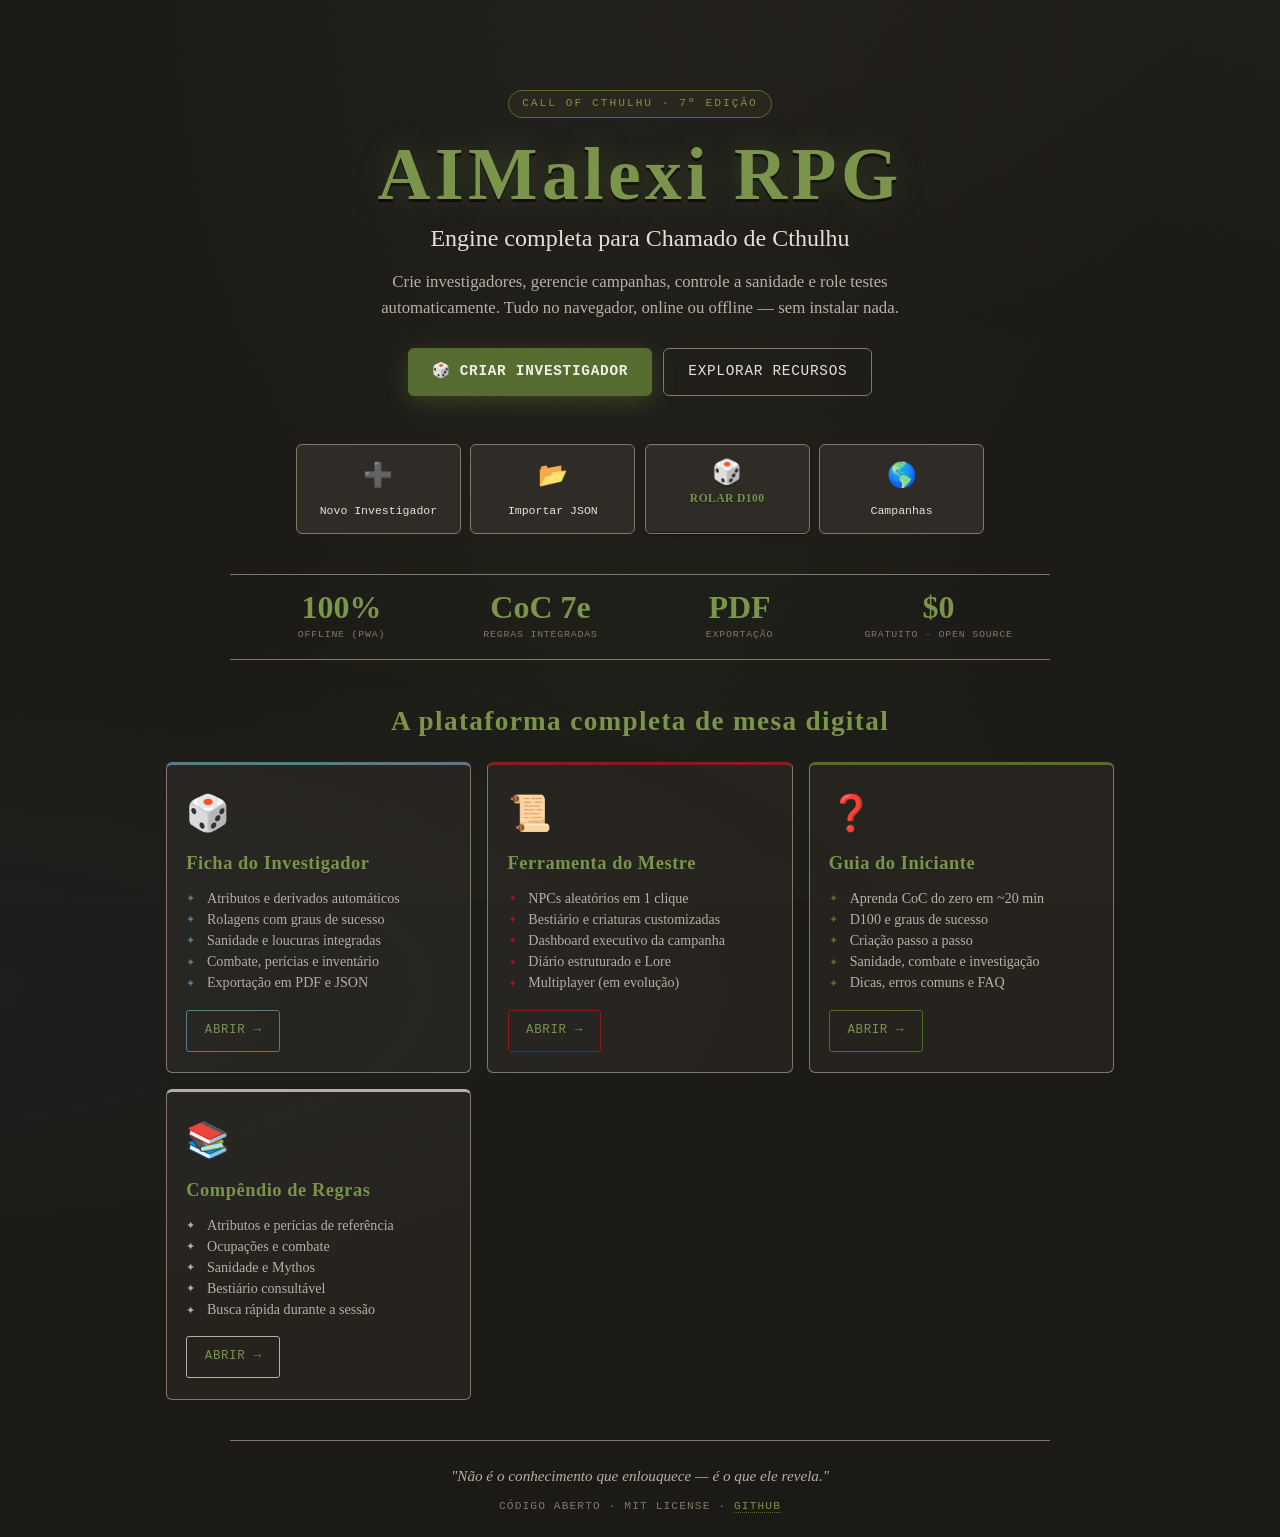
==== index.html @ 05c4b4bd "fix: CSP liberava só 'self' p/ estilos/fontes — Google Fonts nunca carregava style-src agora permite" ====
<!DOCTYPE html>
<html lang="pt-BR">
<head>
  <meta charset="UTF-8" />
  <meta name="viewport" content="width=device-width, initial-scale=1" />
  <meta http-equiv="Content-Security-Policy" content="default-src 'self'; script-src 'self' 'unsafe-inline' https://cdn.jsdelivr.net; style-src 'self' 'unsafe-inline' https://fonts.googleapis.com; font-src 'self' https://fonts.gstatic.com data:; connect-src 'self' https://*.supabase.co wss://*.supabase.co; img-src 'self' blob: data:; media-src 'self' blob:; object-src 'none'; frame-ancestors 'none';" />
  <title>AIMalexi RPG · Plataforma de Chamado de Cthulhu 7E</title>
  <meta name="description" content="Plataforma completa e gratuita para Chamado de Cthulhu 7ª Edição: crie investigadores, gerencie campanhas, controle sanidade e role testes automaticamente. PWA offline-first." />
  <link rel="stylesheet" href="css/theme.css" />
  <link rel="stylesheet" href="css/home.css" />
  <link rel="icon" href="data:image/svg+xml,%3Csvg xmlns='http://www.w3.org/2000/svg' viewBox='0 0 100 100'%3E%3Ctext y='.9em' font-size='90'%3E%F0%9F%90%99%3C/text%3E%3C/svg%3E" />
  <link rel="manifest" href="manifest.json" />
  <meta name="theme-color" content="#1a1510" />
  <meta name="color-scheme" content="dark" />
  <meta name="mobile-web-app-capable" content="yes" />
  <meta name="apple-mobile-web-app-capable" content="yes" />
  <meta name="apple-mobile-web-app-status-bar-style" content="black-translucent" />
</head>
<body>
<script>
  if ("serviceWorker" in navigator) {
    window.addEventListener("load", () => {
      navigator.serviceWorker.register("sw.js").catch((err) => {
        console.warn("[PWA] Service Worker não registrado:", err);
      });
    });
  }
</script>

<div class="home">
  <div class="home-bg" aria-hidden="true"></div>

  <!-- ═══ HERO ═══ -->
  <header class="hero">
    <span class="hero-badge">Call of Cthulhu · 7ª Edição</span>
    <h1 class="hero-title">AIMalexi RPG</h1>
    <p class="hero-sub">Engine completa para Chamado de Cthulhu</p>
    <p class="hero-lead">
      Crie investigadores, gerencie campanhas, controle a sanidade e role testes
      automaticamente. Tudo no navegador, online ou offline — sem instalar nada.
    </p>
    <div class="hero-cta">
      <a href="investigator.html" class="cta-primary">🎲 Criar Investigador</a>
      <a href="#recursos" class="cta-secondary">Explorar Recursos</a>
    </div>
  </header>

  <!-- ═══ QUICK ACTIONS ═══ -->
  <nav class="quick-actions" aria-label="Ações rápidas">
    <a href="investigator.html" class="qa"><span class="qa-icon" aria-hidden="true">➕</span>Novo Investigador</a>
    <a href="investigator.html" class="qa"><span class="qa-icon" aria-hidden="true">📂</span>Importar JSON</a>
    <button type="button" class="qa" id="qa-roll" title="Rolar 1d100"><span class="qa-icon" aria-hidden="true">🎲</span><span class="qa-roll-result" id="qa-roll-result">Rolar d100</span></button>
    <a href="keeper.html" class="qa"><span class="qa-icon" aria-hidden="true">🌎</span>Campanhas</a>
  </nav>

  <!-- ═══ STATS ═══ -->
  <section class="stats-strip" aria-label="Sobre a plataforma">
    <div class="stat"><div class="stat-num">100%</div><div class="stat-label">Offline (PWA)</div></div>
    <div class="stat"><div class="stat-num">CoC 7e</div><div class="stat-label">Regras Integradas</div></div>
    <div class="stat"><div class="stat-num">PDF</div><div class="stat-label">Exportação</div></div>
    <div class="stat"><div class="stat-num">$0</div><div class="stat-label">Gratuito · Open Source</div></div>
  </section>

  <!-- ═══ FEATURES ═══ -->
  <section class="features" id="recursos">
    <h2 class="features-title">A plataforma completa de mesa digital</h2>
    <div class="feature-grid">

      <article class="feature-card investigator">
        <div class="fc-icon" aria-hidden="true">🎲</div>
        <h3>Ficha do Investigador</h3>
        <ul>
          <li>Atributos e derivados automáticos</li>
          <li>Rolagens com graus de sucesso</li>
          <li>Sanidade e loucuras integradas</li>
          <li>Combate, perícias e inventário</li>
          <li>Exportação em PDF e JSON</li>
        </ul>
        <a href="investigator.html" class="fc-open">Abrir →</a>
      </article>

      <article class="feature-card keeper">
        <div class="fc-icon" aria-hidden="true">📜</div>
        <h3>Ferramenta do Mestre</h3>
        <ul>
          <li>NPCs aleatórios em 1 clique</li>
          <li>Bestiário e criaturas customizadas</li>
          <li>Dashboard executivo da campanha</li>
          <li>Diário estruturado e Lore</li>
          <li>Multiplayer (em evolução)</li>
        </ul>
        <a href="keeper.html" class="fc-open">Abrir →</a>
      </article>

      <article class="feature-card guide">
        <div class="fc-icon" aria-hidden="true">❓</div>
        <h3>Guia do Iniciante</h3>
        <ul>
          <li>Aprenda CoC do zero em ~20 min</li>
          <li>D100 e graus de sucesso</li>
          <li>Criação passo a passo</li>
          <li>Sanidade, combate e investigação</li>
          <li>Dicas, erros comuns e FAQ</li>
        </ul>
        <a href="guia-iniciante.html" class="fc-open">Abrir →</a>
      </article>

      <article class="feature-card compendium">
        <div class="fc-icon" aria-hidden="true">📚</div>
        <h3>Compêndio de Regras</h3>
        <ul>
          <li>Atributos e perícias de referência</li>
          <li>Ocupações e combate</li>
          <li>Sanidade e Mythos</li>
          <li>Bestiário consultável</li>
          <li>Busca rápida durante a sessão</li>
        </ul>
        <a href="compendium.html" class="fc-open">Abrir →</a>
      </article>

    </div>
  </section>

  <!-- ═══ FOOTER ═══ -->
  <footer class="home-footer">
    <p class="quote">"Não é o conhecimento que enlouquece — é o que ele revela."</p>
    <p class="meta">
      Código aberto · MIT License ·
      <a href="https://github.com/M4alexii/AIMalexi_RPG_Ficha" target="_blank" rel="noopener">GitHub</a>
    </p>
  </footer>

</div>

<script src="js/engine/dice.js"></script>
<script>
  // Quick action: rolar 1d100 inline (delight + sinal de "ferramenta real")
  (function () {
    var btn = document.getElementById('qa-roll');
    var out = document.getElementById('qa-roll-result');
    if (!btn || !out) return;
    btn.addEventListener('click', function () {
      var r = (window.CoC && window.CoC.dice) ? window.CoC.dice.rollD100(null).value
            : (Math.floor(Math.random() * 100) + 1);
      out.textContent = '🎲 ' + r;
      btn.style.transform = 'scale(1.05)';
      setTimeout(function () { btn.style.transform = ''; }, 150);
    });
  })();
</script>
</body>
</html>
---- css/theme.css ----
/* ═══════════════════════════════════════════════════════════════════════════
   AIMalexi RPG · Ficha de Chamado de Cthulhu 7E
   theme.css — variáveis, tipografia, reset e componentes compartilhados
   ═══════════════════════════════════════════════════════════════════════════ */

@import url('https://fonts.googleapis.com/css2?family=IM+Fell+English+SC:wght@400&family=Cormorant+Garamond:wght@400;500;600;700&family=Crimson+Pro:ital,wght@0,400;0,600;1,400&family=Courier+Prime:wght@400;700&family=Special+Elite:wght@400&family=Caveat:wght@400;600&family=JetBrains+Mono:wght@400;700&family=Inter:wght@400;600&family=Atkinson+Hyperlegible:wght@400;700&family=Libre+Baskerville:wght@400;700&family=Cinzel:wght@400;600&display=swap');

:root {
  color-scheme: dark;

  /* === Cores base (Estrutura AIMalexi — arquivo antigo de investigador) ===
     Neutros quentes dessaturados p/ leitura em sessões de 4-6h; o dourado
     clássico anterior vive no tema "classico". */
  --bg-deep:        #1B1A17;
  --bg-mid:         #211F1B;
  --bg-card:        #26231F;
  --bg-card-hi:     #2E2A25;
  --bg-overlay:     rgba(27, 26, 23, 0.92);

  --ink:            #E6E0D5;
  --ink-dim:        #B7B0A4;
  --ink-faded:      #807767;   /* texto terciário (≥3:1 sobre cards); bordas puras da spec em --line */
  --line:           #3D3831;   /* bordas da spec */

  /* === Parchment world (documento de jogo) ===
     Aliased ao tema: em temas escuros o "papel" é o card escuro (modelo
     clássico da ficha); o bege real só existe no tema claro "arquivo".
     Assim a sidebar/dossiês seguem o tema escolhido — inclusive o custom. */
  --parchment:      var(--bg-card-hi);
  --parchment-dim:  var(--ink-faded);
  --ink-doc:        var(--ink);
  --ink-doc-faded:  var(--ink-dim);

  /* === Acentos === */
  --brass:          #556B2F;   /* ação (verde-oliva) */
  --brass-bright:   #7A934B;
  --brass-glow:     rgba(85, 107, 47, 0.45);
  --on-accent:      #F2EFE7;   /* texto sobre a cor de ação (oliva pede claro) */
  --candle:         #C69C4D;   /* alerta (dourado dessaturado) */
  --candle-bright:  #D8B36A;
  --burgundy:       #4a1c1c;
  --burgundy-hi:    #6b2a2a;
  --blood:          #8b1a1a;
  --blood-deep:     #5E1310;
  --blood-glow:     rgba(139, 26, 26, 0.6);
  --eldritch:       #4E7A5C;
  --eldritch-glow:  #86AE8F;
  --mist:           #5a7a8a;
  --mist-glow:      rgba(90, 122, 138, 0.5);
  --spectral:       #6E8585;

  /* === Resultado de testes === */
  --crit:           #C69C4D;
  --extreme:        #c87a4f;
  --hard:           #B7B0A4;
  --regular:        #7a8590;
  --fail:           #8A3B3B;
  --fumble:         #3a0a0a;

  /* === Validação === */
  --ok:             #4F7A4F;
  --warn:           #C69C4D;
  --err:            #8A3B3B;

  /* === Sanidade (cor base da barra) === */
  --san-tone:       #6A8F6A;

  /* === Tipografia (spec 1920s archive) === */
  --font-display:   'IM Fell English SC', 'Times New Roman', serif;    /* títulos occult-only */
  --font-serif:     'Cormorant Garamond', Georgia, serif;              /* headings H2–H4 */
  --font-body:      'Crimson Pro', Georgia, serif;                     /* corpo principal */
  --font-mono:      'Courier Prime', monospace;                        /* stats, data, inputs */
  --font-typewriter: 'Special Elite', 'Courier New', monospace;        /* stamps, labels */
  --font-marginalia: 'Caveat', 'Comic Sans', cursive;                  /* anotações, notas */

  /* === Escala tipográfica === */
  --text-xs:   0.72rem;   /* ~11.5px — mínimo legível (frações, tags) */
  --text-sm:   0.78rem;   /* ~12.5px — labels secundários */
  --text-base: 1rem;      /* 16px    — corpo de texto */
  --text-md:   1.1rem;    /* ~17.6px — destaque */
  --text-lg:   1.25rem;   /* 20px    — subtítulos */
  --text-xl:   1.5rem;    /* 24px    — títulos de seção */

  /* === Layout === */
  --radius:         3px;
  --radius-lg:      6px;
  --gap:            1rem;
  --gap-lg:         1.5rem;

  /* === Cor de acento ativa (atualizada via JS) === */
  --accent:         var(--brass);
  --accent-glow:    var(--brass-glow);

  /* === Tinta de destaque (números/títulos sobre cards) — temas claros invertem === */
  --title-ink:      var(--candle-bright);   /* títulos de seção */
  --num-ink:        #f5ecd8;                /* números neutros (PV/PM/SAN) */
  --num-accent:     var(--candle-bright);   /* números dourados (atributos) */

  /* === Gradiente de fundo do body (override por tema) === */
  --body-grad-top:    rgba(61, 56, 49, 0.20);
  --body-grad-bottom: rgba(85, 107, 47, 0.06);
}

/* ═══════════════════════════════════════════════════════════════════════════
   PARCHMENT WORLD — Two-world strategy
   ───────────────────────────────────────────────────────────────────────────
   Dark archive room (--abyss/--charcoal): Keeper view, system UI, settings.
   Paper documents (--parchment): Investigator sheet, character data, dossiers.
   The separation IS the information hierarchy (who-sees-what in multiplayer).

   Usage:
   .investigator-section { background: var(--parchment); color: var(--ink-doc); }
   .keeper-panel { background: var(--charcoal); color: var(--ink); }
   ═══════════════════════════════════════════════════════════════════════════ */

:root {
  --charcoal:       #171310;  /* keeper behind-screen world */
}

/* ═══════════════════════════════════════════════════════════════════════════
   RESET + BASE
   ═══════════════════════════════════════════════════════════════════════════ */

* { margin: 0; padding: 0; box-sizing: border-box; }

html, body {
  background: var(--bg-deep);
  color: var(--ink);
  font-family: var(--font-body);
  font-size: 16px;
  line-height: 1.6;                 /* §21 — respiro maior p/ leitura prolongada */
  -webkit-font-smoothing: antialiased;
  -moz-osx-font-smoothing: grayscale;
  text-rendering: optimizeLegibility;
  min-height: 100vh;
}

body {
  background:
    radial-gradient(ellipse at top, var(--body-grad-top) 0%, transparent 60%),
    radial-gradient(ellipse at bottom, var(--body-grad-bottom) 0%, transparent 50%),
    var(--bg-deep);
  background-attachment: fixed;
  position: relative;
  overflow-x: hidden;
}

/* Overlay de papel envelhecido (noise) */
body::before {
  content: '';
  position: fixed;
  inset: 0;
  background-image: url("data:image/svg+xml;utf8,<svg xmlns='http://www.w3.org/2000/svg' width='200' height='200'><filter id='n'><feTurbulence type='fractalNoise' baseFrequency='0.85' numOctaves='3' stitchTiles='stitch'/><feColorMatrix values='0 0 0 0 0.72 0 0 0 0 0.58 0 0 0 0 0.42 0 0 0 0.08 0'/></filter><rect width='100%25' height='100%25' filter='url(%23n)'/></svg>");
  pointer-events: none;
  z-index: 1;
  mix-blend-mode: overlay;
  opacity: 0.4;
}

body::after {
  content: '';
  position: fixed;
  inset: -50%;
  background:
    radial-gradient(ellipse 60% 30% at 20% 80%, rgba(90, 122, 138, 0.06) 0%, transparent 70%),
    radial-gradient(ellipse 50% 40% at 80% 20%, rgba(184, 146, 79, 0.04) 0%, transparent 70%);
  pointer-events: none;
  z-index: 0;
  animation: mist-drift 30s ease-in-out infinite;
}

@keyframes mist-drift {
  0%, 100% { transform: translate(0, 0) rotate(0deg); }
  33%      { transform: translate(2%, -1%) rotate(0.3deg); }
  66%      { transform: translate(-1%, 2%) rotate(-0.2deg); }
}

/* ═══════════════════════════════════════════════════════════════════════════
   CONTAINER + HEADER GENÉRICOS
   ═══════════════════════════════════════════════════════════════════════════ */

.app {
  max-width: 1400px;
  margin: 0 auto;
  padding: 1.5rem 1.25rem 4rem;
  position: relative;
  z-index: 2;
}

.app-header {
  text-align: center;
  margin-bottom: 1.5rem;
  border-bottom: 1px solid var(--brass);
  padding-bottom: 1rem;
  position: relative;
}

.app-title {
  font-family: var(--font-serif);
  font-weight: 600;
  font-size: clamp(1.5rem, 3vw, 2.5rem);
  letter-spacing: 0.08em;
  color: var(--brass-bright);
  text-shadow: 0 0 18px var(--brass-glow), 0 2px 0 rgba(0,0,0,0.8);
}
/* §22 — título principal é link para a Home (herda o estilo do h1) */
.app-title-link {
  color: inherit;
  text-decoration: none;
  transition: color 0.15s, text-shadow 0.15s;
}
.app-title-link:hover,
.app-title-link:focus-visible {
  color: var(--brass-bright);
  text-shadow: 0 0 26px var(--brass-glow), 0 2px 0 rgba(0,0,0,0.8);
}

.app-subtitle {
  font-family: var(--font-body);
  font-style: italic;
  font-size: 0.95rem;
  color: var(--ink-dim);
  margin-top: 0.25rem;
}

/* ═══════════════════════════════════════════════════════════════════════════
   CENTRAL DE CONFIGURAÇÕES (#23)
   ═══════════════════════════════════════════════════════════════════════════ */

.settings-form { display: flex; flex-direction: column; gap: 0.75rem; min-width: min(90vw, 360px); }
.settings-row { display: flex; flex-direction: column; gap: 0.3rem; }
.settings-row.toggle { flex-direction: row; align-items: center; }
.settings-row > label {
  font-family: var(--font-mono);
  font-size: 0.72rem;
  text-transform: uppercase;
  letter-spacing: 0.05em;
  color: var(--accent, var(--brass));
}
.settings-row.toggle > label {
  text-transform: none;
  letter-spacing: 0;
  font-size: 0.9rem;
  color: var(--ink);
  display: flex;
  align-items: center;
  gap: 0.4rem;
}
.settings-row select,
.settings-row input[type="range"] { width: 100%; }
.settings-row input[type="color"] {
  width: 48px; height: 32px; padding: 0; border: 1px solid var(--ink-faded);
  border-radius: var(--radius); background: none; cursor: pointer; vertical-align: middle;
}
/* Controles lado a lado na mesma linha (ex.: cor de destaque + ✕) */
.settings-inline { display: flex; align-items: center; gap: 0.5rem; }
.settings-row > button { align-self: flex-start; }
/* Separador de seção dentro do modal de configurações */
.settings-section-title {
  font-family: var(--font-serif);
  font-size: 1.05rem;
  color: var(--title-ink, var(--brass-bright));
  border-bottom: 1px solid var(--line);
  padding-bottom: 0.25rem;
  margin-top: 0.5rem;
}

/* Densidade compacta — reduz paddings/gaps globais */
body.density-normal  { --gap-lg: 1.1rem; }
body.density-normal .section { padding: 0.9rem 1rem; }
body.density-compact { --gap-lg: 0.75rem; }
body.density-compact .section { padding: 0.6rem 0.75rem; }
body.density-compact .derived-card,
body.density-compact .skill-row,
body.density-compact .weapon-card { padding-top: 0.25rem; padding-bottom: 0.25rem; }

/* Alto contraste — reforça texto e bordas (acessibilidade) */
body.high-contrast {
  --ink:       #ffffff;
  --ink-dim:   #e8e8e8;
  --ink-faded: #b8b8b8;
}
body.high-contrast .section,
body.high-contrast .derived-card,
body.high-contrast .skill-row,
body.high-contrast .weapon-card,
body.high-contrast .chat-msg { border-color: var(--ink-faded) !important; }

/* Estado vazio do chat — evita o vazião quando não há mensagens (ambas as páginas) */
.chat-empty {
  display: flex;
  flex-direction: column;
  align-items: center;
  justify-content: center;
  gap: 0.5rem;
  text-align: center;
  height: 100%;
  min-height: 8rem;
  padding: 1.5rem;
  color: var(--ink-faded);
}
.chat-empty .chat-empty-ico { font-size: 2.2rem; opacity: 0.35; }
.chat-empty p { margin: 0; font-size: 0.88rem; line-height: 1.55; max-width: 28rem; }
.chat-empty b { color: var(--ink-dim); }

/* Reduzir animações — acessibilidade / preferência do usuário */
body.reduce-motion *,
body.reduce-motion *::before,
body.reduce-motion *::after {
  animation-duration: 0.001ms !important;
  animation-iteration-count: 1 !important;
  transition-duration: 0.001ms !important;
  scroll-behavior: auto !important;
}
/* Respeita também a preferência do SO */
@media (prefers-reduced-motion: reduce) {
  *, *::before, *::after {
    animation-duration: 0.001ms !important;
    transition-duration: 0.001ms !important;
  }
}

/* Desativar efeitos de rolagem (toasts/flash) sem afetar o resto da UI */
body.no-roll-fx .roll-toast { animation: none !important; }
body.no-roll-fx .derived-card.flash-loss,
body.no-roll-fx .derived-card.flash-gain { animation: none !important; }

h1, h2, h3, h4 {
  font-family: var(--font-serif);
  font-weight: 600;
  letter-spacing: 0.04em;
  color: var(--ink);
}

a {
  color: var(--brass-bright);
  text-decoration: none;
  border-bottom: 1px dotted var(--brass);
  transition: color 0.2s, border-color 0.2s;
}
a:hover {
  color: var(--ink);
  border-bottom-color: var(--ink);
}

/* ═══════════════════════════════════════════════════════════════════════════
   BOTÕES
   ═══════════════════════════════════════════════════════════════════════════ */

button, .btn {
  font-family: var(--font-mono);
  font-size: 0.85rem;
  letter-spacing: 0.04em;
  background: var(--bg-card);
  color: var(--ink);
  border: 1px solid var(--ink-faded);
  border-radius: var(--radius);
  padding: 0.5rem 0.9rem;
  cursor: pointer;
  transition: all 0.2s;
  text-transform: uppercase;
}

button:hover, .btn:hover {
  background: var(--bg-card-hi);
  border-color: var(--brass);
  color: var(--brass-bright);
}

button:active, .btn:active {
  transform: translateY(1px);
}

button:disabled, .btn:disabled {
  opacity: 0.4;
  cursor: not-allowed;
}

.btn-primary {
  background: linear-gradient(180deg, var(--brass-bright) 0%, var(--brass) 100%);
  border-color: var(--brass-bright);
  color: var(--on-accent, var(--bg-deep));
  font-weight: 700;
  box-shadow: 0 2px 12px var(--brass-glow);
}
.btn-primary:hover {
  background: linear-gradient(180deg, var(--brass-bright) 0%, var(--brass-bright) 100%);
  color: var(--on-accent, var(--bg-deep));
}

.btn-danger {
  border-color: var(--blood);
  color: var(--ink);
}
.btn-danger:hover {
  background: var(--burgundy);
  border-color: var(--blood);
  color: var(--ink);
}

.btn-ghost {
  background: transparent;
  border-color: transparent;
}
.btn-ghost:hover {
  background: var(--bg-card);
  border-color: var(--ink-faded);
}

.btn-icon {
  padding: 0.3rem 0.5rem;
  font-size: 1rem;
}

/* Botão de Export JSON com destaque permanente */
.btn-export {
  background: linear-gradient(180deg, var(--brass-bright) 0%, var(--brass) 100%);
  border-color: var(--brass-bright);
  color: var(--on-accent, var(--bg-deep));
  font-weight: 700;
  position: relative;
}
.btn-export::before {
  content: '';
  position: absolute;
  inset: -2px;
  border-radius: var(--radius);
  background: var(--brass-glow);
  filter: blur(8px);
  z-index: -1;
  opacity: 0.7;
}

/* ═══════════════════════════════════════════════════════════════════════════
   CARDS, SEÇÕES, BADGES
   ═══════════════════════════════════════════════════════════════════════════ */

.section {
  background: var(--bg-card);
  border: 1px solid var(--ink-faded);
  border-radius: var(--radius-lg);
  padding: 1.25rem;
  margin-bottom: 1.25rem;
}

.section-title {
  font-family: var(--font-serif);
  font-size: 1.25rem;
  font-weight: 600;
  letter-spacing: 0.06em;
  color: var(--brass-bright);
  border-bottom: 1px solid var(--ink-faded);
  padding-bottom: 0.5rem;
  margin-bottom: 1rem;
  display: flex;
  justify-content: space-between;
  align-items: baseline;
}

.section-title .meta {
  font-family: var(--font-mono);
  font-size: 0.75rem;
  color: var(--ink-faded);
  font-weight: 400;
  letter-spacing: 0.05em;
  text-transform: uppercase;
}

.card {
  background: var(--bg-card-hi);
  border: 1px solid var(--ink-faded);
  border-radius: var(--radius);
  padding: 0.75rem;
}

.badge {
  display: inline-block;
  font-family: var(--font-mono);
  font-size: 0.7rem;
  color: var(--brass-bright);
  letter-spacing: 0.1em;
  text-transform: uppercase;
  padding: 0.15rem 0.5rem;
  border: 1px solid var(--brass);
  border-radius: var(--radius);
}
.badge.ok    { color: var(--ok);   border-color: var(--ok);   }
.badge.warn  { color: var(--warn); border-color: var(--warn); }
.badge.err   { color: var(--err);  border-color: var(--err); background: rgba(139, 26, 26, 0.12); }

.tagline {
  font-style: italic;
  color: var(--ink-dim);
  font-size: 0.95rem;
}

/* ═══════════════════════════════════════════════════════════════════════════
   FORMS
   ═══════════════════════════════════════════════════════════════════════════ */

input, select, textarea {
  font-family: var(--font-body);
  font-size: 1rem;
  background: var(--bg-deep);
  color: var(--ink);
  border: 1px solid var(--ink-faded);
  border-radius: var(--radius);
  padding: 0.5rem 0.75rem;
  width: 100%;
}

input:focus, select:focus, textarea:focus {
  outline: none;
  border-color: var(--brass);
  box-shadow: 0 0 0 2px var(--brass-glow);
}

input[type="number"] {
  font-family: var(--font-mono);
  text-align: center;
}

/* Checkbox/radio: o reset global de input (width:100% + padding) os deformava,
   desalinhando a caixinha do texto do label. */
input[type="checkbox"],
input[type="radio"] {
  width: 1rem;
  height: 1rem;
  padding: 0;
  margin: 0;
  flex: 0 0 auto;
  accent-color: var(--accent, var(--brass));
  vertical-align: middle;
  cursor: pointer;
}

label {
  font-family: var(--font-mono);
  font-size: 0.75rem;
  color: var(--ink-dim);
  text-transform: uppercase;
  letter-spacing: 0.06em;
  display: block;
  margin-bottom: 0.3rem;
}

/* ═══════════════════════════════════════════════════════════════════════════
   ROLL LOG (compartilhado: investigator + keeper)
   ═══════════════════════════════════════════════════════════════════════════ */

.roll-log {
  background: var(--bg-card);
  border: 1px solid var(--ink-faded);
  border-radius: var(--radius);
  max-height: 70vh;
  overflow-y: auto;
  padding: 0.75rem;
}

.roll-log-header {
  display: flex;
  justify-content: space-between;
  align-items: center;
  margin-bottom: 0.5rem;
  border-bottom: 1px dashed var(--ink-faded);
  padding-bottom: 0.4rem;
}

/* Roll entry with stamp animation on new rolls */
.roll-entry {
  padding: 0.5rem 0.6rem;
  margin-bottom: 0.4rem;
  background: var(--bg-card-hi);
  border-left: 3px solid var(--ink-faded);
  border-radius: var(--radius);
  font-size: 0.85rem;
  animation: roll-stamp-slam 150ms cubic-bezier(0.68, -0.55, 0.265, 1.55) forwards;
}

@keyframes roll-stamp-slam {
  0% { transform: scale(0.85) rotate(-3deg); opacity: 0; }
  100% { transform: scale(1) rotate(0deg); opacity: 1; }
}
/* Semantic stamp colors — each level labeled clearly */
.roll-entry.crit {
  border-left-color: var(--candle-bright);
  background: linear-gradient(90deg, rgba(227, 182, 90, 0.12), var(--bg-card-hi));
}
.roll-entry.crit .level {
  color: var(--bg-deep);
  background: var(--candle-bright);
  border-color: var(--candle-bright);
}

.roll-entry.extreme {
  border-left-color: var(--eldritch);
  background: linear-gradient(90deg, rgba(78, 122, 92, 0.12), var(--bg-card-hi));
}
.roll-entry.extreme .level {
  color: var(--ink);
  background: transparent;
  border-color: var(--eldritch);
  color: var(--eldritch);
}

.roll-entry.hard {
  border-left-color: var(--hard);
}
.roll-entry.hard .level {
  color: var(--ink);
  background: transparent;
  border-color: var(--hard);
  color: var(--hard);
}

.roll-entry.regular {
  border-left-color: var(--regular);
}
.roll-entry.regular .level {
  color: var(--ink);
  background: transparent;
  border-color: var(--regular);
  color: var(--regular);
}

.roll-entry.fail {
  border-left-color: var(--fail);
  color: var(--ink-dim);
}
.roll-entry.fail .level {
  color: var(--fail);
  background: transparent;
  border-color: var(--fail);
}

.roll-entry.fumble {
  border-left-color: var(--blood);
  background: linear-gradient(90deg, rgba(139, 26, 26, 0.15), var(--bg-card-hi));
}
.roll-entry.fumble .level {
  color: var(--ink);
  background: var(--blood);
  border-color: var(--blood);
}

/* Roll result styling — semantic stamps with labels (never color-alone) */
.roll-entry .skill {
  font-weight: 600;
  color: var(--ink);
}

.roll-entry .result {
  font-family: var(--font-mono);
  font-size: 1rem;
  color: var(--brass-bright);
  display: inline-block;
  margin: 0 0.5rem;
  font-weight: 700;
}

.roll-entry .level {
  font-family: var(--font-typewriter);
  font-size: 0.75rem;
  text-transform: uppercase;
  letter-spacing: 0.12em;
  color: var(--ink);
  font-weight: 600;
  padding: 0.15rem 0.35rem;
  border: 1px solid;
  border-radius: var(--radius);
  display: inline-block;
  margin-left: 0.3rem;
}
.roll-entry .ts {
  font-family: var(--font-mono);
  font-size: 0.65rem;
  color: var(--ink-faded);
  float: right;
}
.roll-entry .roll-marker {
  display: inline-block;
  width: 1.1em;
  margin-right: 0.3rem;
  font-weight: 700;
  text-align: center;
}
.roll-entry .roll-marker.ok   { color: var(--ok, #6a9a6a); }
.roll-entry .roll-marker.bad  { color: var(--err, #b34a4a); }
.roll-entry .roll-marker.crit,
.roll-entry .roll-marker.great { color: var(--crit, #d4a960); }   /* crítico / sucesso extremo → dourado */
.roll-entry .roll-target {
  font-family: var(--font-mono);
  font-size: 0.8em;
  color: var(--ink-faded);
}
.roll-entry .roll-diff {
  font-family: var(--font-mono);
  font-size: 0.68em;
  text-transform: uppercase;
  letter-spacing: 0.04em;
  color: var(--brass-bright);
  border: 1px solid var(--brass);
  border-radius: 0.4rem;
  padding: 0 0.3rem;
}

/* ═══════════════════════════════════════════════════════════════════════════
   MODAL / DIALOG
   ═══════════════════════════════════════════════════════════════════════════ */

.modal-backdrop {
  position: fixed;
  inset: 0;
  background: var(--bg-overlay);
  display: flex;
  align-items: center;
  justify-content: center;
  z-index: 100;
  padding: 1rem;
}

.modal {
  background: var(--bg-card);
  border: 1px solid var(--brass);
  border-radius: var(--radius-lg);
  padding: 1.5rem;
  max-width: 600px;
  width: 100%;
  max-height: 90vh;
  overflow-y: auto;
  box-shadow: 0 12px 60px rgba(0,0,0,0.8), 0 0 40px var(--brass-glow);
}

.modal-title {
  font-family: var(--font-serif);
  font-size: 1.5rem;
  color: var(--brass-bright);
  margin-bottom: 1rem;
  padding-bottom: 0.5rem;
  border-bottom: 1px solid var(--ink-faded);
}

.modal-actions {
  display: flex;
  gap: 0.5rem;
  justify-content: flex-end;
  margin-top: 1.5rem;
}

/* ═══════════════════════════════════════════════════════════════════════════
   PORTAL (index.html) — específico
   ═══════════════════════════════════════════════════════════════════════════ */

.portal {
  display: grid;
  grid-template-columns: 1fr;
  gap: 1.5rem;
  max-width: 900px;
  margin: 2rem auto 0;
}

@media (min-width: 700px) {
  .portal { grid-template-columns: 1fr 1fr; }
  .portal-guide { grid-column: 1 / -1; }
}

.portal-card {
  background: var(--bg-card);
  border: 1px solid var(--ink-faded);
  border-radius: var(--radius-lg);
  padding: 2rem 1.5rem;
  text-align: center;
  cursor: pointer;
  transition: all 0.3s;
  text-decoration: none;
  color: var(--ink);
  position: relative;
  overflow: hidden;
}

.portal-card::before {
  content: '';
  position: absolute;
  inset: 0;
  background: radial-gradient(circle at center, var(--accent-glow) 0%, transparent 70%);
  opacity: 0;
  transition: opacity 0.4s;
}

.portal-card:hover {
  border-color: var(--brass);
  transform: translateY(-3px);
  box-shadow: 0 10px 40px rgba(0,0,0,0.6), 0 0 28px var(--brass-glow);
}
.portal-card:hover::before { opacity: 1; }

.portal-card.investigator { --accent: var(--mist);     --accent-glow: var(--mist-glow);    }
.portal-card.keeper       { --accent: var(--blood);    --accent-glow: var(--blood-glow);   }
.portal-card.guide        { --accent: var(--brass);    --accent-glow: var(--brass-glow);   }

.portal-card .icon {
  font-size: 3rem;
  display: block;
  margin-bottom: 0.75rem;
  filter: drop-shadow(0 2px 8px var(--accent-glow));
  position: relative;
  z-index: 1;
}

.portal-card h2 {
  font-family: var(--font-serif);
  font-size: 1.5rem;
  color: var(--accent);
  letter-spacing: 0.05em;
  margin-bottom: 0.5rem;
  position: relative;
  z-index: 1;
}

.portal-card p {
  font-family: var(--font-body);
  color: var(--ink-dim);
  font-size: 0.95rem;
  position: relative;
  z-index: 1;
}

/* ═══════════════════════════════════════════════════════════════════════════
   ARCHIVE TABS (navigator) — arquivo como pastas de Manila
   ═══════════════════════════════════════════════════════════════════════════ */

.tabs, .nav-tabs {
  display: flex;
  gap: 0.5rem;
  margin-bottom: 1.25rem;
  padding: 0;
  list-style: none;
  border-bottom: 1px dashed var(--ink-faded);
  overflow-x: auto;
  padding-bottom: 0.75rem;
}

.tab, .nav-tab, [role="tab"] {
  font-family: var(--font-typewriter);
  font-size: 0.85rem;
  color: var(--ink-dim);
  background: linear-gradient(180deg, var(--bg-card-hi), var(--bg-card));
  border: 1px solid var(--ink-faded);
  border-bottom: none;
  border-radius: var(--radius) var(--radius) 0 0;
  padding: 0.55rem 0.95rem;
  cursor: pointer;
  transition: all 0.2s;
  position: relative;
  white-space: nowrap;
}

.tab:hover, .nav-tab:hover, [role="tab"]:hover {
  background: var(--bg-card-hi);
  border-color: var(--brass);
  color: var(--brass-bright);
  transform: translateY(-1px);
}

.tab.active, .nav-tab.active, [role="tab"][aria-selected="true"] {
  background: var(--bg-deep);
  border-color: var(--brass);
  color: var(--brass-bright);
  box-shadow: inset 0 2px 0 var(--brass);
}

/* ═══════════════════════════════════════════════════════════════════════════
   TOOLBAR FIXA (presente nas duas fichas)
   ═══════════════════════════════════════════════════════════════════════════ */

.toolbar {
  display: flex;
  gap: 0.5rem;
  align-items: center;
  flex-wrap: wrap;
  padding: 0.5rem 0;
  margin-bottom: 1rem;
  border-bottom: 1px dashed var(--ink-faded);
}

.toolbar-spacer { flex: 1; }

/* ═══════════════════════════════════════════════════════════════════════════
   RESPONSIVO (mobile = abas — implementado nas páginas específicas)
   ═══════════════════════════════════════════════════════════════════════════ */

@media (max-width: 768px) {
  .app { padding: 0.75rem 0.6rem 3rem; }
  .section { padding: 0.85rem; }
  .section-title { font-size: 1.1rem; flex-wrap: wrap; gap: 0.5rem; }
  button, .btn { font-size: 0.78rem; padding: 0.45rem 0.7rem; }
}

/* ═══════════════════════════════════════════════════════════════════════════
   TEMAS DE CAMPANHA (M3.5.3)
   ─────────────────────────────────────────────────────────────────────────
   Ativado via body[data-theme="X"]. Salvo em character._meta.theme.
   Arkham é o padrão (sem bloco necessário — mesmas cores do :root).
   ═══════════════════════════════════════════════════════════════════════════ */

/* ── Miskatonic · Academia · Verde escuro ── */
body[data-theme="miskatonic"] {
  --bg-deep:          #060c09;
  --bg-mid:           #0b1410;
  --bg-card:          #101c16;
  --bg-card-hi:       #172620;
  --bg-overlay:       rgba(6, 12, 9, 0.92);
  --ink:              #cce8c8;
  --ink-dim:          #7eaa78;
  --ink-faded:        #446644;
  --brass:            #4a9040;
  --brass-bright:     #6ab460;
  --brass-glow:       rgba(74, 144, 64, 0.45);
  --accent:           var(--brass);
  --accent-glow:      var(--brass-glow);
  --body-grad-top:    rgba(16, 50, 24, 0.18);
  --body-grad-bottom: rgba(30, 70, 40, 0.08);
}

/* ── Sépia · Documento histórico · Pergaminho âmbar ── */
body[data-theme="sepia"] {
  --bg-deep:          #100c04;
  --bg-mid:           #1c1508;
  --bg-card:          #261c0c;
  --bg-card-hi:       #322212;
  --bg-overlay:       rgba(16, 12, 4, 0.92);
  --ink:              #f0e0b8;
  --ink-dim:          #c0a060;
  --ink-faded:        #88663a;
  --brass:            #c08030;
  --brass-bright:     #e0a040;
  --brass-glow:       rgba(192, 128, 48, 0.45);
  --accent:           var(--brass);
  --accent-glow:      var(--brass-glow);
  --body-grad-top:    rgba(80, 44, 8, 0.20);
  --body-grad-bottom: rgba(120, 70, 16, 0.10);
}

/* ── Obsidian · Delta Green · Aço frio moderno ── */
body[data-theme="obsidian"] {
  --bg-deep:          #070a0d;
  --bg-mid:           #0d1318;
  --bg-card:          #131c24;
  --bg-card-hi:       #1b2530;
  --bg-overlay:       rgba(7, 10, 13, 0.92);
  --ink:              #c0d4e8;
  --ink-dim:          #7090aa;
  --ink-faded:        #3c5870;
  --brass:            #4888c8;
  --brass-bright:     #60aaee;
  --brass-glow:       rgba(72, 136, 200, 0.45);
  --accent:           var(--brass);
  --accent-glow:      var(--brass-glow);
  --body-grad-top:    rgba(18, 36, 70, 0.20);
  --body-grad-bottom: rgba(10, 30, 60, 0.10);
}

/* ── Eldritch · Horror Cósmico · Vazio Púrpura ── */
body[data-theme="eldritch"] {
  --bg-deep:          #06040f;
  --bg-mid:           #0c0818;
  --bg-card:          #130d22;
  --bg-card-hi:       #1c1432;
  --bg-overlay:       rgba(6, 4, 15, 0.92);
  --ink:              #d4c8f0;
  --ink-dim:          #8870cc;
  --ink-faded:        #4a3898;
  --brass:            #7848c8;
  --brass-bright:     #9e70ee;
  --brass-glow:       rgba(120, 72, 200, 0.45);
  --accent:           var(--brass);
  --accent-glow:      var(--brass-glow);
  --body-grad-top:    rgba(50, 16, 80, 0.22);
  --body-grad-bottom: rgba(20, 8, 60, 0.12);
}

/* ── Clássico · O dourado original do AIMalexi (pré-Estrutura) ──
   A paleta âmbar/brass que era o :root antes da Estrutura AIMalexi
   virar padrão. "dossie" agora resolve para o próprio :root. */
body[data-theme="classico"] {
  --bg-deep:          #0a0807;
  --bg-mid:           #15110d;
  --bg-card:          #1c1813;
  --bg-card-hi:       #241e17;
  --bg-overlay:       rgba(10, 8, 7, 0.92);
  --ink:              #e8dcc4;
  --ink-dim:          #a89580;
  --ink-faded:        #6b5d4a;
  --line:             #3a342a;
  --brass:            #b8924f;
  --brass-bright:     #d4a960;
  --brass-glow:       rgba(184, 146, 79, 0.45);
  --on-accent:        #0a0807;   /* dourado luminoso pede texto escuro */
  --candle:           #C28E2D;
  --candle-bright:    #E3B65A;
  --crit:             #d4a960;
  --hard:             #a89580;
  --fail:             #6b3232;
  --ok:               #5a8a5a;
  --warn:             #c8924f;
  --err:              #8b1a1a;
  --accent:           var(--brass);
  --accent-glow:      var(--brass-glow);
  --body-grad-top:    rgba(74, 28, 28, 0.15);
  --body-grad-bottom: rgba(90, 122, 138, 0.08);
}

/* ── Lovecraft · Clássica Lovecraftiana · Biblioteca antiga ── */
body[data-theme="lovecraft"] {
  --bg-deep:          #1C1A17;
  --bg-mid:           #232019;
  --bg-card:          #2A2723;
  --bg-card-hi:       #33302A;
  --bg-overlay:       rgba(28, 26, 23, 0.92);
  --ink:              #E8E1D4;
  --ink-dim:          #B8B0A4;
  --ink-faded:        #4d463c;
  --brass:            #8B6F47;
  --brass-bright:     #b09467;
  --brass-glow:       rgba(139, 111, 71, 0.45);
  --ok:               #556B2F;
  --num-accent:       #b09467;
  --title-ink:        #b09467;
  --accent:           var(--brass);
  --accent-glow:      var(--brass-glow);
  --body-grad-top:    rgba(85, 107, 47, 0.10);
  --body-grad-bottom: rgba(139, 111, 71, 0.08);
}

/* ── Cosmic · Horror Cósmico · Verde eldritch + turquesa sombrio ── */
body[data-theme="cosmic"] {
  --bg-deep:          #111315;
  --bg-mid:           #16191c;
  --bg-card:          #1B1F22;
  --bg-card-hi:       #23282c;
  --bg-overlay:       rgba(17, 19, 21, 0.92);
  --ink:              #E6E6E6;
  --ink-dim:          #9FA8A3;
  --ink-faded:        #3a4540;
  --brass:            #3F6B5A;
  --brass-bright:     #5D8B84;
  --brass-glow:       rgba(63, 107, 90, 0.45);
  --eldritch:         #3F6B5A;
  --eldritch-glow:    #5D8B84;
  --num-accent:       #7fb0a8;
  --title-ink:        #7fb0a8;
  --accent:           var(--brass);
  --accent-glow:      var(--brass-glow);
  --body-grad-top:    rgba(63, 107, 90, 0.14);
  --body-grad-bottom: rgba(93, 139, 132, 0.08);
}

/* ── Arquivo · Documento Investigativo · TEMA CLARO ──
   Dossiê policial em papel: leitura prolongada (sessões de 4-6h). */
body[data-theme="arquivo"] {
  color-scheme: light;
  --bg-deep:          #F4EFD8;
  --bg-mid:           #EEE7CC;
  --bg-card:          #E8DFC3;
  --bg-card-hi:       #DFD4B2;
  --bg-overlay:       rgba(244, 239, 216, 0.94);
  --ink:              #2A2522;
  --ink-dim:          #5C5044;
  --ink-faded:        #80735a;
  --spend-ink:        #7A2E2E;
  --brass:            #5C4033;
  --brass-bright:     #7A5642;
  --brass-glow:       rgba(92, 64, 51, 0.35);
  --blood:            #7A2E2E;
  --err:              #7A2E2E;
  --crit:             #7A5642;
  --hard:             #6b5d4e;
  --extreme:          #95543a;
  --regular:          #5d6570;
  --title-ink:        #5C4033;
  --num-ink:          #2A2522;
  --num-accent:       #5C4033;
  /* papel verdadeiro: no tema claro o dossiê é bege de arquivo */
  --parchment:        #E7DABA;
  --parchment-dim:    #CDBC97;
  --ink-doc:          #2B241A;
  --ink-doc-faded:    #6B5F49;
  --accent:           var(--brass);
  --accent-glow:      var(--brass-glow);
  --body-grad-top:    rgba(92, 64, 51, 0.06);
  --body-grad-bottom: rgba(122, 46, 46, 0.04);
}

/* ── Noir · Filme policial · Preto e branco ──
   Quase monocromático: o único vermelho que sobra é o sangue. */
body[data-theme="noir"] {
  --bg-deep:          #0d0d0d;
  --bg-mid:           #141414;
  --bg-card:          #1a1a1a;
  --bg-card-hi:       #232323;
  --bg-overlay:       rgba(13, 13, 13, 0.92);
  --ink:              #e8e8e8;
  --ink-dim:          #a8a8a8;
  --ink-faded:        #555555;
  --line:             #383838;
  --brass:            #9a9a9a;
  --brass-bright:     #c4c4c4;
  --brass-glow:       rgba(154, 154, 154, 0.35);
  --on-accent:        #0d0d0d;
  --candle:           #b8b8b8;
  --candle-bright:    #d8d8d8;
  --crit:             #d8d8d8;
  --extreme:          #b8b8b8;
  --hard:             #a8a8a8;
  --regular:          #888888;
  --fail:             #6e3a3a;
  --ok:               #8a8a8a;
  --warn:             #b8b8b8;
  --err:              #8A3B3B;
  --san-tone:         #9a9a9a;
  --title-ink:        #d8d8d8;
  --num-ink:          #f0f0f0;
  --num-accent:       #d8d8d8;
  --accent:           var(--brass);
  --accent-glow:      var(--brass-glow);
  --body-grad-top:    rgba(60, 60, 60, 0.18);
  --body-grad-bottom: rgba(30, 30, 30, 0.10);
}

/* ── Hospital Psiquiátrico · TEMA CLARO · Branco-gelo + verde hospitalar ── */
body[data-theme="hospital"] {
  color-scheme: light;
  --bg-deep:          #F2F5F1;
  --bg-mid:           #EAEFE8;
  --bg-card:          #E2E9E0;
  --bg-card-hi:       #D6E0D3;
  --bg-overlay:       rgba(242, 245, 241, 0.94);
  --ink:              #25302A;
  --ink-dim:          #4E5F55;
  --ink-faded:        #7E8F84;
  --line:             #BECABF;
  --brass:            #3F6E58;
  --brass-bright:     #54866E;
  --brass-glow:       rgba(63, 110, 88, 0.30);
  --blood:            #8C3030;
  --err:              #8C3030;
  --fail:             #8C3030;
  --crit:             #2F5D47;
  --extreme:          #6e5a32;
  --hard:             #4E5F55;
  --regular:          #5d6570;
  --ok:               #3F6E58;
  --warn:             #9a7a30;
  --title-ink:        #3F6E58;
  --num-ink:          #25302A;
  --num-accent:       #2F5D47;
  --parchment:        #E9EFE7;
  --parchment-dim:    #C2CFC3;
  --ink-doc:          #25302A;
  --ink-doc-faded:    #5E6F65;
  --accent:           var(--brass);
  --accent-glow:      var(--brass-glow);
  --body-grad-top:    rgba(63, 110, 88, 0.05);
  --body-grad-bottom: rgba(63, 110, 88, 0.03);
}

/* ── Agência Federal · Dossiê confidencial · Cinza + azul-aço ── */
body[data-theme="agencia"] {
  --bg-deep:          #101418;
  --bg-mid:           #161B21;
  --bg-card:          #1A2026;
  --bg-card-hi:       #232B33;
  --bg-overlay:       rgba(16, 20, 24, 0.92);
  --ink:              #D6DCE2;
  --ink-dim:          #94A0AC;
  --ink-faded:        #4E5A66;
  --line:             #303A44;
  --brass:            #4A6B8A;
  --brass-bright:     #6E92B2;
  --brass-glow:       rgba(74, 107, 138, 0.40);
  --candle:           #A8915C;
  --candle-bright:    #C4AE78;
  --san-tone:         #6A8294;
  --title-ink:        #8FA8BE;
  --num-accent:       #8FA8BE;
  --accent:           var(--brass);
  --accent-glow:      var(--brass-glow);
  --body-grad-top:    rgba(40, 60, 84, 0.18);
  --body-grad-bottom: rgba(20, 34, 48, 0.10);
}

/* ═══════════════════════════════════════════════════════════════════════════
   SANIDADE EM COLAPSO — cor da barra de SAN acompanha o estado mental
   (body[data-sanity] já é mantido por js/shared/sanity-fx.js)
   ═══════════════════════════════════════════════════════════════════════════ */

:root {
  --san-state-ok:     #8F9E7A;   /* sanidade normal   (verde-sálvia) */
  --san-state-low:    #C28E3B;   /* instável          (âmbar)        */
  --san-state-crit:   #8C3030;   /* crítica           (vermelho)     */
  --san-state-insane: #7B5EA7;   /* insano            (roxo)         */
}
body[data-sanity="lucid"]    .svital-san .svital-fill { background-color: var(--san-state-ok); }
body[data-sanity="uneasy"]   .svital-san .svital-fill { background-color: var(--san-state-ok); }
body[data-sanity="shaken"]   .svital-san .svital-fill { background-color: var(--san-state-low); }
body[data-sanity="fraying"]  .svital-san .svital-fill { background-color: var(--san-state-crit); }
body[data-sanity="breaking"] .svital-san .svital-fill { background-color: var(--san-state-insane); }

/* ═══════════════════════════════════════════════════════════════════════════
   PRINT (PDF export via window.print)
   ═══════════════════════════════════════════════════════════════════════════ */

@media print {
  body { background: white; color: black; }
  body::before, body::after { display: none; }
  .toolbar, .roll-log, .modal-backdrop, .no-print { display: none !important; }
  .section { border-color: #888; page-break-inside: avoid; }
  .app-title { color: black; text-shadow: none; }
  a { color: black; border: none; }
}

/* ═══════════════════════════════════════════════════════════════════════════
   ACESSIBILIDADE
   ═══════════════════════════════════════════════════════════════════════════ */

:focus-visible {
  outline: 2px solid var(--brass-bright);
  outline-offset: 2px;
}

.sr-only {
  position: absolute;
  width: 1px;
  height: 1px;
  padding: 0;
  margin: -1px;
  overflow: hidden;
  clip: rect(0, 0, 0, 0);
  white-space: nowrap;
  border: 0;
}

/* Scrollbar (estilo gótico) */
::-webkit-scrollbar { width: 10px; height: 10px; }
::-webkit-scrollbar-track { background: var(--bg-deep); }
::-webkit-scrollbar-thumb {
  background: var(--ink-faded);
  border-radius: var(--radius);
}
::-webkit-scrollbar-thumb:hover { background: var(--brass); }

/* ═══════════════════════════════════════════════════════════════════════════
   FEEDBACK VISUAL — flash em mudança de PV/PM/SAN
   ═══════════════════════════════════════════════════════════════════════════ */

@keyframes flash-loss {
  0%   { box-shadow: 0 0 0 0 rgba(139, 26, 26, 0.7), inset 0 0 18px 4px rgba(139, 26, 26, 0); }
  30%  { box-shadow: 0 0 0 6px rgba(139, 26, 26, 0), inset 0 0 18px 4px rgba(139, 26, 26, 0.55); }
  100% { box-shadow: 0 0 0 0 transparent, inset 0 0 0 0 transparent; }
}
@keyframes flash-gain {
  0%   { box-shadow: 0 0 0 0 rgba(90, 138, 90, 0.7), inset 0 0 18px 4px rgba(90, 138, 90, 0); }
  30%  { box-shadow: 0 0 0 6px rgba(90, 138, 90, 0), inset 0 0 18px 4px rgba(90, 138, 90, 0.55); }
  100% { box-shadow: 0 0 0 0 transparent, inset 0 0 0 0 transparent; }
}

.derived-card.flash-loss, .stat-tile.flash-loss {
  animation: flash-loss 0.85s ease-out forwards;
}
.derived-card.flash-gain, .stat-tile.flash-gain {
  animation: flash-gain 0.85s ease-out forwards;
}

/* ═══════════════════════════════════════════════════════════════════════════
   ATMOSFERA — INSANIDADE PROGRESSIVA (efeitos de SAN baixa)
   ───────────────────────────────────────────────────────────────────────────
   Controlado por JS (js/shared/sanity-fx.js):
     body[data-sanity="0..4"]      → intensidade derivada de SAN_atual / SAN_max
        0: ≥50% (nada) · 1: <50% · 2: <30% · 3: <15% · 4: <5% (colapso)
     body[data-sanity-fx="full|reduced|off"] → modo de acessibilidade

   PRINCÍPIOS DE ENGENHARIA:
   - Legibilidade preservada: o blur/distorção vivem num OVERLAY (#sanity-fx,
     irmão de .app) mascarado para a PERIFERIA — o centro de leitura fica nítido.
     A graduação de cor vai na camada .sfx-tone via backdrop-filter — NUNCA como
     filter em .app/<body>, pois ambos contêm position:fixed (.mobile-tabs,
     .toolbar-actions) e filter no ancestral quebra fixed (abas somem).
     O tremor vai em .app-shell (sem descendentes fixed). Modais e toasts ficam
     ACIMA do overlay (z-index 100/200) e portanto permanecem 100% legíveis.
   - GPU: animações usam apenas transform/opacity. backdrop-filter é restrito aos
     níveis altos e desligado em "reduced"/reduced-motion.
   - Sem reflow: todas as camadas são fixed/absolute, pointer-events:none.
   ═══════════════════════════════════════════════════════════════════════════ */

#sanity-fx {
  position: fixed;
  inset: 0;
  z-index: 40;                 /* acima do .app (2), abaixo de fab(90)/modal(100)/toast(200) */
  pointer-events: none;
  overflow: hidden;
}
#sanity-fx > div {
  position: absolute;
  inset: 0;
  opacity: 0;
  transition: opacity 1.1s ease-out;
  will-change: opacity;
}

/* Camada: vinheta vermelha (escurecimento de borda + pressão central) */
#sanity-fx .sfx-vignette {
  background:
    radial-gradient(ellipse 75% 60% at 50% 100%, rgba(139, 26, 26, 0.16) 0%, transparent 58%),
    radial-gradient(ellipse 60% 45% at 50% 0%,   rgba(139, 26, 26, 0.10) 0%, transparent 58%),
    radial-gradient(ellipse 60% 90% at 0% 50%,   rgba(40, 6, 6, 0.16) 0%, transparent 60%),
    radial-gradient(ellipse 60% 90% at 100% 50%, rgba(40, 6, 6, 0.16) 0%, transparent 60%),
    radial-gradient(ellipse 120% 120% at 50% 50%, transparent 55%, rgba(8, 4, 4, 0.55) 100%);
}

/* Camada: ruído/grão animado (textura de deterioração) */
#sanity-fx .sfx-grain {
  background-image: url("data:image/svg+xml;utf8,<svg xmlns='http://www.w3.org/2000/svg' width='160' height='160'><filter id='g'><feTurbulence type='fractalNoise' baseFrequency='0.9' numOctaves='2' stitchTiles='stitch'/><feColorMatrix values='0 0 0 0 0.55 0 0 0 0 0.1 0 0 0 0 0.1 0 0 0 0.5 0'/></filter><rect width='100%25' height='100%25' filter='url(%23g)'/></svg>");
  mix-blend-mode: overlay;
}

/* Camada: aberração cromática (franjas vermelho/ciano nas bordas) */
#sanity-fx .sfx-chroma {
  background:
    radial-gradient(ellipse 130% 130% at 49.4% 50%, transparent 60%, rgba(255, 40, 40, 0.16) 100%),
    radial-gradient(ellipse 130% 130% at 50.6% 50%, transparent 60%, rgba(40, 200, 255, 0.14) 100%);
  mix-blend-mode: screen;
}

/* Camada: blur PERIFÉRICO (centro nítido via máscara radial) */
#sanity-fx .sfx-blur {
  -webkit-backdrop-filter: blur(0px);
  backdrop-filter: blur(0px);
  -webkit-mask-image: radial-gradient(ellipse 62% 62% at 50% 50%, transparent 48%, #000 92%);
  mask-image: radial-gradient(ellipse 62% 62% at 50% 50%, transparent 48%, #000 92%);
  opacity: 1;                  /* a intensidade vem do raio do blur, não da opacidade */
  transition: backdrop-filter 1.1s ease-out, -webkit-backdrop-filter 1.1s ease-out;
}

/* Camada: flicker (lampejos instáveis) */
#sanity-fx .sfx-flicker {
  background: radial-gradient(ellipse 120% 120% at 50% 50%, rgba(0,0,0,0) 40%, rgba(20, 2, 2, 0.5) 100%);
}

/* Camada: graduação de cor (dessaturação/contraste) via backdrop-filter.
   NUNCA aplicar filter/transform em .app ou <body>: ambos contêm elementos
   position:fixed (.mobile-tabs, .toolbar-actions, .sheet-backdrop) e um filtro
   no ancestral vira containing block — a barra de abas "some" da viewport. */
#sanity-fx .sfx-tone {
  opacity: 1;
  transition: backdrop-filter 1.2s ease-out, -webkit-backdrop-filter 1.2s ease-out;
}

/* ── Tremor no miolo da ficha (.app-shell), que não contém position:fixed ── */
.app-shell { transition: transform 1.2s ease-out; }

/* ─────────────────── NÍVEIS (valores de data-sanity) ─────────────────── */
/* Backward compat: code still uses 0-4; CSS rules support both numeric and named */

/* Nível 0 (lucid) — ≥80%: sem efeitos (baseline) */
body[data-sanity="0"],
body[data-sanity="lucid"] { /* sem regras — é o padrão */ }

/* Nível 1 (uneasy) — 60-79%: leve escurecimento + vinheta sutil + respiração lenta */
body[data-sanity="1"] #sanity-fx .sfx-tone,
body[data-sanity="uneasy"] #sanity-fx .sfx-tone { backdrop-filter: saturate(0.86) contrast(1.03); -webkit-backdrop-filter: saturate(0.86) contrast(1.03); }
body[data-sanity="1"] #sanity-fx .sfx-vignette,
body[data-sanity="uneasy"] #sanity-fx .sfx-vignette { --b: 0.45; opacity: var(--b); animation: sfx-breathe 9s ease-in-out infinite; }

/* Nível 2 (shaken) — 40-59%: blur periférico + aberração cromática + ruído + distorção leve */
body[data-sanity="2"] #sanity-fx .sfx-tone,
body[data-sanity="shaken"] #sanity-fx .sfx-tone { backdrop-filter: saturate(0.7) contrast(1.06) brightness(0.97); -webkit-backdrop-filter: saturate(0.7) contrast(1.06) brightness(0.97); }
body[data-sanity="2"] #sanity-fx .sfx-vignette,
body[data-sanity="shaken"] #sanity-fx .sfx-vignette { --b: 0.70; opacity: var(--b); animation: sfx-breathe 7s ease-in-out infinite; }
body[data-sanity="2"] #sanity-fx .sfx-grain,
body[data-sanity="shaken"] #sanity-fx .sfx-grain { opacity: 0.5; animation: sfx-grain-shift 0.9s steps(3) infinite; }
body[data-sanity="2"] #sanity-fx .sfx-chroma,
body[data-sanity="shaken"] #sanity-fx .sfx-chroma { opacity: 0.6; }
body[data-sanity="2"] #sanity-fx .sfx-blur,
body[data-sanity="shaken"] #sanity-fx .sfx-blur { backdrop-filter: blur(1.5px); -webkit-backdrop-filter: blur(1.5px); }
body[data-sanity="2"] .app-shell,
body[data-sanity="shaken"] .app-shell { animation: sfx-shake-soft 9s ease-in-out infinite; }

/* Nível 3 (fraying) — 20-39%: shake agressivo + respiração + vinheta pesada + flicker */
body[data-sanity="3"] #sanity-fx .sfx-tone,
body[data-sanity="fraying"] #sanity-fx .sfx-tone { backdrop-filter: saturate(0.55) contrast(1.1) brightness(0.93) hue-rotate(-6deg); -webkit-backdrop-filter: saturate(0.55) contrast(1.1) brightness(0.93) hue-rotate(-6deg); }
body[data-sanity="3"] #sanity-fx .sfx-vignette,
body[data-sanity="fraying"] #sanity-fx .sfx-vignette { --b: 0.90; opacity: var(--b); animation: sfx-breathe 5s ease-in-out infinite; }
body[data-sanity="3"] #sanity-fx .sfx-grain,
body[data-sanity="fraying"] #sanity-fx .sfx-grain { opacity: 0.7; animation: sfx-grain-shift 0.55s steps(3) infinite; }
body[data-sanity="3"] #sanity-fx .sfx-chroma,
body[data-sanity="fraying"] #sanity-fx .sfx-chroma { opacity: 0.85; animation: sfx-chroma-pulse 4s ease-in-out infinite; }
body[data-sanity="3"] #sanity-fx .sfx-blur,
body[data-sanity="fraying"] #sanity-fx .sfx-blur { backdrop-filter: blur(3px); -webkit-backdrop-filter: blur(3px); }
body[data-sanity="3"] #sanity-fx .sfx-flicker,
body[data-sanity="fraying"] #sanity-fx .sfx-flicker { opacity: 0.6; animation: sfx-flicker 6.3s steps(1) infinite; }
body[data-sanity="3"] .app-shell,
body[data-sanity="fraying"] .app-shell { animation: sfx-shake 3.7s ease-in-out infinite; }

/* Nível 4 (breaking) — <20%: colapso visual, animações instáveis, lampejos imprevisíveis */
body[data-sanity="4"] #sanity-fx .sfx-tone,
body[data-sanity="breaking"] #sanity-fx .sfx-tone { backdrop-filter: saturate(0.4) contrast(1.18) brightness(0.9) hue-rotate(-10deg); -webkit-backdrop-filter: saturate(0.4) contrast(1.18) brightness(0.9) hue-rotate(-10deg); }
body[data-sanity="4"] #sanity-fx .sfx-vignette,
body[data-sanity="breaking"] #sanity-fx .sfx-vignette { --b: 1; opacity: var(--b); animation: sfx-breathe-erratic 3.3s ease-in-out infinite; }
body[data-sanity="4"] #sanity-fx .sfx-grain,
body[data-sanity="breaking"] #sanity-fx .sfx-grain { opacity: 0.92; animation: sfx-grain-shift 0.32s steps(2) infinite; }
body[data-sanity="4"] #sanity-fx .sfx-chroma,
body[data-sanity="breaking"] #sanity-fx .sfx-chroma { opacity: 1; animation: sfx-chroma-pulse 2.1s ease-in-out infinite; }
body[data-sanity="4"] #sanity-fx .sfx-blur,
body[data-sanity="breaking"] #sanity-fx .sfx-blur { backdrop-filter: blur(4.5px); -webkit-backdrop-filter: blur(4.5px); }
body[data-sanity="4"] #sanity-fx .sfx-flicker,
body[data-sanity="breaking"] #sanity-fx .sfx-flicker { opacity: 0.85; animation: sfx-flicker-erratic 4.9s steps(1) infinite; }
body[data-sanity="4"] .app-shell,
body[data-sanity="breaking"] .app-shell { animation: sfx-shake-hard 2.9s ease-in-out infinite; }

/* ─────────────────── KEYFRAMES (transform/opacity = GPU) ─────────────────── */
@keyframes sfx-breathe {
  0%, 100% { opacity: var(--b, 0.45); transform: scale(1); }
  50%      { opacity: calc(var(--b, 0.45) * 1.35); transform: scale(1.012); }
}
@keyframes sfx-breathe-erratic {
  0%   { opacity: 0.7; }   17% { opacity: 1; }    33% { opacity: 0.55; }
  50%  { opacity: 1; }     61% { opacity: 0.8; }  74% { opacity: 1; }
  88%  { opacity: 0.6; }   100% { opacity: 0.95; }
}
@keyframes sfx-grain-shift {
  0%   { transform: translate(0, 0); }
  33%  { transform: translate(-3%, 2%); }
  66%  { transform: translate(2%, -3%); }
  100% { transform: translate(0, 0); }
}
@keyframes sfx-chroma-pulse {
  0%, 100% { transform: translateX(0); }
  50%      { transform: translateX(1.5px); }
}
@keyframes sfx-flicker {
  0%, 92%, 100% { opacity: 0; }
  93%  { opacity: 0.5; }
  95%  { opacity: 0.1; }
  97%  { opacity: 0.65; }
}
@keyframes sfx-flicker-erratic {
  0%, 70%, 100% { opacity: 0; }
  71% { opacity: 0.7; }   73% { opacity: 0.05; }
  74% { opacity: 0.85; }  82% { opacity: 0; }
  83% { opacity: 0.4; }   90% { opacity: 0.1; }
}
@keyframes sfx-shake-soft {
  0%, 100% { transform: translate(0, 0); }
  25% { transform: translate(0.4px, -0.3px); }
  50% { transform: translate(-0.3px, 0.4px); }
  75% { transform: translate(0.3px, 0.3px); }
}
@keyframes sfx-shake {
  0%, 100% { transform: translate(0, 0) rotate(0deg); }
  20% { transform: translate(0.8px, -0.6px) rotate(0.04deg); }
  40% { transform: translate(-0.7px, 0.7px) rotate(-0.05deg); }
  60% { transform: translate(0.6px, 0.8px) rotate(0.03deg); }
  80% { transform: translate(-0.8px, -0.5px) rotate(-0.04deg); }
}
@keyframes sfx-shake-hard {
  0%, 100% { transform: translate(0, 0) rotate(0deg); }
  10% { transform: translate(1.6px, -1.1px) rotate(0.08deg); }
  25% { transform: translate(-1.4px, 1.3px) rotate(-0.1deg); }
  43% { transform: translate(1.2px, 1.5px) rotate(0.06deg); }
  58% { transform: translate(-1.7px, -0.9px) rotate(-0.09deg); }
  72% { transform: translate(1.1px, -1.6px) rotate(0.07deg); }
  86% { transform: translate(-1.3px, 1.1px) rotate(-0.05deg); }
}

/* ─── MODO REDUZIDO: mantém cor+vinheta estáticas, corta TODO movimento/blur ─── */
body[data-sanity-fx="reduced"] #sanity-fx .sfx-grain,
body[data-sanity-fx="reduced"] #sanity-fx .sfx-chroma,
body[data-sanity-fx="reduced"] #sanity-fx .sfx-flicker { opacity: 0 !important; }
body[data-sanity-fx="reduced"] #sanity-fx .sfx-blur {
  backdrop-filter: none !important;
  -webkit-backdrop-filter: none !important;
}
body[data-sanity-fx="reduced"] #sanity-fx .sfx-vignette { animation: none !important; }
body[data-sanity-fx="reduced"] .app-shell { animation: none !important; }

/* ─── MODO OFF: desliga tudo ─── */
body[data-sanity-fx="off"] #sanity-fx { display: none !important; }
body[data-sanity-fx="off"] .app-shell { animation: none !important; }

/* ─── prefers-reduced-motion: corta movimento mesmo no modo COMPLETO ─── */
@media (prefers-reduced-motion: reduce) {
  #sanity-fx .sfx-vignette,
  #sanity-fx .sfx-grain,
  #sanity-fx .sfx-chroma,
  #sanity-fx .sfx-flicker,
  .app-shell { animation: none !important; }
  #sanity-fx .sfx-flicker { opacity: 0 !important; }
}

/* ─── Impressão: sem efeitos ─── */
@media print {
  #sanity-fx { display: none !important; }
  .app-shell { animation: none !important; }
}

/* ═══════════════════════════════════════════════════════════════════════════
   GRIMÓRIO — CAMADA GAME-UI (redesign 2026-06)

   Linguagem visual inspirada em RPGs AAA (Baldur's Gate 3 / WoW) sobre a
   identidade Cthulhu existente: painéis com cantoneiras de latão, relevo
   sutil, botões cinzelados e tipografia de conteúdo de anotações (mini-md).
   Append-only: refina os componentes base sem tocar em seletor de JS.
   ═══════════════════════════════════════════════════════════════════════════ */

:root {
  /* Recursos (barras de jogo) */
  --hp-deep:     #4a0f0f;
  --hp-bright:   #b32424;
  --mp-deep:     #2a1f4a;
  --mp-bright:   #7b5ea7;
  --san-deep:    #15333d;
  --san-bright:  #4a8aa3;
  --luck-deep:   #14331c;
  --luck-bright: #4f9e6a;
  /* Latão em camadas (molduras) */
  --frame-line:  rgba(184, 146, 79, 0.38);
  --frame-dim:   rgba(184, 146, 79, 0.18);
}

/* ── Painéis ornamentados (cantoneiras de latão estilo BG3) ─────────────── */
.section {
  position: relative;
  border-color: var(--frame-line);
  background:
    linear-gradient(180deg, rgba(232, 220, 196, 0.025) 0%, transparent 18%),
    linear-gradient(180deg, var(--bg-card-hi) 0%, var(--bg-card) 100%);
  box-shadow:
    inset 0 1px 0 rgba(232, 220, 196, 0.05),
    0 6px 22px rgba(0, 0, 0, 0.35);
}
.section::before,
.section::after {
  content: '';
  position: absolute;
  width: 14px;
  height: 14px;
  pointer-events: none;
  opacity: 0.85;
}
.section::before {
  top: -1px; left: -1px;
  border-top: 2px solid var(--brass);
  border-left: 2px solid var(--brass);
  border-top-left-radius: var(--radius-lg);
}
.section::after {
  bottom: -1px; right: -1px;
  border-bottom: 2px solid var(--brass);
  border-right: 2px solid var(--brass);
  border-bottom-right-radius: var(--radius-lg);
}

.section-title {
  border-bottom: none;
  background:
    linear-gradient(90deg, var(--brass) 0%, var(--frame-dim) 55%, transparent 100%)
    bottom left / 100% 1px no-repeat;
  text-shadow: 0 1px 2px rgba(0, 0, 0, 0.6);
}

/* ── Botões cinzelados (relevo + letterpress) ───────────────────────────── */
button, .btn {
  box-shadow:
    inset 0 1px 0 rgba(232, 220, 196, 0.06),
    inset 0 -1px 0 rgba(0, 0, 0, 0.35),
    0 1px 3px rgba(0, 0, 0, 0.4);
  text-shadow: 0 1px 1px rgba(0, 0, 0, 0.5);
}
button:hover, .btn:hover {
  box-shadow:
    inset 0 1px 0 rgba(232, 220, 196, 0.08),
    inset 0 -1px 0 rgba(0, 0, 0, 0.35),
    0 2px 8px rgba(0, 0, 0, 0.45),
    0 0 12px var(--frame-dim);
}
.btn-primary, .btn-export {
  text-shadow: 0 1px 1px rgba(255, 235, 190, 0.35);
  box-shadow:
    inset 0 1px 0 rgba(255, 240, 200, 0.45),
    inset 0 -2px 3px rgba(60, 40, 10, 0.5),
    0 2px 12px var(--brass-glow);
}
.btn-danger:hover {
  box-shadow:
    inset 0 1px 0 rgba(255, 200, 200, 0.12),
    0 0 14px var(--blood-glow);
}

/* Foco de inputs com anel de latão (consistência de "interface mágica") */
input:focus, select:focus, textarea:focus {
  box-shadow: 0 0 0 2px var(--frame-dim), 0 0 12px var(--frame-dim);
}

/* ── Conteúdo de anotações (saída do mini-md — Diário e afins) ──────────── */
.md-h {
  font-family: var(--font-serif);
  font-weight: 700;
  color: var(--brass-bright);
  line-height: 1.25;
  margin: 0.7em 0 0.3em;
}
.md-h:first-child { margin-top: 0; }
.md-h1 {
  font-size: 1.25em;
  letter-spacing: 0.04em;
  background:
    linear-gradient(90deg, var(--frame-line) 0%, transparent 70%)
    bottom left / 100% 1px no-repeat;
  padding-bottom: 0.15em;
}
.md-h2 { font-size: 1.12em; }
.md-h3 { font-size: 1.0em; color: var(--ink); }

.md-p { margin: 0.35em 0; }
.md-p:first-child { margin-top: 0; }

.md-ul, .md-ol, .md-checklist { margin: 0.35em 0 0.35em 1.25em; padding: 0; }
.md-checklist { list-style: none; margin-left: 0.2em; }
.md-check.done { color: var(--ink-faded); text-decoration: line-through; }
.md-check .md-checkbox { color: var(--brass-bright); text-decoration: none; display: inline-block; }
.md-check.done .md-checkbox { color: var(--ok); }

.md-quote {
  margin: 0.5em 0;
  padding: 0.35em 0.8em;
  border-left: 3px solid var(--brass);
  background: rgba(184, 146, 79, 0.06);
  font-style: italic;
  color: var(--ink-dim);
}

.md-code {
  font-family: var(--font-mono);
  font-size: 0.86em;
  background: var(--bg-deep);
  border: 1px solid var(--frame-dim);
  border-radius: 3px;
  padding: 0.05em 0.35em;
  color: var(--brass-bright);
}

.md-hr {
  border: none;
  height: 1px;
  margin: 0.8em 0;
  background: linear-gradient(90deg, transparent, var(--frame-line), transparent);
}

.md-wikilink { color: var(--mist); border-bottom: 1px dotted var(--mist); }

/* ═══════════════════════════════════════════════════════════════════════════
   APARÊNCIA — FUNDO COM TEXTURA + OPACIDADE (spec item 8)
   ───────────────────────────────────────────────────────────────────────────
   body[data-bg-texture="none|papel|couro|madeira|nebulosa|arquivo"] (settings.js)
   Intensidade: --bg-texture-opacity (0–0.35 — teto blinda contraste ≥3:1).
   Tudo CSS/SVG inline (offline-first, zero assets externos). A camada vive em
   .app::before (fixed, z-index:-1): acima do gradiente do body, abaixo de todo
   o conteúdo — e nunca interfere em position:fixed (sem filter/transform).
   ═══════════════════════════════════════════════════════════════════════════ */

body[data-bg-texture]:not([data-bg-texture="none"]) .app::before {
  content: '';
  position: fixed;
  inset: 0;
  z-index: -1;
  pointer-events: none;
  opacity: var(--bg-texture-opacity, 0.18);
  mix-blend-mode: overlay;
  transition: opacity 0.4s ease;
}
/* Temas claros: multiply preserva o "papel" sem acinzentar */
body[data-theme="arquivo"][data-bg-texture] .app::before,
body[data-theme="hospital"][data-bg-texture] .app::before { mix-blend-mode: multiply; }

/* Papel envelhecido: grão fino fractal */
body[data-bg-texture="papel"] .app::before {
  background-image: url("data:image/svg+xml;utf8,<svg xmlns='http://www.w3.org/2000/svg' width='240' height='240'><filter id='p'><feTurbulence type='fractalNoise' baseFrequency='0.9' numOctaves='3' stitchTiles='stitch'/><feColorMatrix values='0 0 0 0 0.65 0 0 0 0 0.55 0 0 0 0 0.40 0 0 0 0.9 0'/></filter><rect width='100%25' height='100%25' filter='url(%23p)'/></svg>");
}

/* Couro envelhecido: turbulência grossa + vinheta */
body[data-bg-texture="couro"] .app::before {
  background-image:
    radial-gradient(ellipse 120% 120% at 50% 50%, transparent 55%, rgba(30, 16, 8, 0.8) 100%),
    url("data:image/svg+xml;utf8,<svg xmlns='http://www.w3.org/2000/svg' width='300' height='300'><filter id='c'><feTurbulence type='fractalNoise' baseFrequency='0.16' numOctaves='4' stitchTiles='stitch'/><feColorMatrix values='0 0 0 0 0.45 0 0 0 0 0.28 0 0 0 0 0.14 0 0 0 0.85 0'/></filter><rect width='100%25' height='100%25' filter='url(%23c)'/></svg>");
}

/* Madeira escura: veios verticais (turbulência esticada) + tábuas */
body[data-bg-texture="madeira"] .app::before {
  background-image:
    repeating-linear-gradient(90deg, transparent 0 117px, rgba(0, 0, 0, 0.55) 117px 120px),
    url("data:image/svg+xml;utf8,<svg xmlns='http://www.w3.org/2000/svg' width='240' height='240'><filter id='w'><feTurbulence type='fractalNoise' baseFrequency='0.012 0.35' numOctaves='4' stitchTiles='stitch'/><feColorMatrix values='0 0 0 0 0.38 0 0 0 0 0.24 0 0 0 0 0.12 0 0 0 0.9 0'/></filter><rect width='100%25' height='100%25' filter='url(%23w)'/></svg>");
}

/* Nebulosa cósmica: véus radiais nas cores do tema */
body[data-bg-texture="nebulosa"] .app::before {
  background-image:
    radial-gradient(ellipse 55% 40% at 22% 28%, var(--accent-glow) 0%, transparent 65%),
    radial-gradient(ellipse 45% 55% at 78% 64%, rgba(94, 60, 160, 0.35) 0%, transparent 60%),
    radial-gradient(ellipse 70% 45% at 55% 12%, rgba(40, 90, 110, 0.30) 0%, transparent 65%),
    url("data:image/svg+xml;utf8,<svg xmlns='http://www.w3.org/2000/svg' width='200' height='200'><filter id='s'><feTurbulence type='fractalNoise' baseFrequency='0.65' numOctaves='2' stitchTiles='stitch'/><feColorMatrix values='0 0 0 0 0.9 0 0 0 0 0.9 0 0 0 0 1 0 0 0 0.22 0'/></filter><rect width='100%25' height='100%25' filter='url(%23s)'/></svg>");
}

/* Arquivo policial: pautas horizontais + grão leve de papel batido */
body[data-bg-texture="arquivo"] .app::before {
  background-image:
    repeating-linear-gradient(0deg, transparent 0 27px, rgba(110, 96, 70, 0.55) 27px 28px),
    url("data:image/svg+xml;utf8,<svg xmlns='http://www.w3.org/2000/svg' width='200' height='200'><filter id='a'><feTurbulence type='fractalNoise' baseFrequency='0.95' numOctaves='2' stitchTiles='stitch'/><feColorMatrix values='0 0 0 0 0.6 0 0 0 0 0.55 0 0 0 0 0.45 0 0 0 0.5 0'/></filter><rect width='100%25' height='100%25' filter='url(%23a)'/></svg>");
}

/* Impressão: sem textura */
@media print {
  body[data-bg-texture] .app::before { display: none !important; }
}

/* ═══════════════════════════════════════════════════════════════════════════
   APARÊNCIA — ESTILO DOS CARDS + BORDAS (spec item 9)
   ───────────────────────────────────────────────────────────────────────────
   body[data-card-style="arcano|moderno|arquivo|maquina"] ·
   body[data-border-style="nenhuma|simples|vintage|runas|artdeco"] (settings.js)
   "arcano" e "simples" são o visual atual (baseline — sem regras): zero
   regressão para quem nunca abriu a Central de Configurações.
   ═══════════════════════════════════════════════════════════════════════════ */

/* Moderno: bordas suaves, sombra leve, sem cantoneiras */
body[data-card-style="moderno"] .section {
  border-radius: 10px;
  border: 1px solid var(--line);
  background: var(--bg-card);
  box-shadow: 0 4px 14px rgba(0, 0, 0, 0.22);
}
body[data-card-style="moderno"] .section::before,
body[data-card-style="moderno"] .section::after { display: none; }

/* Arquivo: borda dupla de dossiê, papel */
body[data-card-style="arquivo"] .section {
  border-radius: var(--radius);
  border: 3px double var(--ink-faded);
  background: var(--parchment);
  box-shadow: 0 2px 8px rgba(0, 0, 0, 0.18);
}
body[data-card-style="arquivo"] .section::before,
body[data-card-style="arquivo"] .section::after { display: none; }

/* Máquina de escrever: bordas retas, traço seco, títulos datilografados */
body[data-card-style="maquina"] .section {
  border-radius: 0;
  border: 1px solid var(--ink-dim);
  background: var(--bg-card);
  box-shadow: none;
}
body[data-card-style="maquina"] .section::before,
body[data-card-style="maquina"] .section::after { display: none; }
body[data-card-style="maquina"] .section-title,
body[data-card-style="maquina"] .section > h2,
body[data-card-style="maquina"] .section > h3 {
  font-family: var(--font-typewriter);
  letter-spacing: 0.04em;
}

/* ── Bordas decorativas (independentes do estilo do card) ── */

body[data-border-style="nenhuma"] .section { border-color: transparent; }
body[data-border-style="nenhuma"] .section::before,
body[data-border-style="nenhuma"] .section::after { display: none; }

/* Vintage: filete duplo clássico */
body[data-border-style="vintage"] .section {
  border-width: 4px;
  border-style: double;
  border-color: var(--frame-line, var(--line));
}

/* Runas: glifos discretos correndo na moldura (SVG inline, tom neutro de latão) */
body[data-border-style="runas"] .section {
  border-width: 7px;
  border-style: solid;
  border-color: var(--frame-dim, var(--line));      /* fallback sem border-image */
  border-image-source: url("data:image/svg+xml;utf8,<svg xmlns='http://www.w3.org/2000/svg' width='48' height='48'><g stroke='rgba(168,140,92,0.65)' stroke-width='1.3' fill='none'><path d='M8 2 l4 4 -4 4 M8 2 v8'/><path d='M24 2 v8 M20 4 l8 4 M28 4 l-8 4'/><path d='M40 2 l-4 8 M36 2 l4 8'/><path d='M2 8 l4 4 -4 4 M2 8 v8' transform='rotate(90 8 24) translate(0 -16)'/><path d='M8 38 l4 4 -4 4 M8 38 v8'/><path d='M24 38 v8 M20 40 l8 4 M28 40 l-8 4'/><path d='M40 38 l-4 8 M36 38 l4 8'/></g></svg>");
  border-image-slice: 11;
  border-image-repeat: round;
}

/* Art Déco: chevrons geométricos anos 20 */
body[data-border-style="artdeco"] .section {
  border-width: 6px;
  border-style: solid;
  border-color: var(--frame-line, var(--line));     /* fallback sem border-image */
  border-image-source: url("data:image/svg+xml;utf8,<svg xmlns='http://www.w3.org/2000/svg' width='40' height='40'><g stroke='rgba(184,146,79,0.7)' stroke-width='1.4' fill='none'><path d='M0 6 L6 0 M4 10 L10 4 M30 0 L40 10 M30 10 L36 4'/><path d='M0 34 L6 40 M4 30 L10 36 M30 40 L40 30 M30 30 L36 36'/><path d='M14 0 l6 5 6 -5 M14 40 l6 -5 6 5 M0 14 l5 6 -5 6 M40 14 l-5 6 5 6'/></g></svg>");
  border-image-slice: 12;
  border-image-repeat: round;
}
body[data-border-style="runas"] .section::before,
body[data-border-style="runas"] .section::after,
body[data-border-style="artdeco"] .section::before,
body[data-border-style="artdeco"] .section::after { display: none; }

/* ═══════════════════════════════════════════════════════════════════════════
   APARÊNCIA — SISTEMA VISUAL DE ANOTAÇÕES (spec item 12)
   ───────────────────────────────────────────────────────────────────────────
   body[data-notes-style="caderno|dossie|diario|maquina"] (settings.js).
   Pele puramente visual do Diário de Campanha e das entradas — nenhum dado
   muda. "caderno" é o baseline (visual atual, sem regras).
   ═══════════════════════════════════════════════════════════════════════════ */

/* Dossiê: papel de arquivo + carimbo datilografado no título da seção */
body[data-notes-style="dossie"] .section[data-tab="diario"] {
  background: var(--parchment);
}
body[data-notes-style="dossie"] .section[data-tab="diario"] .section-title {
  font-family: var(--font-typewriter);
  letter-spacing: 0.06em;
  text-transform: uppercase;
}
body[data-notes-style="dossie"] .journal-entry {
  background: var(--bg-card);
  border-left: 3px solid var(--candle, var(--accent));
}

/* Diário: manuscrito (Caveat) sobre fundo levemente sépia */
body[data-notes-style="diario"] .journal-entry-title,
body[data-notes-style="diario"] .journal-entry-excerpt,
body[data-notes-style="diario"] .section[data-tab="diario"] textarea {
  font-family: var(--font-marginalia);
  font-size: 1.15em;
  line-height: 1.5;
}
body[data-notes-style="diario"] .section[data-tab="diario"] {
  background:
    linear-gradient(180deg, rgba(120, 90, 40, 0.06), rgba(120, 90, 40, 0.03)),
    var(--bg-card);
}

/* Máquina de escrever: monoespaçada datilografada, espaçamento maior */
body[data-notes-style="maquina"] .journal-entry-title,
body[data-notes-style="maquina"] .journal-entry-excerpt,
body[data-notes-style="maquina"] .section[data-tab="diario"] textarea {
  font-family: var(--font-typewriter);
  line-height: 1.65;
}
body[data-notes-style="maquina"] .journal-entry { border-radius: 0; }

/* Caderno (baseline) ganha pautas sutis apenas na área de escrita */
body[data-notes-style="caderno"] .section[data-tab="diario"] textarea {
  background-image: repeating-linear-gradient(0deg, transparent 0 1.55em, var(--line) 1.55em calc(1.55em + 1px));
  line-height: 1.55;
}

/* ═══════════════════════════════════════════════════════════════════════════
   APARÊNCIA — MOLDURAS DE AVATAR (spec item 11)
   ───────────────────────────────────────────────────────────────────────────
   Classes aplicadas em #portrait-main por js/views/identity.js a partir de
   character._meta.avatarFrame / avatarShape (por personagem, normalizado em
   schema.js). O retrato é background-image no próprio slot.
   ═══════════════════════════════════════════════════════════════════════════ */

.character-portrait.frame-investigador {
  border: 3px double var(--brass) !important;
  box-shadow: inset 0 0 0 2px var(--bg-deep), 0 2px 10px rgba(0, 0, 0, 0.35);
}

.character-portrait.frame-ocultista {
  border: 2px solid #7B5EA7 !important;
  box-shadow:
    0 0 0 1px rgba(123, 94, 167, 0.35),
    0 0 18px rgba(123, 94, 167, 0.45),
    inset 0 0 24px rgba(123, 94, 167, 0.25);
}

.character-portrait.frame-militar {
  border: 2px solid #6e7a84 !important;
  border-radius: 0 !important;
  box-shadow:
    inset 0 1px 0 rgba(220, 230, 240, 0.25),
    inset 0 -1px 0 rgba(0, 0, 0, 0.5),
    0 2px 8px rgba(0, 0, 0, 0.4);
  background-color: #2a3036;
}

.character-portrait.frame-academico {
  border: 6px ridge var(--candle, #C69C4D) !important;
  box-shadow: inset 0 0 0 1px rgba(0, 0, 0, 0.45), 0 3px 12px rgba(0, 0, 0, 0.4);
}

/* Formas: token redondo e silhueta */
.character-portrait.shape-token {
  border-radius: 50% !important;
  aspect-ratio: 1 / 1 !important;
  background-size: cover;
  background-position: center top;
}
.character-portrait.shape-silhueta.has-image {
  filter: grayscale(1) contrast(1.25) brightness(0.22);
  background-color: var(--bg-card-hi);
}

/* ═══════════════════════════════════════════════════════════════════════════
   APARÊNCIA — SOM AMBIENTE VISUAL (spec item 13) — sem áudio
   ───────────────────────────────────────────────────────────────────────────
   body[data-ambient="none|rain|mist|dust|vhs|film"] (settings.js) ·
   overlay #ambient-fx injetado por js/shared/ambient-fx.js.
   z-index 35: acima do conteúdo, ABAIXO de #sanity-fx (40) — a insanidade
   prevalece. pointer-events:none; opacidades sutis (nunca atrapalham leitura).
   ═══════════════════════════════════════════════════════════════════════════ */

#ambient-fx {
  position: fixed;
  inset: 0;
  z-index: 35;
  pointer-events: none;
  overflow: hidden;
}
#ambient-fx > div {
  position: absolute;
  inset: 0;
  opacity: 0;
  transition: opacity 1.2s ease-out;
}

/* ── Chuva: duas camadas de riscos diagonais em velocidades diferentes ── */
body[data-ambient="rain"] #ambient-fx .amb-a {
  opacity: 0.10;
  background: repeating-linear-gradient(78deg, transparent 0 7px, rgba(180, 200, 220, 0.55) 7px 8px, transparent 8px 14px);
  background-size: 200% 200%;
  animation: amb-rain-a 0.7s linear infinite;
}
body[data-ambient="rain"] #ambient-fx .amb-b {
  opacity: 0.07;
  background: repeating-linear-gradient(75deg, transparent 0 12px, rgba(160, 185, 210, 0.45) 12px 13px, transparent 13px 24px);
  background-size: 200% 200%;
  animation: amb-rain-b 1.15s linear infinite;
}
@keyframes amb-rain-a { from { background-position: 0 0; } to { background-position: -18% 100%; } }
@keyframes amb-rain-b { from { background-position: 0 0; } to { background-position: -12% 100%; } }

/* ── Névoa: véus radiais à deriva ── */
body[data-ambient="mist"] #ambient-fx .amb-a {
  opacity: 0.14;
  inset: -40%;
  background:
    radial-gradient(ellipse 45% 30% at 25% 60%, rgba(190, 200, 205, 0.5) 0%, transparent 70%),
    radial-gradient(ellipse 55% 35% at 75% 30%, rgba(170, 185, 195, 0.4) 0%, transparent 70%);
  animation: amb-drift 38s ease-in-out infinite;
}
body[data-ambient="mist"] #ambient-fx .amb-b {
  opacity: 0.10;
  inset: -40%;
  background: radial-gradient(ellipse 60% 40% at 50% 80%, rgba(200, 210, 215, 0.45) 0%, transparent 72%);
  animation: amb-drift 55s ease-in-out infinite reverse;
}
@keyframes amb-drift {
  0%, 100% { transform: translate(0, 0); }
  33%      { transform: translate(3%, -2%); }
  66%      { transform: translate(-2%, 2%); }
}

/* ── Poeira: grão esparso flutuando ── */
body[data-ambient="dust"] #ambient-fx .amb-a {
  opacity: 0.12;
  inset: -20%;
  background-image: url("data:image/svg+xml;utf8,<svg xmlns='http://www.w3.org/2000/svg' width='220' height='220'><filter id='d'><feTurbulence type='fractalNoise' baseFrequency='0.55' numOctaves='2' stitchTiles='stitch'/><feColorMatrix values='0 0 0 0 0.8 0 0 0 0 0.74 0 0 0 0 0.6 0 0 0 0.35 0'/></filter><rect width='100%25' height='100%25' filter='url(%23d)'/></svg>");
  animation: amb-drift 26s ease-in-out infinite;
}
body[data-ambient="dust"] #ambient-fx .amb-b {
  opacity: 0.10;
  background-image: radial-gradient(rgba(220, 205, 170, 0.8) 1px, transparent 1.6px);
  background-size: 90px 110px;
  animation: amb-dust-fall 18s linear infinite;
}
@keyframes amb-dust-fall { from { background-position: 0 -110px; } to { background-position: 30px 110px; } }

/* ── VHS: scanlines + franja cromática ── */
body[data-ambient="vhs"] #ambient-fx .amb-a {
  opacity: 0.16;
  background: repeating-linear-gradient(0deg, transparent 0 2px, rgba(0, 0, 0, 0.55) 2px 3px);
}
body[data-ambient="vhs"] #ambient-fx .amb-b {
  opacity: 0.08;
  background:
    linear-gradient(90deg, rgba(255, 50, 50, 0.35) 0%, transparent 4%),
    linear-gradient(270deg, rgba(50, 180, 255, 0.35) 0%, transparent 4%);
  animation: amb-vhs-jitter 6s steps(1) infinite;
}
body[data-ambient="vhs"] #ambient-fx .amb-c {
  opacity: 0.10;
  background: linear-gradient(0deg, transparent 49.4%, rgba(235, 235, 235, 0.5) 49.7%, transparent 50%);
  background-size: 100% 220px;
  animation: amb-vhs-roll 9s linear infinite;
}
@keyframes amb-vhs-jitter {
  0%, 88%, 100% { transform: translateX(0); }
  89% { transform: translateX(2px); }
  92% { transform: translateX(-1.5px); }
  95% { transform: translateX(1px); }
}
@keyframes amb-vhs-roll { from { background-position: 0 -220px; } to { background-position: 0 100vh; } }

/* ── Filme antigo: grão + vinheta + flicker ── */
body[data-ambient="film"] #ambient-fx .amb-a {
  opacity: 0.14;
  background-image: url("data:image/svg+xml;utf8,<svg xmlns='http://www.w3.org/2000/svg' width='180' height='180'><filter id='f'><feTurbulence type='fractalNoise' baseFrequency='0.9' numOctaves='2' stitchTiles='stitch'/><feColorMatrix values='0 0 0 0 0.85 0 0 0 0 0.85 0 0 0 0 0.8 0 0 0 0.5 0'/></filter><rect width='100%25' height='100%25' filter='url(%23f)'/></svg>");
  animation: amb-grain 0.45s steps(3) infinite;
}
body[data-ambient="film"] #ambient-fx .amb-b {
  opacity: 0.35;
  background: radial-gradient(ellipse 115% 115% at 50% 50%, transparent 58%, rgba(10, 8, 6, 0.6) 100%);
}
body[data-ambient="film"] #ambient-fx .amb-c {
  opacity: 0.05;
  background: rgba(255, 244, 220, 0.5);
  animation: amb-film-flicker 3.1s steps(1) infinite;
}
@keyframes amb-grain {
  0%   { transform: translate(0, 0); }
  33%  { transform: translate(-2%, 1.5%); }
  66%  { transform: translate(1.5%, -2%); }
  100% { transform: translate(0, 0); }
}
@keyframes amb-film-flicker {
  0%, 76%, 100% { opacity: 0.05; }
  78% { opacity: 0.10; }
  81% { opacity: 0.03; }
  84% { opacity: 0.08; }
}

/* ── Acessibilidade: congela movimento; impressão: some ── */
body.reduce-motion #ambient-fx > div { animation: none !important; }
@media (prefers-reduced-motion: reduce) {
  #ambient-fx > div { animation: none !important; }
}
@media print {
  #ambient-fx { display: none !important; }
}
---- css/home.css ----
/* ═══════════════════════════════════════════════════════════════════════════
   AIMalexi RPG · css/home.css
   ETAPA 16 — Homepage premium (Hero + Quick Actions + Stats + Features).
   Page-scoped: só o index.html carrega este arquivo. Mobile-first.
   ═══════════════════════════════════════════════════════════════════════════ */

/* Cinzel para títulos de impacto (inscrição romana — combina com ocultismo) */
@import url('https://fonts.googleapis.com/css2?family=Cinzel:wght@500;600;700&display=swap');

:root { --font-display: 'Cinzel', 'Cormorant Garamond', serif; }

/* ── Background atmosférico (leve, sem blur pesado) ── */
.home {
  position: relative;
  min-height: 100vh;
  overflow-x: hidden;
}
.home-bg {
  position: fixed; inset: 0; z-index: -1; pointer-events: none;
  background:
    radial-gradient(60% 50% at 50% 18%, var(--brass-glow), transparent 70%),
    radial-gradient(80% 60% at 80% 100%, rgba(40,20,15,0.6), transparent 70%),
    linear-gradient(180deg, var(--bg-deep), #06040300);
}
.home-bg::after {           /* névoa dourada sutil que respira */
  content: ""; position: absolute; inset: -20%;
  background: radial-gradient(circle at 30% 30%, rgba(184,146,79,0.05), transparent 40%),
              radial-gradient(circle at 70% 60%, rgba(184,146,79,0.04), transparent 45%);
  animation: home-fog 22s ease-in-out infinite alternate;
}
@keyframes home-fog {
  from { transform: translate3d(-2%, -1%, 0) scale(1); opacity: 0.7; }
  to   { transform: translate3d(2%, 1%, 0) scale(1.06); opacity: 1; }
}

/* ── HERO ── */
.hero {
  text-align: center;
  padding: clamp(2.5rem, 9vw, 5.5rem) 1rem clamp(1.5rem, 5vw, 3rem);
  max-width: 820px; margin: 0 auto;
}
.hero-badge {
  display: inline-block;
  font-family: var(--font-mono); font-size: 0.7rem; letter-spacing: 0.18em;
  text-transform: uppercase; color: var(--brass-bright);
  border: 1px solid var(--brass); border-radius: 999px;
  padding: 0.25rem 0.85rem; margin-bottom: 1.2rem;
  background: rgba(184,146,79,0.06);
}
.hero-title {
  font-family: var(--font-display);
  font-weight: 700;
  font-size: clamp(2.4rem, 9vw, 4.6rem);
  letter-spacing: 0.06em;
  line-height: 1.02;
  color: var(--brass-bright);
  text-shadow: 0 0 30px var(--brass-glow), 0 3px 0 rgba(0,0,0,0.7);
  margin: 0 0 0.6rem;
}
.hero-sub {
  font-family: var(--font-serif);
  font-size: clamp(1.05rem, 3.5vw, 1.5rem);
  color: var(--ink); line-height: 1.35; margin: 0 0 0.9rem;
}
.hero-lead {
  font-size: clamp(0.95rem, 2.5vw, 1.05rem);
  color: var(--ink-dim); line-height: 1.6;
  max-width: 560px; margin: 0 auto 1.6rem;
}
.hero-cta {
  display: flex; gap: 0.7rem; justify-content: center; flex-wrap: wrap;
}
.hero-cta .cta-primary,
.hero-cta .cta-secondary {
  display: inline-flex; align-items: center; gap: 0.5rem;
  min-height: 48px; padding: 0.7rem 1.5rem;
  border-radius: var(--radius-lg);
  font-family: var(--font-mono); font-size: 0.9rem; letter-spacing: 0.05em;
  text-transform: uppercase; text-decoration: none;
  transition: transform 0.15s, box-shadow 0.15s, background 0.15s;
}
.hero-cta .cta-primary {
  background: var(--brass); color: var(--on-accent, var(--bg-deep)); font-weight: 700;
  box-shadow: 0 6px 22px var(--brass-glow);
}
.hero-cta .cta-primary:hover { transform: translateY(-2px); box-shadow: 0 10px 30px var(--brass-glow); }
.hero-cta .cta-secondary {
  background: transparent; color: var(--ink);
  border: 1px solid var(--ink-faded);
}
.hero-cta .cta-secondary:hover { border-color: var(--brass); color: var(--brass-bright); transform: translateY(-2px); }

/* ── QUICK ACTIONS ── */
.quick-actions {
  max-width: 720px; margin: 0 auto 2.5rem;
  display: grid; grid-template-columns: repeat(4, 1fr); gap: 0.6rem;
  padding: 0 1rem;
}
.qa {
  display: flex; flex-direction: column; align-items: center; gap: 0.35rem;
  min-height: 80px; padding: 0.8rem 0.4rem;
  background: var(--bg-card-hi); border: 1px solid var(--ink-faded);
  border-radius: var(--radius-lg); color: var(--ink);
  text-decoration: none; cursor: pointer;
  font-family: var(--font-mono); font-size: 0.72rem; text-align: center;
  transition: transform 0.15s, border-color 0.15s, background 0.15s;
}
.qa:hover { transform: translateY(-2px); border-color: var(--brass); background: var(--bg-card); }
.qa .qa-icon { font-size: 1.5rem; }
.qa-roll-result {
  font-family: var(--font-serif); font-weight: 700; color: var(--brass-bright);
  min-height: 1.2em;
}

/* ── STATS STRIP ── */
.stats-strip {
  max-width: 820px; margin: 0 auto 2.5rem;
  display: grid; grid-template-columns: repeat(4, 1fr); gap: 0.5rem;
  padding: 1rem; text-align: center;
  border-top: 1px solid var(--ink-faded); border-bottom: 1px solid var(--ink-faded);
}
.stat .stat-num {
  font-family: var(--font-display); font-weight: 700;
  font-size: clamp(1.3rem, 5vw, 2rem); color: var(--brass-bright); line-height: 1;
}
.stat .stat-label {
  font-family: var(--font-mono); font-size: 0.62rem; letter-spacing: 0.08em;
  text-transform: uppercase; color: var(--ink-faded); margin-top: 0.25rem;
}

/* ── FEATURES (cards ricos) ── */
.features {
  max-width: 980px; margin: 0 auto 2.5rem; padding: 0 1rem;
}
.features-title {
  text-align: center; font-family: var(--font-display); font-weight: 600;
  font-size: clamp(1.2rem, 4vw, 1.7rem); color: var(--brass-bright);
  letter-spacing: 0.05em; margin-bottom: 1.2rem;
}
.feature-grid {
  display: grid; grid-template-columns: repeat(auto-fit, minmax(250px, 1fr)); gap: 1rem;
}
.feature-card {
  position: relative;
  background: var(--bg-card); border: 1px solid var(--ink-faded);
  border-top: 3px solid var(--accent, var(--brass));
  border-radius: var(--radius-lg); padding: 1.3rem 1.2rem;
  display: flex; flex-direction: column;
  transition: transform 0.18s, box-shadow 0.18s, border-color 0.18s;
}
.feature-card:hover { transform: translateY(-3px); box-shadow: 0 12px 34px rgba(0,0,0,0.5); }
.feature-card.investigator { --accent: var(--mist); }
.feature-card.keeper       { --accent: var(--blood); }
.feature-card.guide        { --accent: var(--brass); }
.feature-card.compendium   { --accent: var(--ink-dim); }
.feature-card .fc-icon { font-size: 2.2rem; margin-bottom: 0.4rem; }
.feature-card h3 {
  font-family: var(--font-display); font-weight: 600; font-size: 1.15rem;
  color: var(--brass-bright); margin: 0 0 0.6rem; letter-spacing: 0.03em;
}
.feature-card ul { list-style: none; padding: 0; margin: 0 0 1rem; flex: 1; }
.feature-card li {
  font-size: 0.88rem; color: var(--ink-dim); line-height: 1.5;
  padding-left: 1.3rem; position: relative;
}
.feature-card li::before {
  content: "✦"; position: absolute; left: 0; color: var(--accent, var(--brass)); font-size: 0.8em; top: 0.2em;
}
.feature-card .fc-open {
  align-self: flex-start;
  display: inline-flex; align-items: center; gap: 0.4rem;
  min-height: 42px; padding: 0.5rem 1.1rem;
  background: transparent; border: 1px solid var(--accent, var(--brass));
  border-radius: var(--radius); color: var(--brass-bright);
  font-family: var(--font-mono); font-size: 0.78rem; letter-spacing: 0.05em;
  text-transform: uppercase; text-decoration: none;
  transition: background 0.15s, color 0.15s;
}
.feature-card .fc-open:hover { background: var(--accent, var(--brass)); color: var(--bg-deep); }

/* ── FOOTER ── */
.home-footer {
  text-align: center; max-width: 820px; margin: 2.5rem auto 0;
  padding: 1.4rem 1rem; border-top: 1px solid var(--ink-faded);
}
.home-footer .quote {
  font-family: var(--font-serif); font-style: italic;
  color: var(--ink-dim); font-size: 0.95rem; margin-bottom: 0.6rem;
}
.home-footer .meta {
  font-family: var(--font-mono); font-size: 0.7rem; letter-spacing: 0.1em;
  text-transform: uppercase; color: var(--ink-faded);
}
.home-footer a { color: var(--brass-bright); }

/* ── Responsivo ── */
@media (max-width: 600px) {
  .quick-actions { grid-template-columns: repeat(2, 1fr); }
  .stats-strip { grid-template-columns: repeat(2, 1fr); gap: 0.8rem; }
}

/* Acessibilidade: respeitar redução de movimento */
@media (prefers-reduced-motion: reduce) {
  .home-bg::after { animation: none; }
  .qa, .feature-card, .hero-cta a { transition: none; }
}
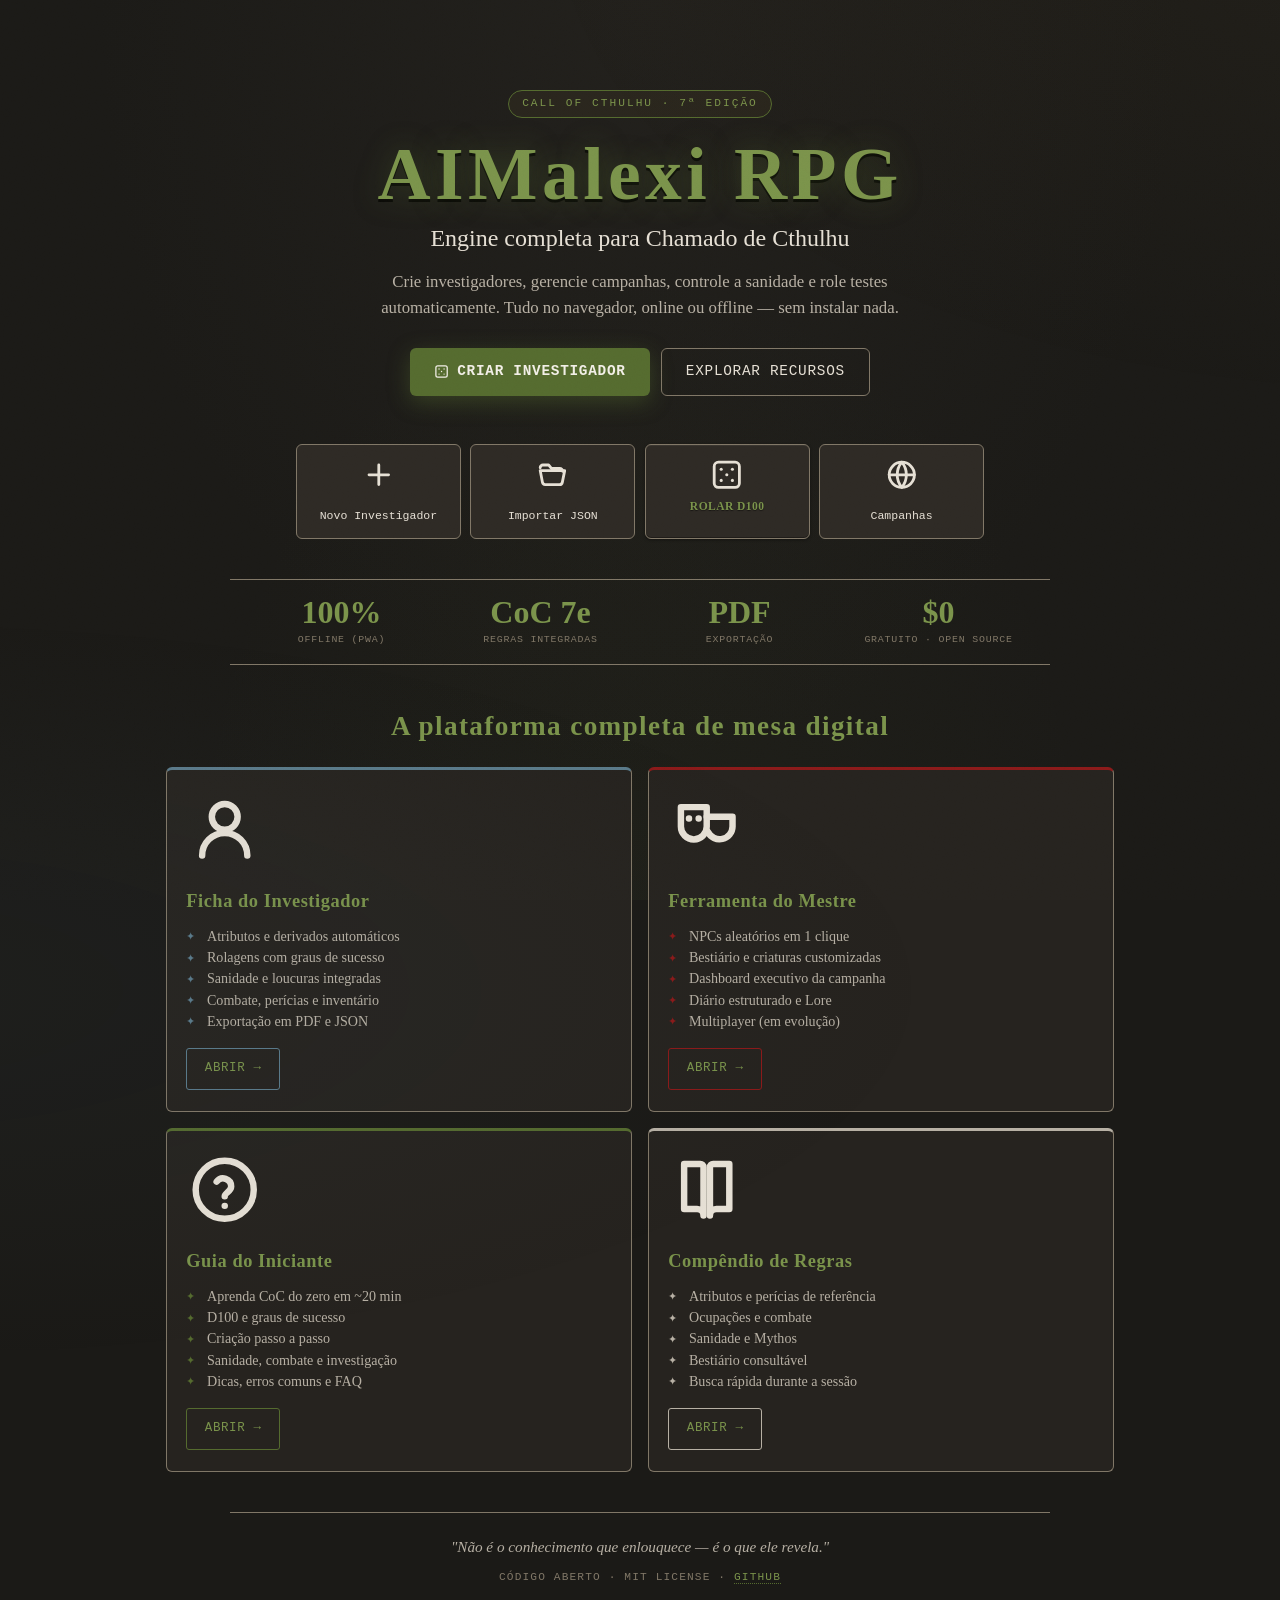
==== commit 920fea3c: "feat: sistema de ícones SVG, estados vazios padronizados e grid da home - Cria sprite SVG local (ass" ====
--- a/index.html
+++ b/index.html
@@ -8,13 +8,23 @@
   <meta name="description" content="Plataforma completa e gratuita para Chamado de Cthulhu 7ª Edição: crie investigadores, gerencie campanhas, controle sanidade e role testes automaticamente. PWA offline-first." />
   <link rel="stylesheet" href="css/theme.css" />
   <link rel="stylesheet" href="css/home.css" />
-  <link rel="icon" href="data:image/svg+xml,%3Csvg xmlns='http://www.w3.org/2000/svg' viewBox='0 0 100 100'%3E%3Ctext y='.9em' font-size='90'%3E%F0%9F%90%99%3C/text%3E%3C/svg%3E" />
+  <link rel="icon" type="image/svg+xml" href="assets/icons/favicon.svg" />
   <link rel="manifest" href="manifest.json" />
   <meta name="theme-color" content="#1a1510" />
   <meta name="color-scheme" content="dark" />
   <meta name="mobile-web-app-capable" content="yes" />
   <meta name="apple-mobile-web-app-capable" content="yes" />
   <meta name="apple-mobile-web-app-status-bar-style" content="black-translucent" />
+
+  <!-- Open Graph / compartilhamento -->
+  <meta property="og:type" content="website" />
+  <meta property="og:site_name" content="AIMalexi RPG" />
+  <meta property="og:title" content="AIMalexi RPG · Plataforma de Chamado de Cthulhu 7E" />
+  <meta property="og:description" content="Crie investigadores, gerencie campanhas, controle a sanidade e role testes automaticamente. PWA gratuita e offline-first." />
+  <meta property="og:image" content="assets/icons/favicon.svg" />
+  <meta name="twitter:card" content="summary" />
+  <meta name="twitter:title" content="AIMalexi RPG · Chamado de Cthulhu 7E" />
+  <meta name="twitter:description" content="Ficha do investigador, centro de campanha do Mestre e compêndio — grátis, offline e open source." />
 </head>
 <body>
 <script>
@@ -40,17 +50,17 @@
       automaticamente. Tudo no navegador, online ou offline — sem instalar nada.
     </p>
     <div class="hero-cta">
-      <a href="investigator.html" class="cta-primary">🎲 Criar Investigador</a>
+      <a href="investigator.html" class="cta-primary"><svg class="icon" aria-hidden="true"><use href="assets/icons/sprite.svg#ico-dado"></use></svg> Criar Investigador</a>
       <a href="#recursos" class="cta-secondary">Explorar Recursos</a>
     </div>
   </header>
 
   <!-- ═══ QUICK ACTIONS ═══ -->
   <nav class="quick-actions" aria-label="Ações rápidas">
-    <a href="investigator.html" class="qa"><span class="qa-icon" aria-hidden="true">➕</span>Novo Investigador</a>
-    <a href="investigator.html" class="qa"><span class="qa-icon" aria-hidden="true">📂</span>Importar JSON</a>
-    <button type="button" class="qa" id="qa-roll" title="Rolar 1d100"><span class="qa-icon" aria-hidden="true">🎲</span><span class="qa-roll-result" id="qa-roll-result">Rolar d100</span></button>
-    <a href="keeper.html" class="qa"><span class="qa-icon" aria-hidden="true">🌎</span>Campanhas</a>
+    <a href="investigator.html" class="qa"><span class="qa-icon" aria-hidden="true"><svg class="icon icon-lg"><use href="assets/icons/sprite.svg#ico-mais"></use></svg></span>Novo Investigador</a>
+    <a href="investigator.html" class="qa"><span class="qa-icon" aria-hidden="true"><svg class="icon icon-lg"><use href="assets/icons/sprite.svg#ico-pasta-abrir"></use></svg></span>Importar JSON</a>
+    <button type="button" class="qa" id="qa-roll" title="Rolar 1d100"><span class="qa-icon" aria-hidden="true"><svg class="icon icon-lg"><use href="assets/icons/sprite.svg#ico-dado"></use></svg></span><span class="qa-roll-result" id="qa-roll-result">Rolar d100</span></button>
+    <a href="keeper.html" class="qa"><span class="qa-icon" aria-hidden="true"><svg class="icon icon-lg"><use href="assets/icons/sprite.svg#ico-globo"></use></svg></span>Campanhas</a>
   </nav>
 
   <!-- ═══ STATS ═══ -->
@@ -67,7 +77,7 @@
     <div class="feature-grid">
 
       <article class="feature-card investigator">
-        <div class="fc-icon" aria-hidden="true">🎲</div>
+        <div class="fc-icon" aria-hidden="true"><svg class="icon icon-xl"><use href="assets/icons/sprite.svg#ico-usuario"></use></svg></div>
         <h3>Ficha do Investigador</h3>
         <ul>
           <li>Atributos e derivados automáticos</li>
@@ -80,7 +90,7 @@
       </article>
 
       <article class="feature-card keeper">
-        <div class="fc-icon" aria-hidden="true">📜</div>
+        <div class="fc-icon" aria-hidden="true"><svg class="icon icon-xl"><use href="assets/icons/sprite.svg#ico-mascaras"></use></svg></div>
         <h3>Ferramenta do Mestre</h3>
         <ul>
           <li>NPCs aleatórios em 1 clique</li>
@@ -93,7 +103,7 @@
       </article>
 
       <article class="feature-card guide">
-        <div class="fc-icon" aria-hidden="true">❓</div>
+        <div class="fc-icon" aria-hidden="true"><svg class="icon icon-xl"><use href="assets/icons/sprite.svg#ico-ajuda"></use></svg></div>
         <h3>Guia do Iniciante</h3>
         <ul>
           <li>Aprenda CoC do zero em ~20 min</li>
@@ -106,7 +116,7 @@
       </article>
 
       <article class="feature-card compendium">
-        <div class="fc-icon" aria-hidden="true">📚</div>
+        <div class="fc-icon" aria-hidden="true"><svg class="icon icon-xl"><use href="assets/icons/sprite.svg#ico-livros"></use></svg></div>
         <h3>Compêndio de Regras</h3>
         <ul>
           <li>Atributos e perícias de referência</li>
--- a/css/theme.css
+++ b/css/theme.css
@@ -102,6 +102,83 @@
 }
 
 /* ═══════════════════════════════════════════════════════════════════════════
+   CAMADA SEMÂNTICA DE TOKENS (auditoria de design · 3 camadas)
+   ───────────────────────────────────────────────────────────────────────────
+   Primitivos (acima) → Semânticos (aqui) → Componente (nas specs).
+   Estes tokens são ALIASES dos primitivos: como referenciam via var(), eles
+   cascateiam automaticamente para os 13 temas (que sobrescrevem os primitivos).
+   NÃO renomeie os primitivos — só adicione aliases aqui.
+   ═══════════════════════════════════════════════════════════════════════════ */
+
+:root {
+  /* — Superfícies — */
+  --bg:           var(--bg-deep);
+  --surface-1:    var(--bg-mid);
+  --surface-2:    var(--bg-card);
+  --surface-3:    var(--bg-card-hi);
+
+  /* — Texto (cor) — (distinto de --text-xs..xl, que são TAMANHOS) */
+  --text-1:       var(--ink);       /* primário      */
+  --text-2:       var(--ink-dim);   /* secundário    */
+  --text-3:       var(--ink-faded); /* terciário ≥3:1 */
+
+  /* — Bordas — */
+  --border-1:     var(--line);      /* divisórias sutis */
+  --border-2:     var(--ink-faded); /* bordas de componente */
+
+  /* — Ação / estado semântico — */
+  --accent-hover: var(--brass-bright);
+  --danger:       var(--blood);     /* destrutivo (excluir/lixeira) */
+  --danger-hover: var(--burgundy);
+  --on-danger:    var(--ink);
+  --success:      var(--ok);
+  --warning:      var(--warn);
+  --focus-ring:   var(--brass-bright);
+
+  /* — Raios — (sm/md são aliases não-quebráveis dos existentes) */
+  --radius-sm:    var(--radius);    /* 3px */
+  --radius-md:    var(--radius-lg); /* 6px */
+  --radius-pill:  999px;
+
+  /* — Sombras (3 níveis) — */
+  --shadow-1: 0 1px 2px rgba(0,0,0,.35);
+  --shadow-2: 0 4px 12px rgba(0,0,0,.45);
+  --shadow-3: 0 12px 32px rgba(0,0,0,.55);
+
+  /* — Camadas (z-index) — */
+  --z-dropdown: 100;
+  --z-sheet:    200;
+  --z-modal:    300;
+  --z-toast:    400;
+
+  /* — Movimento — */
+  --dur-fast: 120ms;
+  --dur-base: 200ms;
+  --dur-slow: 320ms;
+  --ease:     cubic-bezier(.2,0,.2,1);
+
+  /* — Espaçamento grid 8pt — */
+  --space-1:  4px;
+  --space-2:  8px;
+  --space-3:  12px;
+  --space-4:  16px;
+  --space-5:  20px;
+  --space-6:  24px;
+  --space-7:  32px;
+  --space-8:  40px;
+  --space-9:  48px;
+  --space-10: 64px;
+  --space-11: 80px;
+  --space-12: 96px;
+
+  /* — Ícones — */
+  --icon-size: 1.05em;
+
+  /* Controles nativos (checkbox/radio/range/progress) herdam o tema — resolve E4 */
+  accent-color: var(--accent);
+}
+
+/* ═══════════════════════════════════════════════════════════════════════════
    PARCHMENT WORLD — Two-world strategy
    ───────────────────────────────────────────────────────────────────────────
    Dark archive room (--abyss/--charcoal): Keeper view, system UI, settings.
@@ -285,6 +362,24 @@
 body.high-contrast .skill-row,
 body.high-contrast .weapon-card,
 body.high-contrast .chat-msg { border-color: var(--ink-faded) !important; }
+
+/* Estado vazio PADRÃO (ícone + instrução de próximo passo · resolve E17).
+   Unifica o padrão já bom de Encontro/Arsenal/Chat para todas as listas. */
+.empty-state {
+  display: flex;
+  flex-direction: column;
+  align-items: center;
+  justify-content: center;
+  gap: var(--space-2);
+  text-align: center;
+  min-height: 7rem;
+  padding: var(--space-6) var(--space-4);
+  color: var(--text-3);
+}
+.empty-state-ico { color: var(--text-3); opacity: 0.5; line-height: 1; }
+.empty-state-title { margin: 0; font-size: var(--text-base); color: var(--text-2); }
+.empty-state-hint { margin: 0; font-size: var(--text-sm); line-height: 1.55; max-width: 28rem; }
+.empty-state-hint b { color: var(--text-1); }
 
 /* Estado vazio do chat — evita o vazião quando não há mensagens (ambas as páginas) */
 .chat-empty {
@@ -344,6 +439,27 @@
 }
 
 /* ═══════════════════════════════════════════════════════════════════════════
+   ÍCONES (sprite SVG local · resolve E1)
+   Uso: <svg class="icon"><use href="assets/icons/sprite.svg#ico-dado"/></svg>
+   Cor herdada via currentColor; tamanho via --icon-size.
+   ═══════════════════════════════════════════════════════════════════════════ */
+
+.icon {
+  width: var(--icon-size);
+  height: var(--icon-size);
+  flex: 0 0 auto;
+  display: inline-block;
+  vertical-align: -0.15em;
+  color: currentColor;
+  pointer-events: none;
+}
+.icon-sm { --icon-size: 0.9em; }
+.icon-lg { --icon-size: 1.4em; }
+.icon-xl { --icon-size: 2.2em; }
+/* Botão só-ícone: dá um respiro consistente ao alvo de toque */
+.btn-icon .icon { vertical-align: middle; }
+
+/* ═══════════════════════════════════════════════════════════════════════════
    BOTÕES
    ═══════════════════════════════════════════════════════════════════════════ */
 
@@ -412,23 +528,19 @@
   font-size: 1rem;
 }
 
-/* Botão de Export JSON com destaque permanente */
+/* Botão de Export JSON — secundário (E2: não é a ação primária permanente).
+   Mantém leve ênfase de "backup recomendado" só na borda, sem preenchimento
+   verde nem glow que competia com a ação primária de cada contexto. */
 .btn-export {
-  background: linear-gradient(180deg, var(--brass-bright) 0%, var(--brass) 100%);
-  border-color: var(--brass-bright);
-  color: var(--on-accent, var(--bg-deep));
-  font-weight: 700;
-  position: relative;
-}
-.btn-export::before {
-  content: '';
-  position: absolute;
-  inset: -2px;
-  border-radius: var(--radius);
-  background: var(--brass-glow);
-  filter: blur(8px);
-  z-index: -1;
-  opacity: 0.7;
+  background: var(--surface-2);
+  border-color: var(--accent);
+  color: var(--text-1);
+  font-weight: 600;
+}
+.btn-export:hover {
+  background: var(--surface-3);
+  border-color: var(--accent-hover);
+  color: var(--accent-hover);
 }
 
 /* ═══════════════════════════════════════════════════════════════════════════
@@ -1224,7 +1336,7 @@
    ═══════════════════════════════════════════════════════════════════════════ */
 
 :focus-visible {
-  outline: 2px solid var(--brass-bright);
+  outline: 2px solid var(--focus-ring);
   outline-offset: 2px;
 }
 
--- a/css/home.css
+++ b/css/home.css
@@ -137,8 +137,9 @@
   font-size: clamp(1.2rem, 4vw, 1.7rem); color: var(--brass-bright);
   letter-spacing: 0.05em; margin-bottom: 1.2rem;
 }
+/* Grid 2×2 determinístico — evita o card órfão da 2ª linha (resolve E3). */
 .feature-grid {
-  display: grid; grid-template-columns: repeat(auto-fit, minmax(250px, 1fr)); gap: 1rem;
+  display: grid; grid-template-columns: repeat(2, 1fr); gap: var(--space-4);
 }
 .feature-card {
   position: relative;
@@ -194,6 +195,9 @@
 .home-footer a { color: var(--brass-bright); }
 
 /* ── Responsivo ── */
+@media (max-width: 720px) {
+  .feature-grid { grid-template-columns: 1fr; }
+}
 @media (max-width: 600px) {
   .quick-actions { grid-template-columns: repeat(2, 1fr); }
   .stats-strip { grid-template-columns: repeat(2, 1fr); gap: 0.8rem; }
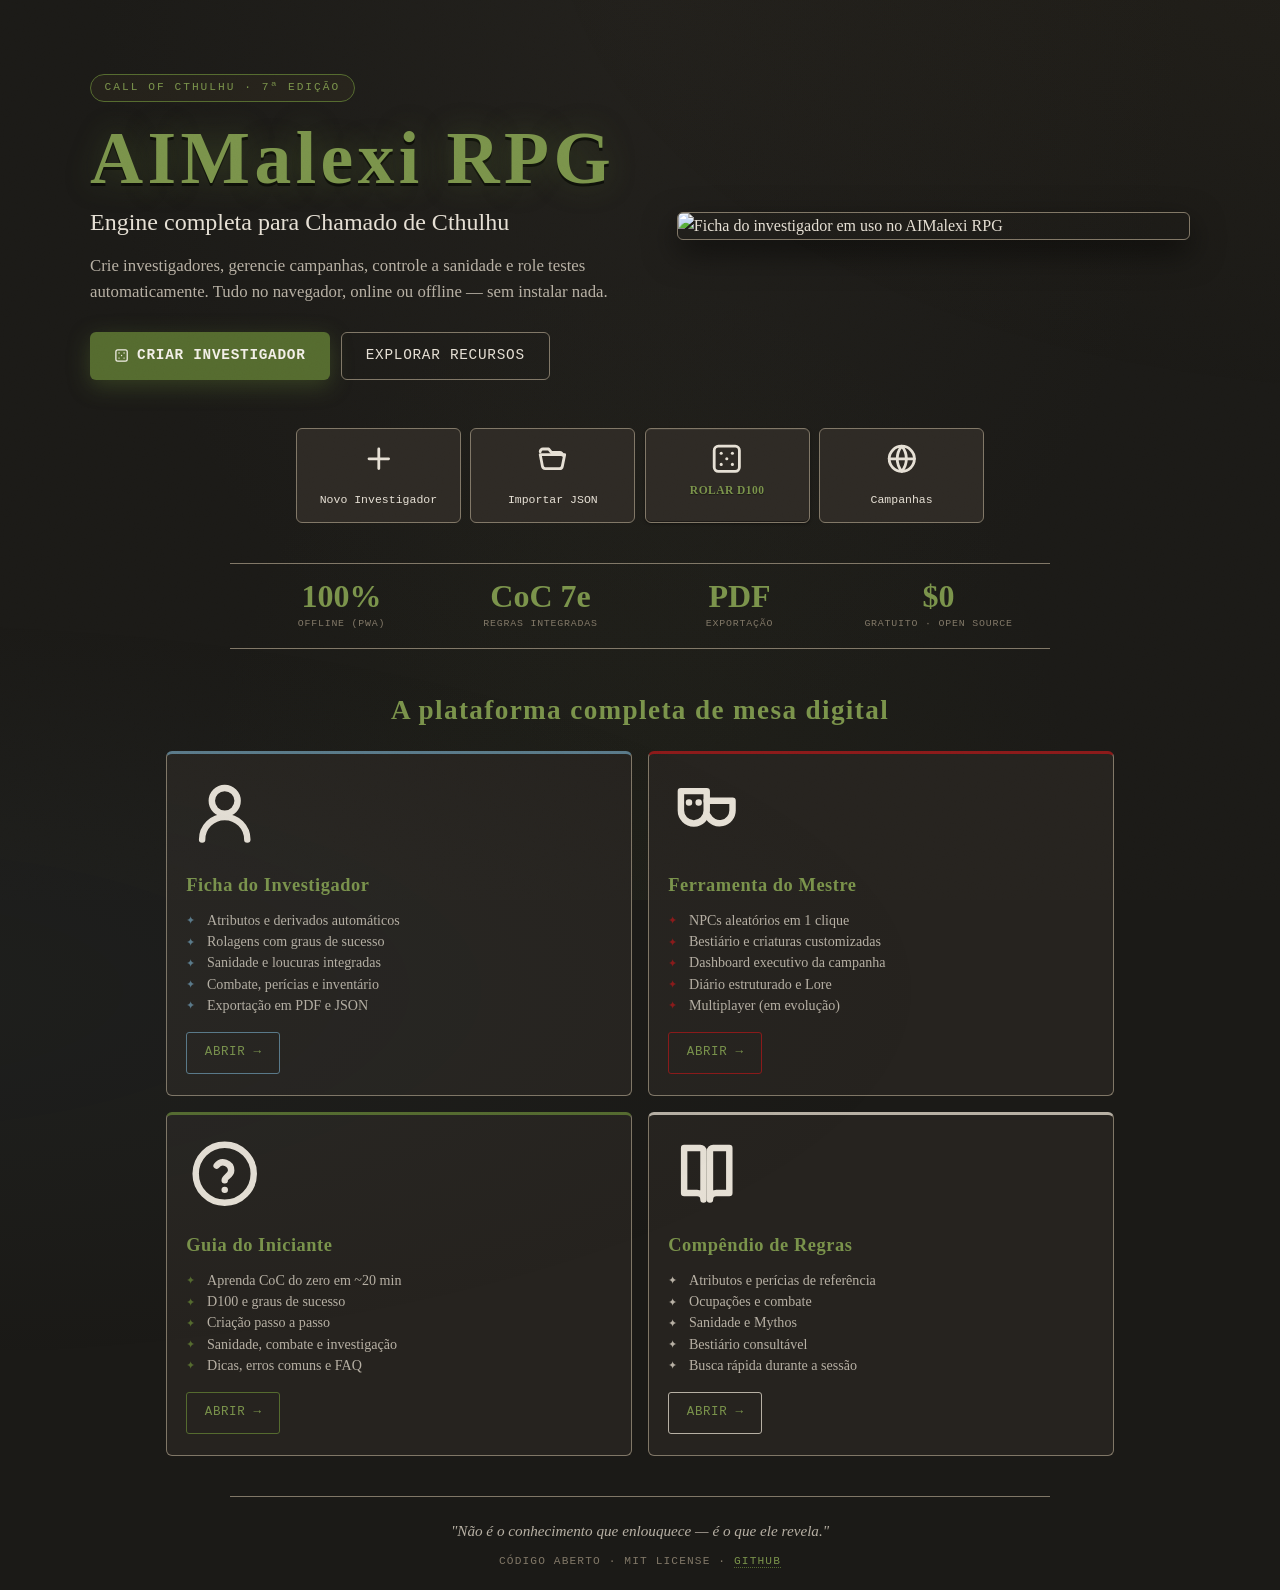
==== commit b09975dd: "feat: Fase 3 — redesign do hero da home com screenshot do produto (E3) - Hero em 2 colunas no deskto" ====
--- a/index.html
+++ b/index.html
@@ -9,6 +9,7 @@
   <link rel="stylesheet" href="css/theme.css" />
   <link rel="stylesheet" href="css/home.css" />
   <link rel="icon" type="image/svg+xml" href="assets/icons/favicon.svg" />
+  <link rel="apple-touch-icon" href="assets/icon-192.png" />
   <link rel="manifest" href="manifest.json" />
   <meta name="theme-color" content="#1a1510" />
   <meta name="color-scheme" content="dark" />
@@ -42,17 +43,22 @@
 
   <!-- ═══ HERO ═══ -->
   <header class="hero">
-    <span class="hero-badge">Call of Cthulhu · 7ª Edição</span>
-    <h1 class="hero-title">AIMalexi RPG</h1>
-    <p class="hero-sub">Engine completa para Chamado de Cthulhu</p>
-    <p class="hero-lead">
-      Crie investigadores, gerencie campanhas, controle a sanidade e role testes
-      automaticamente. Tudo no navegador, online ou offline — sem instalar nada.
-    </p>
-    <div class="hero-cta">
-      <a href="investigator.html" class="cta-primary"><svg class="icon" aria-hidden="true"><use href="assets/icons/sprite.svg#ico-dado"></use></svg> Criar Investigador</a>
-      <a href="#recursos" class="cta-secondary">Explorar Recursos</a>
+    <div class="hero-text">
+      <span class="hero-badge">Call of Cthulhu · 7ª Edição</span>
+      <h1 class="hero-title">AIMalexi RPG</h1>
+      <p class="hero-sub">Engine completa para Chamado de Cthulhu</p>
+      <p class="hero-lead">
+        Crie investigadores, gerencie campanhas, controle a sanidade e role testes
+        automaticamente. Tudo no navegador, online ou offline — sem instalar nada.
+      </p>
+      <div class="hero-cta">
+        <a href="investigator.html" class="cta-primary"><svg class="icon" aria-hidden="true"><use href="assets/icons/sprite.svg#ico-dado"></use></svg> Criar Investigador</a>
+        <a href="#recursos" class="cta-secondary">Explorar Recursos</a>
+      </div>
     </div>
+    <figure class="hero-shot">
+      <img src="assets/screenshots/investigator.png" alt="Ficha do investigador em uso no AIMalexi RPG" loading="lazy" decoding="async" />
+    </figure>
   </header>
 
   <!-- ═══ QUICK ACTIONS ═══ -->
--- a/css/theme.css
+++ b/css/theme.css
@@ -174,6 +174,9 @@
   /* — Ícones — */
   --icon-size: 1.05em;
 
+  /* Chevron do <select> (cinza neutro legível em temas claros e escuros) */
+  --select-chevron: url("data:image/svg+xml,%3Csvg xmlns='http://www.w3.org/2000/svg' viewBox='0 0 24 24' fill='none' stroke='%23998f7a' stroke-width='2' stroke-linecap='round' stroke-linejoin='round'%3E%3Cpath d='m6 9 6 6 6-6'/%3E%3C/svg%3E");
+
   /* Controles nativos (checkbox/radio/range/progress) herdam o tema — resolve E4 */
   accent-color: var(--accent);
 }
@@ -266,16 +269,16 @@
 
 .app-header {
   text-align: center;
-  margin-bottom: 1.5rem;
+  margin-bottom: var(--space-3);   /* E13: footprint vertical menor antes do conteúdo */
   border-bottom: 1px solid var(--brass);
-  padding-bottom: 1rem;
+  padding-bottom: var(--space-2);
   position: relative;
 }
 
 .app-title {
   font-family: var(--font-serif);
   font-weight: 600;
-  font-size: clamp(1.5rem, 3vw, 2.5rem);
+  font-size: clamp(1.4rem, 2.4vw, 2rem);   /* E13: teto menor */
   letter-spacing: 0.08em;
   color: var(--brass-bright);
   text-shadow: 0 0 18px var(--brass-glow), 0 2px 0 rgba(0,0,0,0.8);
@@ -460,6 +463,43 @@
 .btn-icon .icon { vertical-align: middle; }
 
 /* ═══════════════════════════════════════════════════════════════════════════
+   TOOLTIP (CSS-only · F-008)
+   Uso: data-tooltip="texto" + aria-label="texto" (sem depender de `title`,
+   que é invisível no touch e lento no desktop). Aparece no hover e no teclado.
+   ═══════════════════════════════════════════════════════════════════════════ */
+
+[data-tooltip] { position: relative; }
+[data-tooltip]::after {
+  content: attr(data-tooltip);
+  position: absolute;
+  left: 50%;
+  bottom: calc(100% + 6px);
+  transform: translateX(-50%) translateY(4px);
+  background: var(--surface-3);
+  color: var(--text-1);
+  border: 1px solid var(--border-2);
+  border-radius: var(--radius-sm);
+  padding: 0.3rem 0.5rem;
+  font-family: var(--font-mono);
+  font-size: var(--text-xs);
+  line-height: 1.3;
+  white-space: nowrap;
+  box-shadow: var(--shadow-2);
+  opacity: 0;
+  pointer-events: none;
+  z-index: var(--z-toast);
+  transition: opacity var(--dur-fast) var(--ease), transform var(--dur-fast) var(--ease);
+}
+[data-tooltip]:hover::after,
+[data-tooltip]:focus-visible::after {
+  opacity: 1;
+  transform: translateX(-50%) translateY(0);
+}
+@media (prefers-reduced-motion: reduce) {
+  [data-tooltip]::after { transition: none; }
+}
+
+/* ═══════════════════════════════════════════════════════════════════════════
    BOTÕES
    ═══════════════════════════════════════════════════════════════════════════ */
 
@@ -645,6 +685,56 @@
   vertical-align: middle;
   cursor: pointer;
 }
+
+/* ── Select tematizado (Fase 2 · finaliza E4) ──
+   Remove a seta nativa do SO e usa um chevron próprio. */
+select {
+  appearance: none;
+  -webkit-appearance: none;
+  background-image: var(--select-chevron);
+  background-repeat: no-repeat;
+  background-position: right 0.6rem center;
+  background-size: 1em;
+  padding-right: 2rem;
+  cursor: pointer;
+}
+select::-ms-expand { display: none; }
+
+/* ── Estados de input (matriz: foco/erro/desabilitado) ── */
+input:disabled, select:disabled, textarea:disabled,
+input[readonly] {
+  opacity: 0.55;
+  cursor: not-allowed;
+  background: var(--surface-1);
+}
+input[aria-invalid="true"], select[aria-invalid="true"], textarea[aria-invalid="true"],
+input.invalid, textarea.invalid {
+  border-color: var(--danger);
+}
+input[aria-invalid="true"]:focus, textarea[aria-invalid="true"]:focus {
+  box-shadow: 0 0 0 2px color-mix(in srgb, var(--danger) 35%, transparent);
+}
+textarea { min-height: 5rem; resize: vertical; }
+
+/* ── Botão: estado carregando (matriz: loading) ── */
+.btn[aria-busy="true"], button[aria-busy="true"] {
+  position: relative;
+  color: transparent !important;
+  pointer-events: none;
+}
+.btn[aria-busy="true"]::after, button[aria-busy="true"]::after {
+  content: "";
+  position: absolute;
+  inset: 0;
+  margin: auto;
+  width: 1em; height: 1em;
+  border: 2px solid currentColor;
+  border-top-color: transparent;
+  border-radius: 50%;
+  color: var(--text-2);
+  animation: btn-spin 0.7s linear infinite;
+}
+@keyframes btn-spin { to { transform: rotate(360deg); } }
 
 label {
   font-family: var(--font-mono);
--- a/css/home.css
+++ b/css/home.css
@@ -33,11 +33,26 @@
   to   { transform: translate3d(2%, 1%, 0) scale(1.06); opacity: 1; }
 }
 
-/* ── HERO ── */
+/* ── HERO ── (E3: abre com o produto em uso, não só promessa) */
 .hero {
-  text-align: center;
-  padding: clamp(2.5rem, 9vw, 5.5rem) 1rem clamp(1.5rem, 5vw, 3rem);
-  max-width: 820px; margin: 0 auto;
+  display: grid;
+  grid-template-columns: minmax(0, 1.05fr) minmax(0, 1fr);
+  align-items: center;
+  gap: clamp(1.5rem, 4vw, 3rem);
+  text-align: left;
+  padding: clamp(2.2rem, 7vw, 4.5rem) 1.25rem clamp(1.5rem, 5vw, 3rem);
+  max-width: 1140px; margin: 0 auto;
+}
+.hero-shot { margin: 0; }
+.hero-shot img {
+  width: 100%; height: auto; display: block;
+  border: 1px solid var(--border-2);
+  border-radius: var(--radius-md);
+  box-shadow: var(--shadow-3);
+}
+@media (max-width: 860px) {
+  .hero { grid-template-columns: 1fr; text-align: center; }
+  .hero-shot { order: 2; max-width: 560px; margin: 0.5rem auto 0; }
 }
 .hero-badge {
   display: inline-block;
@@ -65,10 +80,14 @@
 .hero-lead {
   font-size: clamp(0.95rem, 2.5vw, 1.05rem);
   color: var(--ink-dim); line-height: 1.6;
-  max-width: 560px; margin: 0 auto 1.6rem;
+  max-width: 560px; margin: 0 0 1.6rem;
 }
 .hero-cta {
-  display: flex; gap: 0.7rem; justify-content: center; flex-wrap: wrap;
+  display: flex; gap: 0.7rem; justify-content: flex-start; flex-wrap: wrap;
+}
+@media (max-width: 860px) {
+  .hero-lead { margin-left: auto; margin-right: auto; }
+  .hero-cta { justify-content: center; }
 }
 .hero-cta .cta-primary,
 .hero-cta .cta-secondary {
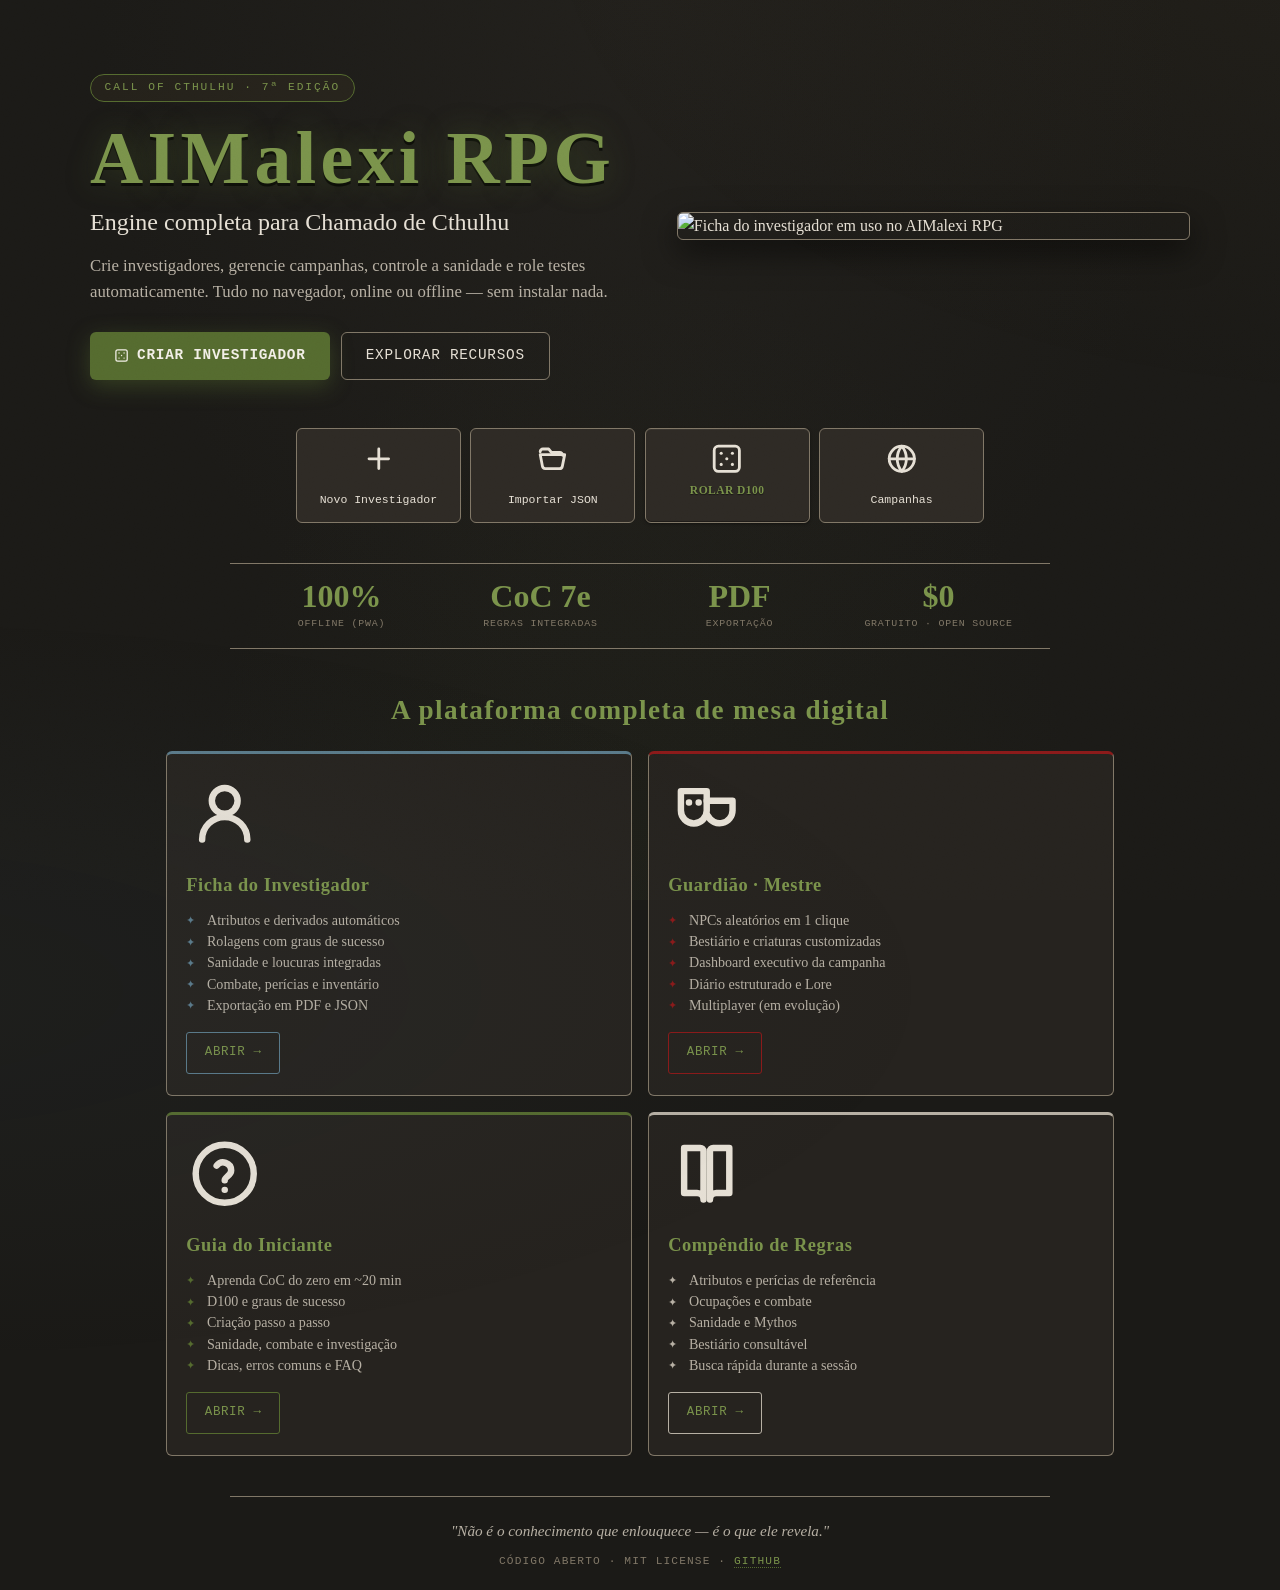
==== commit 50949f12: "feat: nomenclatura consistente do Guardião (H-f) e bump v99 - 'Ficha do Mestre' (atalho PWA) e 'Ferr" ====
--- a/index.html
+++ b/index.html
@@ -97,7 +97,7 @@
 
       <article class="feature-card keeper">
         <div class="fc-icon" aria-hidden="true"><svg class="icon icon-xl"><use href="assets/icons/sprite.svg#ico-mascaras"></use></svg></div>
-        <h3>Ferramenta do Mestre</h3>
+        <h3>Guardião · Mestre</h3>
         <ul>
           <li>NPCs aleatórios em 1 clique</li>
           <li>Bestiário e criaturas customizadas</li>
--- a/css/theme.css
+++ b/css/theme.css
@@ -566,6 +566,13 @@
 .btn-icon {
   padding: 0.3rem 0.5rem;
   font-size: 1rem;
+}
+
+/* Acessibilidade AA: alvo de toque ≥44px em dispositivos de ponteiro grosso
+   (toque). No desktop (ponteiro fino) mantém o tamanho compacto. */
+@media (pointer: coarse) {
+  button, .btn, a.btn { min-height: 44px; }
+  .btn-icon { min-width: 44px; }
 }
 
 /* Botão de Export JSON — secundário (E2: não é a ação primária permanente).
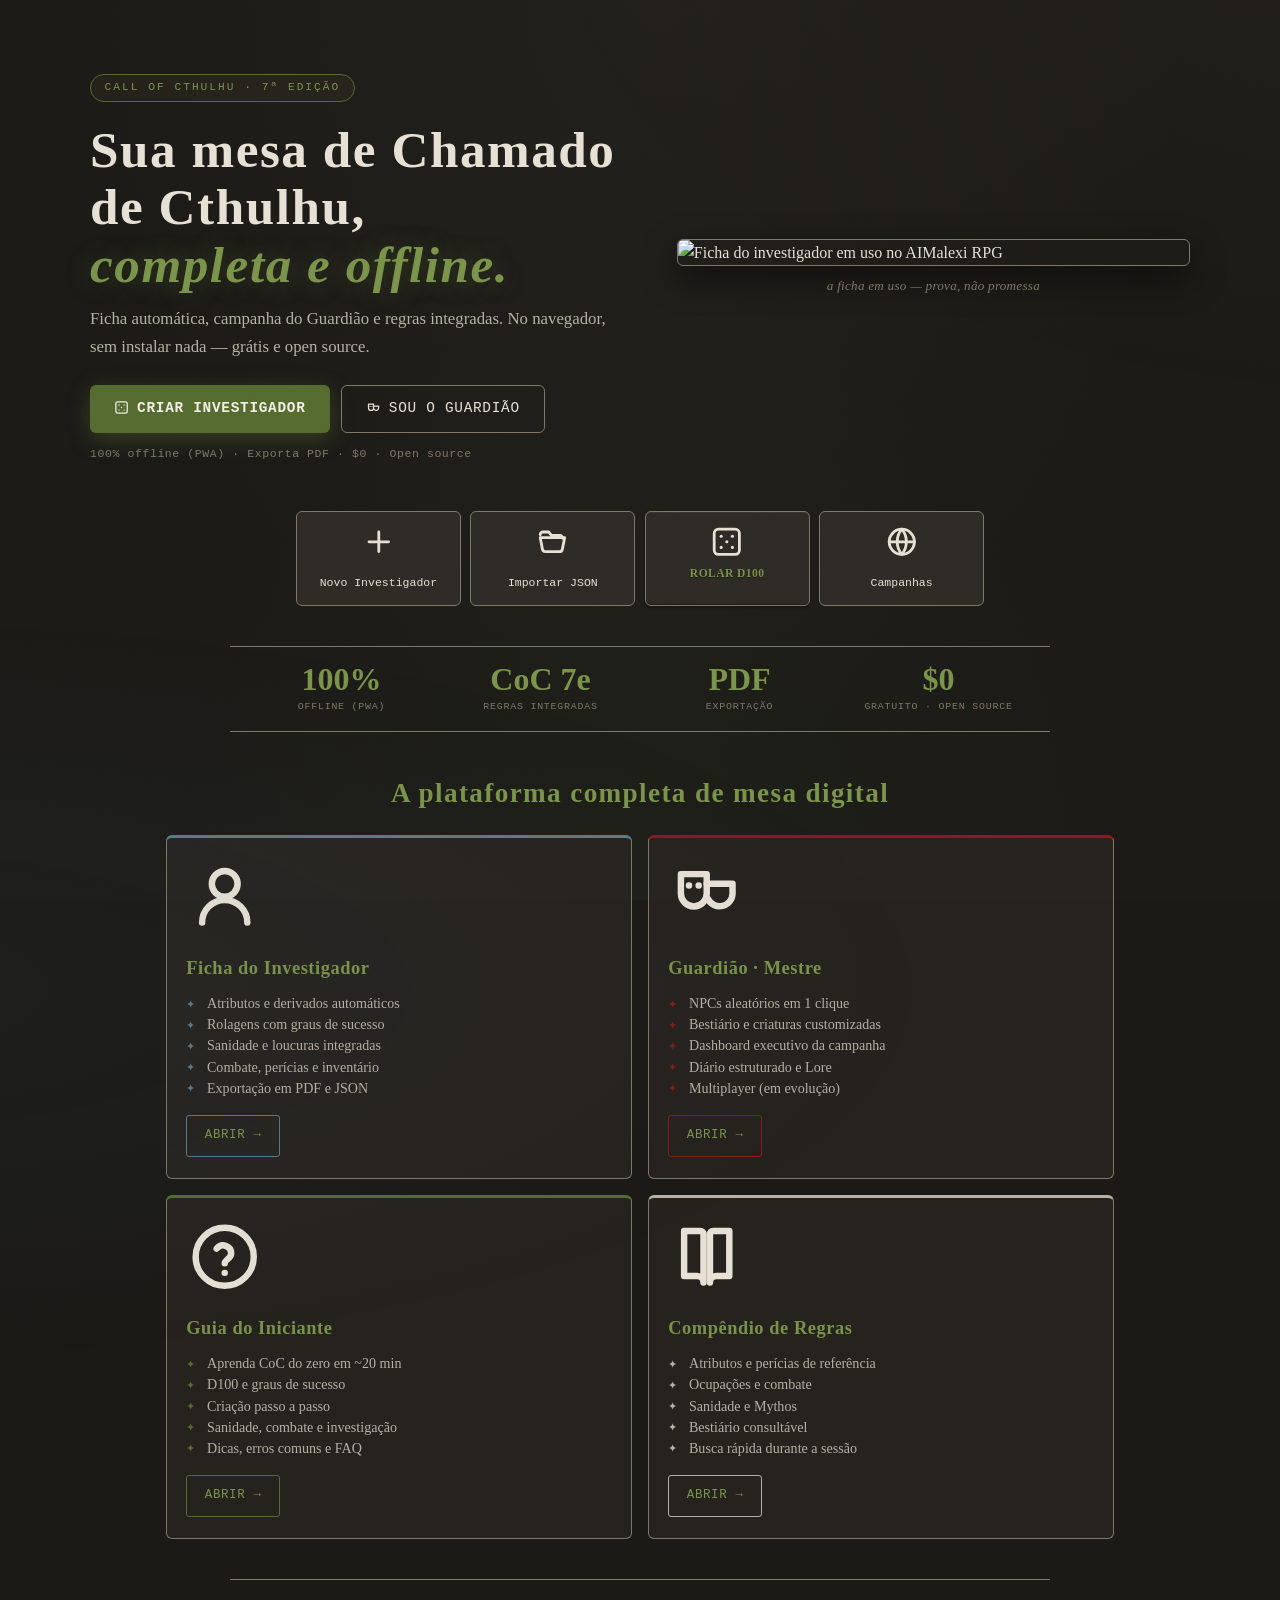
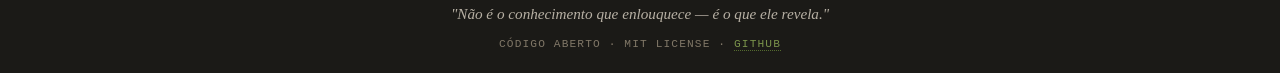
==== commit 048631b7: "feat: hero com copy forte, tokens de motion e app-bar de identidade Home (index.html + home.css): - " ====
--- a/index.html
+++ b/index.html
@@ -45,19 +45,20 @@
   <header class="hero">
     <div class="hero-text">
       <span class="hero-badge">Call of Cthulhu · 7ª Edição</span>
-      <h1 class="hero-title">AIMalexi RPG</h1>
-      <p class="hero-sub">Engine completa para Chamado de Cthulhu</p>
+      <h1 class="hero-title">Sua mesa de Chamado de Cthulhu,<br><em class="hero-em">completa e offline.</em></h1>
       <p class="hero-lead">
-        Crie investigadores, gerencie campanhas, controle a sanidade e role testes
-        automaticamente. Tudo no navegador, online ou offline — sem instalar nada.
+        Ficha automática, campanha do Guardião e regras integradas.
+        No navegador, sem instalar nada — grátis e open source.
       </p>
       <div class="hero-cta">
-        <a href="investigator.html" class="cta-primary"><svg class="icon" aria-hidden="true"><use href="assets/icons/sprite.svg#ico-dado"></use></svg> Criar Investigador</a>
-        <a href="#recursos" class="cta-secondary">Explorar Recursos</a>
+        <a href="investigator.html" class="cta-primary"><svg class="icon" aria-hidden="true"><use href="assets/icons/sprite.svg#ico-dado"></use></svg> Criar investigador</a>
+        <a href="keeper.html" class="cta-secondary"><svg class="icon" aria-hidden="true"><use href="assets/icons/sprite.svg#ico-mascaras"></use></svg> Sou o Guardião</a>
       </div>
+      <p class="hero-trust">100% offline (PWA) · Exporta PDF · $0 · Open source</p>
     </div>
     <figure class="hero-shot">
       <img src="assets/screenshots/investigator.png" alt="Ficha do investigador em uso no AIMalexi RPG" loading="lazy" decoding="async" />
+      <figcaption class="hero-shot-caption">a ficha em uso — prova, não promessa</figcaption>
     </figure>
   </header>
 
--- a/css/theme.css
+++ b/css/theme.css
@@ -434,7 +434,7 @@
   color: var(--brass-bright);
   text-decoration: none;
   border-bottom: 1px dotted var(--brass);
-  transition: color 0.2s, border-color 0.2s;
+  transition: color var(--dur-base) var(--ease), border-color var(--dur-base) var(--ease);
 }
 a:hover {
   color: var(--ink);
@@ -513,7 +513,10 @@
   border-radius: var(--radius);
   padding: 0.5rem 0.9rem;
   cursor: pointer;
-  transition: all 0.2s;
+  transition: background var(--dur-base) var(--ease),
+              color var(--dur-base) var(--ease),
+              border-color var(--dur-base) var(--ease),
+              box-shadow var(--dur-base) var(--ease);
   text-transform: uppercase;
 }
 
@@ -980,7 +983,9 @@
   padding: 2rem 1.5rem;
   text-align: center;
   cursor: pointer;
-  transition: all 0.3s;
+  transition: transform var(--dur-slow) var(--ease),
+              box-shadow var(--dur-slow) var(--ease),
+              border-color var(--dur-slow) var(--ease);
   text-decoration: none;
   color: var(--ink);
   position: relative;
@@ -993,7 +998,7 @@
   inset: 0;
   background: radial-gradient(circle at center, var(--accent-glow) 0%, transparent 70%);
   opacity: 0;
-  transition: opacity 0.4s;
+  transition: opacity var(--dur-slow) var(--ease);
 }
 
 .portal-card:hover {
@@ -1059,7 +1064,7 @@
   border-radius: var(--radius) var(--radius) 0 0;
   padding: 0.55rem 0.95rem;
   cursor: pointer;
-  transition: all 0.2s;
+  transition: background var(--dur-base) var(--ease), color var(--dur-base) var(--ease);
   position: relative;
   white-space: nowrap;
 }
@@ -1885,7 +1890,7 @@
   pointer-events: none;
   opacity: var(--bg-texture-opacity, 0.18);
   mix-blend-mode: overlay;
-  transition: opacity 0.4s ease;
+  transition: opacity var(--dur-slow) var(--ease);
 }
 /* Temas claros: multiply preserva o "papel" sem acinzentar */
 body[data-theme="arquivo"][data-bg-texture] .app::before,
--- a/css/home.css
+++ b/css/home.css
@@ -50,6 +50,16 @@
   border-radius: var(--radius-md);
   box-shadow: var(--shadow-3);
 }
+.hero-shot-caption {
+  display: block;
+  font-family: var(--font-serif);
+  font-style: italic;
+  font-size: 0.82rem;
+  color: var(--ink-faded);
+  text-align: center;
+  margin-top: 0.55rem;
+  letter-spacing: 0.02em;
+}
 @media (max-width: 860px) {
   .hero { grid-template-columns: 1fr; text-align: center; }
   .hero-shot { order: 2; max-width: 560px; margin: 0.5rem auto 0; }
@@ -65,22 +75,28 @@
 .hero-title {
   font-family: var(--font-display);
   font-weight: 700;
-  font-size: clamp(2.4rem, 9vw, 4.6rem);
-  letter-spacing: 0.06em;
-  line-height: 1.02;
+  font-size: clamp(1.85rem, 5.5vw, 3.2rem);
+  letter-spacing: 0.03em;
+  line-height: 1.12;
+  color: var(--ink);
+  margin: 0 0 0.75rem;
+}
+.hero-em {
+  font-style: italic;
   color: var(--brass-bright);
-  text-shadow: 0 0 30px var(--brass-glow), 0 3px 0 rgba(0,0,0,0.7);
-  margin: 0 0 0.6rem;
-}
-.hero-sub {
-  font-family: var(--font-serif);
-  font-size: clamp(1.05rem, 3.5vw, 1.5rem);
-  color: var(--ink); line-height: 1.35; margin: 0 0 0.9rem;
+  text-shadow: 0 0 24px var(--brass-glow);
 }
 .hero-lead {
   font-size: clamp(0.95rem, 2.5vw, 1.05rem);
-  color: var(--ink-dim); line-height: 1.6;
-  max-width: 560px; margin: 0 0 1.6rem;
+  color: var(--ink-dim); line-height: 1.65;
+  max-width: 520px; margin: 0 0 1.5rem;
+}
+.hero-trust {
+  font-family: var(--font-mono);
+  font-size: 0.72rem;
+  color: var(--ink-faded);
+  letter-spacing: 0.05em;
+  margin: 0.75rem 0 0;
 }
 .hero-cta {
   display: flex; gap: 0.7rem; justify-content: flex-start; flex-wrap: wrap;
@@ -96,7 +112,11 @@
   border-radius: var(--radius-lg);
   font-family: var(--font-mono); font-size: 0.9rem; letter-spacing: 0.05em;
   text-transform: uppercase; text-decoration: none;
-  transition: transform 0.15s, box-shadow 0.15s, background 0.15s;
+  transition: transform var(--dur-fast) var(--ease),
+              box-shadow var(--dur-fast) var(--ease),
+              background var(--dur-fast) var(--ease),
+              border-color var(--dur-fast) var(--ease),
+              color var(--dur-fast) var(--ease);
 }
 .hero-cta .cta-primary {
   background: var(--brass); color: var(--on-accent, var(--bg-deep)); font-weight: 700;
@@ -122,7 +142,9 @@
   border-radius: var(--radius-lg); color: var(--ink);
   text-decoration: none; cursor: pointer;
   font-family: var(--font-mono); font-size: 0.72rem; text-align: center;
-  transition: transform 0.15s, border-color 0.15s, background 0.15s;
+  transition: transform var(--dur-fast) var(--ease),
+              border-color var(--dur-fast) var(--ease),
+              background var(--dur-fast) var(--ease);
 }
 .qa:hover { transform: translateY(-2px); border-color: var(--brass); background: var(--bg-card); }
 .qa .qa-icon { font-size: 1.5rem; }
@@ -166,7 +188,9 @@
   border-top: 3px solid var(--accent, var(--brass));
   border-radius: var(--radius-lg); padding: 1.3rem 1.2rem;
   display: flex; flex-direction: column;
-  transition: transform 0.18s, box-shadow 0.18s, border-color 0.18s;
+  transition: transform var(--dur-base) var(--ease),
+              box-shadow var(--dur-base) var(--ease),
+              border-color var(--dur-base) var(--ease);
 }
 .feature-card:hover { transform: translateY(-3px); box-shadow: 0 12px 34px rgba(0,0,0,0.5); }
 .feature-card.investigator { --accent: var(--mist); }
@@ -194,7 +218,7 @@
   border-radius: var(--radius); color: var(--brass-bright);
   font-family: var(--font-mono); font-size: 0.78rem; letter-spacing: 0.05em;
   text-transform: uppercase; text-decoration: none;
-  transition: background 0.15s, color 0.15s;
+  transition: background var(--dur-fast) var(--ease), color var(--dur-fast) var(--ease);
 }
 .feature-card .fc-open:hover { background: var(--accent, var(--brass)); color: var(--bg-deep); }
 
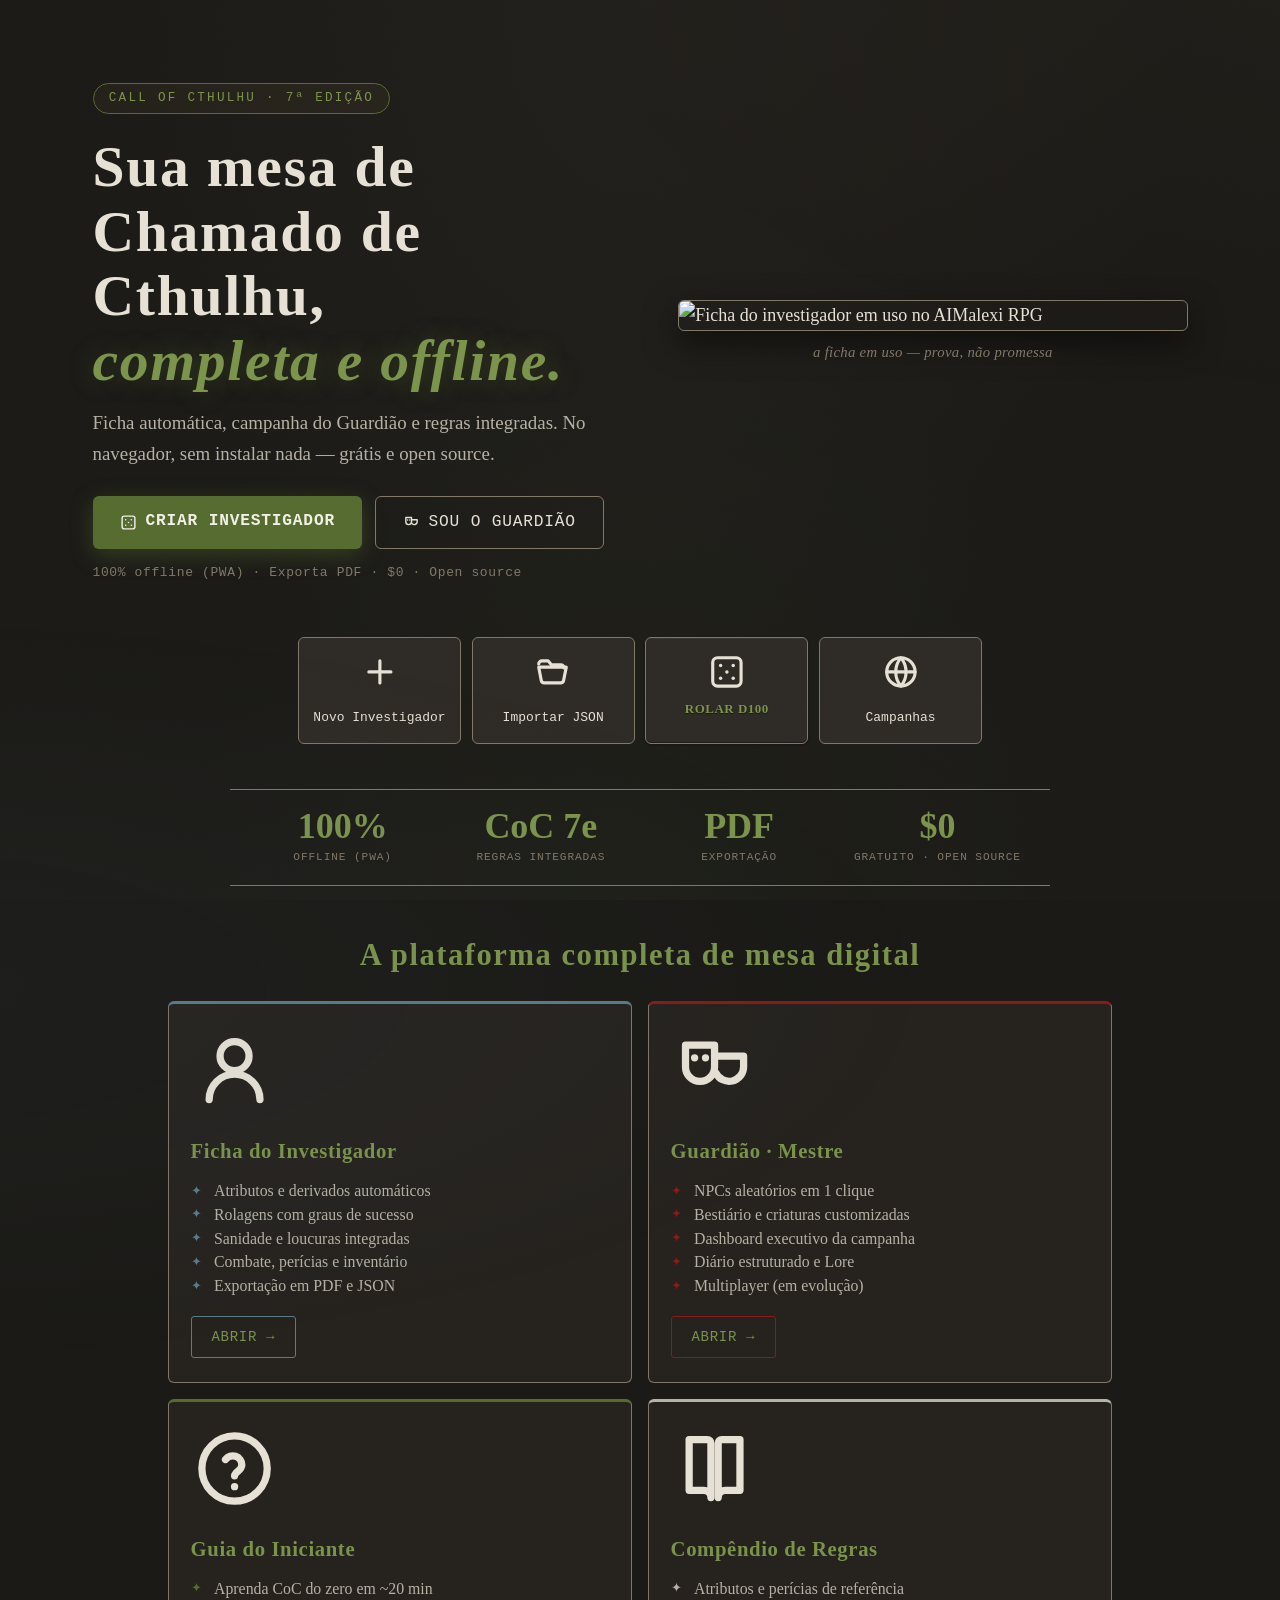
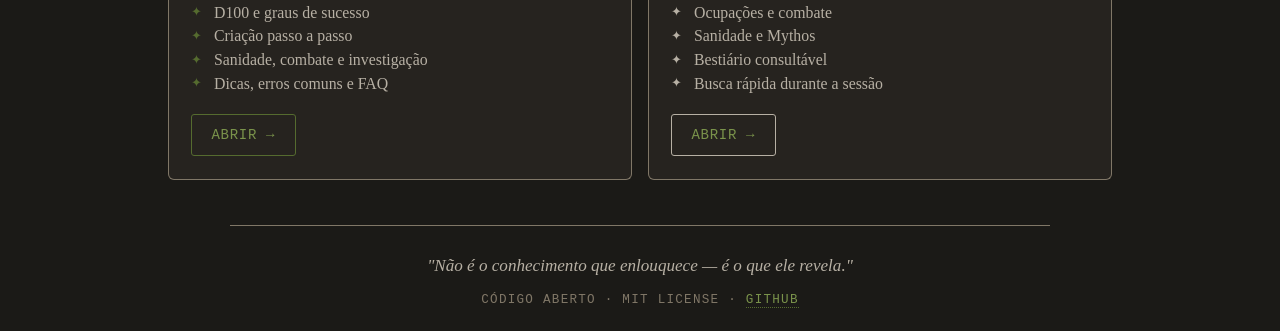
==== commit ebfa5144: "refactor(keeper): institui tokens e blinda a legibilidade dos temas - css/tokens.css (novo): eixos d" ====
--- a/index.html
+++ b/index.html
@@ -6,6 +6,7 @@
   <meta http-equiv="Content-Security-Policy" content="default-src 'self'; script-src 'self' 'unsafe-inline' https://cdn.jsdelivr.net; style-src 'self' 'unsafe-inline' https://fonts.googleapis.com; font-src 'self' https://fonts.gstatic.com data:; connect-src 'self' https://*.supabase.co wss://*.supabase.co; img-src 'self' blob: data:; media-src 'self' blob:; object-src 'none'; frame-ancestors 'none';" />
   <title>AIMalexi RPG · Plataforma de Chamado de Cthulhu 7E</title>
   <meta name="description" content="Plataforma completa e gratuita para Chamado de Cthulhu 7ª Edição: crie investigadores, gerencie campanhas, controle sanidade e role testes automaticamente. PWA offline-first." />
+  <link rel="stylesheet" href="css/tokens.css" />
   <link rel="stylesheet" href="css/theme.css" />
   <link rel="stylesheet" href="css/home.css" />
   <link rel="icon" type="image/svg+xml" href="assets/icons/favicon.svg" />
--- a/css/tokens.css
+++ b/css/tokens.css
@@ -0,0 +1,53 @@
+/* ═══════════════════════════════════════════════════════════════════════════
+   AIMalexi RPG · tokens.css
+   Fundação de tokens — importado ANTES de theme.css.
+
+   theme.css já traz a maior parte da camada de tokens (superfícies semânticas,
+   grid de espaçamento --space-*, --content-max, font-size fluido no body, escala
+   --text-*/--fs-nav). Este arquivo COMPLEMENTA com o que faltava e NÃO duplica:
+
+   1) Eixos de cor de vitais (PV/Sanidade/Magia) — semânticos e FIXOS (independem
+      do tema, assim como --blood/--mist já são). Usados pelo painel de
+      investigadores (eixo de cor por faixa) e replicados do protótipo de mesa.
+   2) Escala tipográfica fluida nomeada (--fs-h1..--fs-meta) para resolver
+      tamanhos pequenos em telas grandes sem tocar componente a componente.
+
+   REGRA DE UPPERCASE: text-transform:uppercase só é permitido em --fs-label e em
+   títulos de seção. Proibido em texto corrido, nomes e itens longos.
+   ═══════════════════════════════════════════════════════════════════════════ */
+
+:root {
+  /* === Eixos de cor de vitais (4 faixas: full → hurt → bad → crit) === */
+  /* PV / Vida — eixo físico (verde → dourado → laranja → vermelho) */
+  --hp-full:  #74a23f;
+  --hp-hurt:  #c9a84c;
+  --hp-bad:   #d27a2e;
+  --hp-crit:  #cf4332;
+
+  /* Sanidade — eixo da mente (lúcido → roxo → bordô-myth) */
+  --san-full: #7f9dc0;
+  --san-hurt: #9a6ab5;
+  --san-bad:  #a8467a;
+  --san-crit: #c25a8a;
+
+  /* Magia — teal frio */
+  --mp-axis:  #4f9b8c;
+
+  /* Mythos / surto — bordô pulsante (destaque de Sanidade) */
+  --myth:        #8a3a5e;
+  --myth-bright: #c25a8a;
+  --myth-glow:   rgba(178, 77, 125, 0.40);
+
+  /* Estado terminal (morto) */
+  --dead:     #52523f;
+
+  /* === Escala tipográfica fluida nomeada ===
+     Complementa --text-*/--fs-nav já existentes. clamp() resolve telas grandes. */
+  --fs-h1:    clamp(1.6rem, 1.2rem + 1.6vw, 2.15rem);
+  --fs-h2:    clamp(1.3rem, 1.05rem + 1.0vw, 1.7rem);
+  --fs-h3:    clamp(1.08rem, 0.95rem + 0.5vw, 1.28rem);
+  --fs-nav:   clamp(0.9rem, 0.86rem + 0.2vw, 1rem);   /* ~1rem (alinha com theme.css) */
+  --fs-body:  0.95rem;
+  --fs-label: 0.8rem;
+  --fs-meta:  0.78rem;
+}
--- a/css/theme.css
+++ b/css/theme.css
@@ -80,12 +80,16 @@
   --text-md:   1.1rem;    /* ~17.6px — destaque */
   --text-lg:   1.25rem;   /* 20px    — subtítulos */
   --text-xl:   1.5rem;    /* 24px    — títulos de seção */
+  /* Navegação/tabs — fluida: sobe com a viewport sem tocar cada componente */
+  --fs-nav:    clamp(0.82rem, 0.78rem + 0.2vw, 0.95rem);
 
   /* === Layout === */
   --radius:         3px;
   --radius-lg:      6px;
   --gap:            1rem;
   --gap-lg:         1.5rem;
+  /* Largura máxima do conteúdo principal (tabs) — centraliza em telas largas */
+  --content-max:    1180px;
 
   /* === Cor de acento ativa (atualizada via JS) === */
   --accent:         var(--brass);
@@ -134,6 +138,9 @@
   --success:      var(--ok);
   --warning:      var(--warn);
   --focus-ring:   var(--brass-bright);
+  /* Sanidade/Mythos = lado FRIO (mente) — distinto do quente (investigador/latão)
+     e do vermelho (perigo físico). Reforça a estratégia "dois mundos". */
+  --sanity:       var(--mist);
 
   /* — Raios — (sm/md são aliases não-quebráveis dos existentes) */
   --radius-sm:    var(--radius);    /* 3px */
@@ -207,7 +214,7 @@
   background: var(--bg-deep);
   color: var(--ink);
   font-family: var(--font-body);
-  font-size: 16px;
+  font-size: clamp(15px, 0.45vw + 13px, 18px);   /* fluido: 15px@768px → 18px@1400px */
   line-height: 1.6;                 /* §21 — respiro maior p/ leitura prolongada */
   -webkit-font-smoothing: antialiased;
   -moz-osx-font-smoothing: grayscale;
@@ -287,7 +294,7 @@
 .app-title-link {
   color: inherit;
   text-decoration: none;
-  transition: color 0.15s, text-shadow 0.15s;
+  transition: color var(--dur-fast) var(--ease), text-shadow var(--dur-fast) var(--ease);
 }
 .app-title-link:hover,
 .app-title-link:focus-visible {
@@ -353,6 +360,33 @@
 body.density-compact .derived-card,
 body.density-compact .skill-row,
 body.density-compact .weapon-card { padding-top: 0.25rem; padding-bottom: 0.25rem; }
+/* Espaçoso (iniciante) — aumenta espaçamento e alvos de toque, reduz densidade */
+body.density-roomy  { --gap-lg: 1.6rem; }
+body.density-roomy .section { padding: 1.2rem 1.4rem; }
+body.density-roomy .derived-card,
+body.density-roomy .skill-row,
+body.density-roomy .weapon-card { padding-top: 0.55rem; padding-bottom: 0.55rem; }
+body.density-roomy input,
+body.density-roomy select { min-height: 48px; font-size: 1rem; }
+body.density-roomy .section-title { font-size: 1.15rem; }
+
+/* ─── Preset tipográfico "Moderna" (direção Arquivo de Arkham · Mallexi) ───
+   Inter na UI funcional + JetBrains Mono nos dados; serif (Cormorant / IM Fell)
+   preservada só em títulos e lore. Toggle em Configurações → Tipografia.
+   Remapeia apenas as FAMÍLIAS via token — nenhum componente muda. Ambas as
+   fontes já vêm no @import do topo. "Clássica" (padrão) mantém a serif 1920s. */
+body.type-modern {
+  --font-body:       'Inter', system-ui, -apple-system, sans-serif;  /* corpo + UI */
+  --font-mono:       'JetBrains Mono', ui-monospace, monospace;       /* dados/números */
+  --font-typewriter: 'Inter', system-ui, sans-serif;                 /* micro-rótulos */
+  /* --font-display, --font-serif e --font-marginalia permanecem serif/manuscrito:
+     são a voz atmosférica (títulos, lore, anotações). */
+}
+/* Números tabulares na UI moderna — vitais/perícias não "dançam" ao mudar valor */
+body.type-modern .ed-vital-val,
+body.type-modern .iab-stat-value,
+body.type-modern .mvs-value,
+body.type-modern .sattr-value { font-variant-numeric: tabular-nums; }
 
 /* Alto contraste — reforça texto e bordas (acessibilidade) */
 body.high-contrast {
--- a/css/home.css
+++ b/css/home.css
@@ -93,7 +93,7 @@
 }
 .hero-trust {
   font-family: var(--font-mono);
-  font-size: 0.72rem;
+  font-size: var(--text-xs);
   color: var(--ink-faded);
   letter-spacing: 0.05em;
   margin: 0.75rem 0 0;
@@ -141,13 +141,13 @@
   background: var(--bg-card-hi); border: 1px solid var(--ink-faded);
   border-radius: var(--radius-lg); color: var(--ink);
   text-decoration: none; cursor: pointer;
-  font-family: var(--font-mono); font-size: 0.72rem; text-align: center;
+  font-family: var(--font-mono); font-size: var(--text-xs); text-align: center;
   transition: transform var(--dur-fast) var(--ease),
               border-color var(--dur-fast) var(--ease),
               background var(--dur-fast) var(--ease);
 }
 .qa:hover { transform: translateY(-2px); border-color: var(--brass); background: var(--bg-card); }
-.qa .qa-icon { font-size: 1.5rem; }
+.qa .qa-icon { font-size: var(--text-xl); }
 .qa-roll-result {
   font-family: var(--font-serif); font-weight: 700; color: var(--brass-bright);
   min-height: 1.2em;
@@ -216,7 +216,7 @@
   min-height: 42px; padding: 0.5rem 1.1rem;
   background: transparent; border: 1px solid var(--accent, var(--brass));
   border-radius: var(--radius); color: var(--brass-bright);
-  font-family: var(--font-mono); font-size: 0.78rem; letter-spacing: 0.05em;
+  font-family: var(--font-mono); font-size: var(--text-sm); letter-spacing: 0.05em;
   text-transform: uppercase; text-decoration: none;
   transition: background var(--dur-fast) var(--ease), color var(--dur-fast) var(--ease);
 }
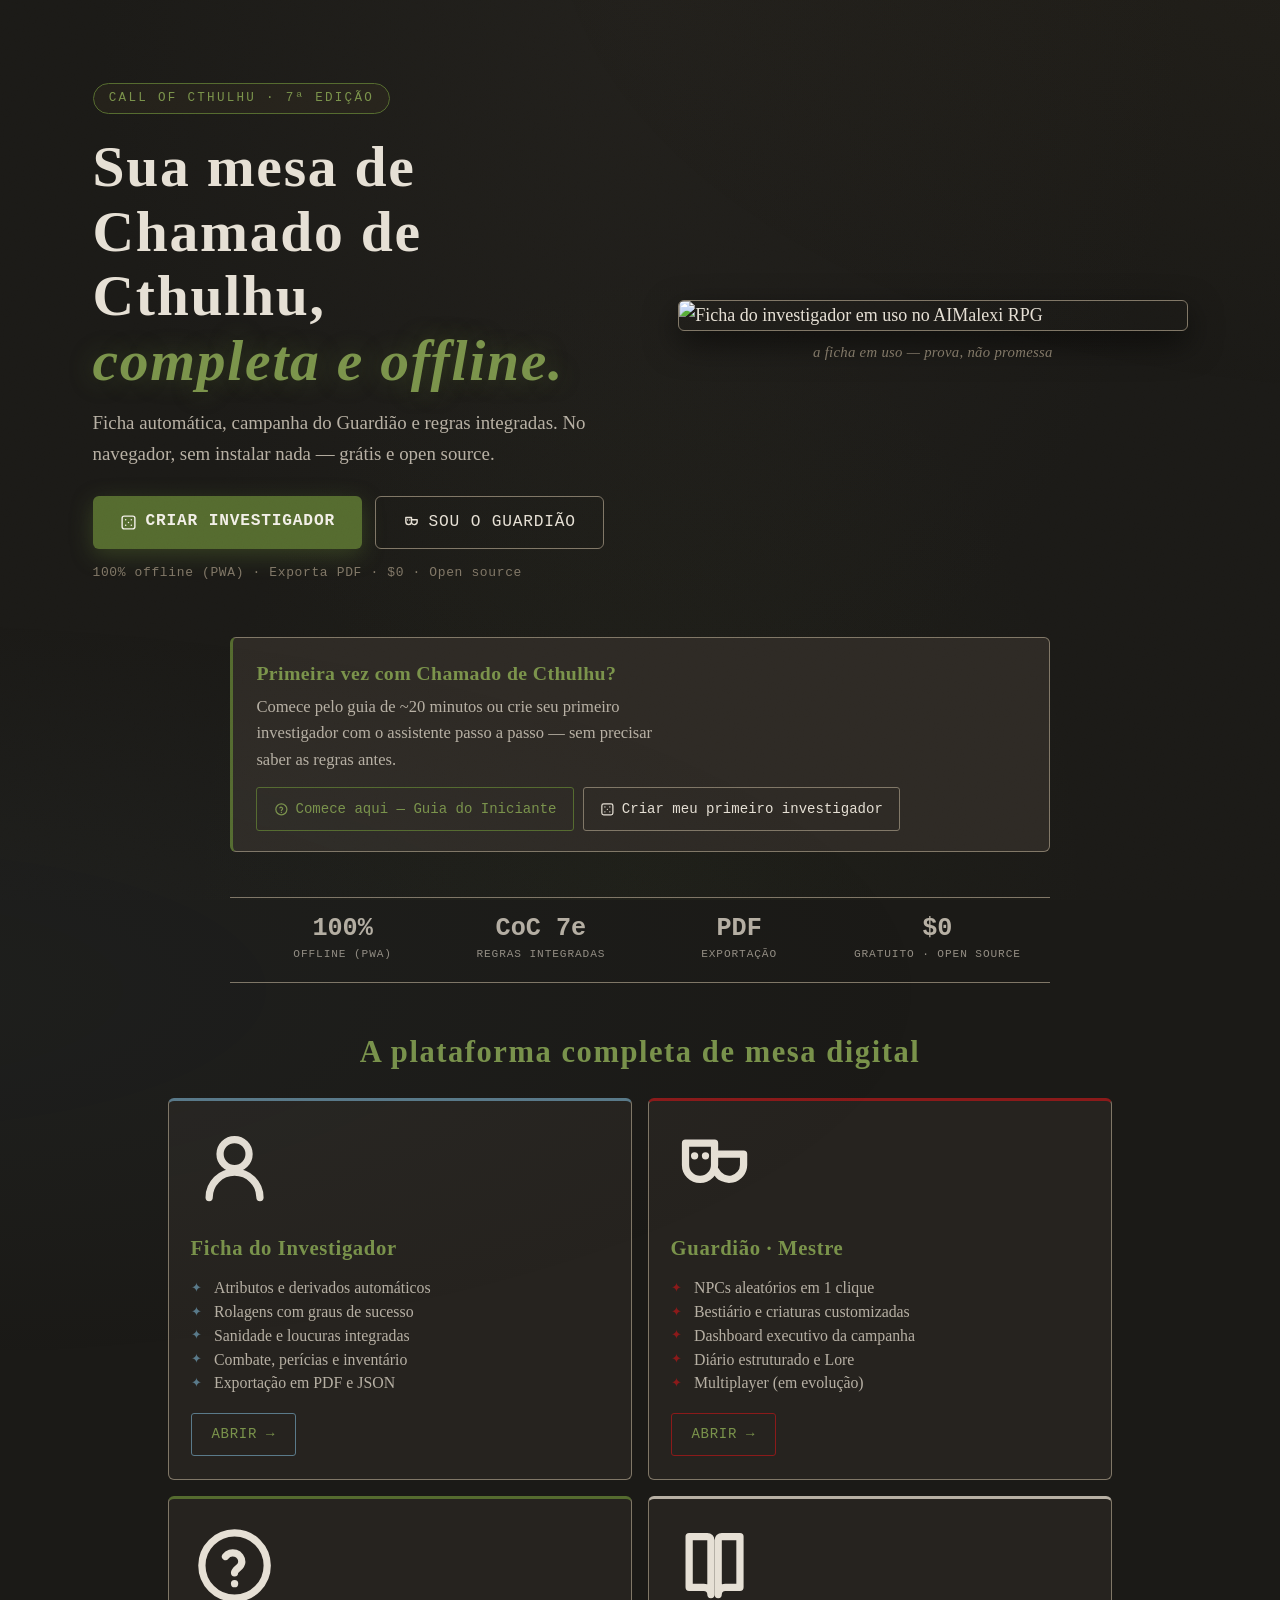
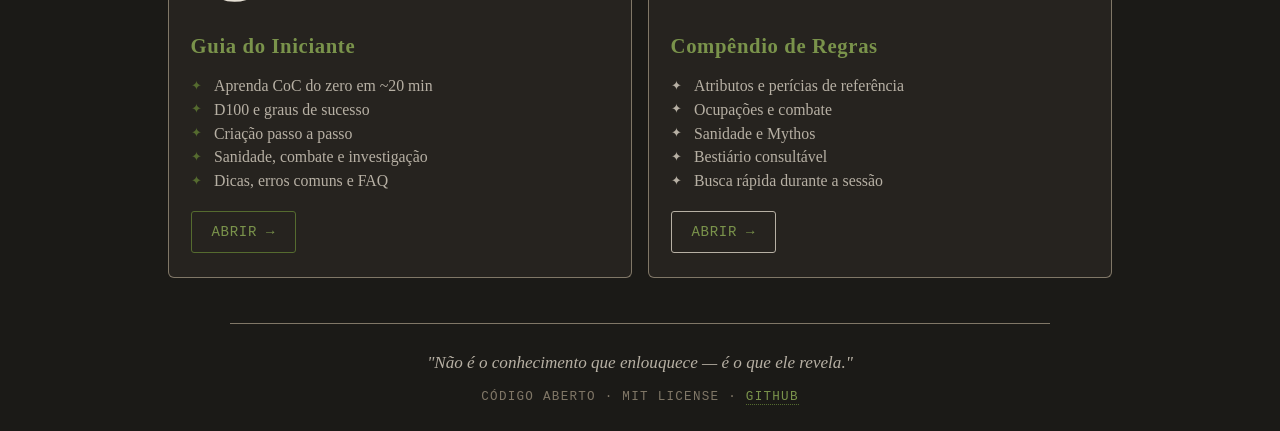
==== commit 43c47adf: "fix: aplica remediação da auditoria UX/Design System (F-001…F-016) Aplica os achados abertos/parciai" ====
--- a/index.html
+++ b/index.html
@@ -23,7 +23,7 @@
   <meta property="og:site_name" content="AIMalexi RPG" />
   <meta property="og:title" content="AIMalexi RPG · Plataforma de Chamado de Cthulhu 7E" />
   <meta property="og:description" content="Crie investigadores, gerencie campanhas, controle a sanidade e role testes automaticamente. PWA gratuita e offline-first." />
-  <meta property="og:image" content="assets/icons/favicon.svg" />
+  <meta property="og:image" content="assets/icon-512.png" />
   <meta name="twitter:card" content="summary" />
   <meta name="twitter:title" content="AIMalexi RPG · Chamado de Cthulhu 7E" />
   <meta name="twitter:description" content="Ficha do investigador, centro de campanha do Mestre e compêndio — grátis, offline e open source." />
@@ -63,13 +63,17 @@
     </figure>
   </header>
 
-  <!-- ═══ QUICK ACTIONS ═══ -->
-  <nav class="quick-actions" aria-label="Ações rápidas">
-    <a href="investigator.html" class="qa"><span class="qa-icon" aria-hidden="true"><svg class="icon icon-lg"><use href="assets/icons/sprite.svg#ico-mais"></use></svg></span>Novo Investigador</a>
-    <a href="investigator.html" class="qa"><span class="qa-icon" aria-hidden="true"><svg class="icon icon-lg"><use href="assets/icons/sprite.svg#ico-pasta-abrir"></use></svg></span>Importar JSON</a>
-    <button type="button" class="qa" id="qa-roll" title="Rolar 1d100"><span class="qa-icon" aria-hidden="true"><svg class="icon icon-lg"><use href="assets/icons/sprite.svg#ico-dado"></use></svg></span><span class="qa-roll-result" id="qa-roll-result">Rolar d100</span></button>
-    <a href="keeper.html" class="qa"><span class="qa-icon" aria-hidden="true"><svg class="icon icon-lg"><use href="assets/icons/sprite.svg#ico-globo"></use></svg></span>Campanhas</a>
-  </nav>
+  <!-- ═══ PRIMEIRA VEZ — porta de entrada do iniciante absoluto (liga F-005) ═══ -->
+  <section class="firstrun-cta" aria-label="Para quem está começando">
+    <div class="firstrun-text">
+      <h2 class="firstrun-title">Primeira vez com Chamado de Cthulhu?</h2>
+      <p class="firstrun-lead">Comece pelo guia de ~20 minutos ou crie seu primeiro investigador com o assistente passo a passo — sem precisar saber as regras antes.</p>
+    </div>
+    <div class="firstrun-actions">
+      <a href="guia-iniciante.html" class="firstrun-link primary"><svg class="icon" aria-hidden="true"><use href="assets/icons/sprite.svg#ico-ajuda"></use></svg> Comece aqui — Guia do Iniciante</a>
+      <a href="investigator.html" class="firstrun-link"><svg class="icon" aria-hidden="true"><use href="assets/icons/sprite.svg#ico-dado"></use></svg> Criar meu primeiro investigador</a>
+    </div>
+  </section>
 
   <!-- ═══ STATS ═══ -->
   <section class="stats-strip" aria-label="Sobre a plataforma">
@@ -150,21 +154,5 @@
 
 </div>
 
-<script src="js/engine/dice.js"></script>
-<script>
-  // Quick action: rolar 1d100 inline (delight + sinal de "ferramenta real")
-  (function () {
-    var btn = document.getElementById('qa-roll');
-    var out = document.getElementById('qa-roll-result');
-    if (!btn || !out) return;
-    btn.addEventListener('click', function () {
-      var r = (window.CoC && window.CoC.dice) ? window.CoC.dice.rollD100(null).value
-            : (Math.floor(Math.random() * 100) + 1);
-      out.textContent = '🎲 ' + r;
-      btn.style.transform = 'scale(1.05)';
-      setTimeout(function () { btn.style.transform = ''; }, 150);
-    });
-  })();
-</script>
 </body>
 </html>
--- a/css/theme.css
+++ b/css/theme.css
@@ -124,7 +124,9 @@
   /* — Texto (cor) — (distinto de --text-xs..xl, que são TAMANHOS) */
   --text-1:       var(--ink);       /* primário      */
   --text-2:       var(--ink-dim);   /* secundário    */
-  --text-3:       var(--ink-faded); /* terciário ≥3:1 */
+  /* terciário: piso de contraste WCAG AA ≥3:1 em qualquer tema, derivado do
+     texto secundário (sempre legível) misturado à superfície — resolve F-006 */
+  --text-3:       color-mix(in oklab, var(--ink-dim) 78%, var(--bg-card));
 
   /* — Bordas — */
   --border-1:     var(--line);      /* divisórias sutis */
@@ -151,6 +153,12 @@
   --shadow-1: 0 1px 2px rgba(0,0,0,.35);
   --shadow-2: 0 4px 12px rgba(0,0,0,.45);
   --shadow-3: 0 12px 32px rgba(0,0,0,.55);
+
+  /* — Elevação por hierarquia (reusa as sombras acima) — resolve F-012 — */
+  --elev-flat:    none;
+  --elev-card:    var(--shadow-1);
+  --elev-section: var(--shadow-2);
+  --elev-hero:    var(--shadow-3);
 
   /* — Camadas (z-index) — */
   --z-dropdown: 100;
@@ -186,6 +194,10 @@
 
   /* Controles nativos (checkbox/radio/range/progress) herdam o tema — resolve E4 */
   accent-color: var(--accent);
+
+  /* Consolidação tipográfica (F-010): aposenta Special Elite — micro-rótulos
+     passam a usar o mono. Alias mantém a compatibilidade dos componentes. */
+  --font-typewriter: var(--font-mono);
 }
 
 /* ═══════════════════════════════════════════════════════════════════════════
@@ -808,8 +820,30 @@
   justify-content: space-between;
   align-items: center;
   margin-bottom: 0.5rem;
-  border-bottom: 1px dashed var(--ink-faded);
+  border-bottom: 1px solid var(--border-1); /* F-004: divisória estrutural sólida */
   padding-bottom: 0.4rem;
+}
+
+/* Mobília de log/chat — classes que substituem estilos inline (resolve F-001).
+   A cor do título usa --keeper-accent-bright quando presente (páginas do
+   Guardião) e cai para --brass na ficha do investigador. */
+.roll-log-title,
+.chat-title {
+  font-family: var(--font-serif);
+  color: var(--keeper-accent-bright, var(--brass));
+}
+.roll-log-actions { display: flex; gap: var(--space-1); }
+.roll-log-list { list-style: none; padding: 0; margin: 0; }
+
+/* Rodapé de navegação padrão das páginas (resolve F-001 + F-004 + F-006). */
+.app-footer {
+  text-align: center;
+  margin-top: var(--space-7);
+  padding-top: var(--space-4);
+  border-top: 1px solid var(--border-1);
+  font-family: var(--font-mono);
+  font-size: var(--text-xs);
+  color: var(--text-3);
 }
 
 /* Roll entry with stamp animation on new rolls */
@@ -1083,7 +1117,7 @@
   margin-bottom: 1.25rem;
   padding: 0;
   list-style: none;
-  border-bottom: 1px dashed var(--ink-faded);
+  border-bottom: 1px solid var(--border-1); /* F-004: divisória estrutural sólida */
   overflow-x: auto;
   padding-bottom: 0.75rem;
 }
@@ -1128,7 +1162,7 @@
   flex-wrap: wrap;
   padding: 0.5rem 0;
   margin-bottom: 1rem;
-  border-bottom: 1px dashed var(--ink-faded);
+  border-bottom: 1px solid var(--border-1); /* F-004: divisória estrutural sólida */
 }
 
 .toolbar-spacer { flex: 1; }
--- a/css/home.css
+++ b/css/home.css
@@ -129,29 +129,38 @@
 }
 .hero-cta .cta-secondary:hover { border-color: var(--brass); color: var(--brass-bright); transform: translateY(-2px); }
 
-/* ── QUICK ACTIONS ── */
-.quick-actions {
-  max-width: 720px; margin: 0 auto 2.5rem;
-  display: grid; grid-template-columns: repeat(4, 1fr); gap: 0.6rem;
-  padding: 0 1rem;
-}
-.qa {
-  display: flex; flex-direction: column; align-items: center; gap: 0.35rem;
-  min-height: 80px; padding: 0.8rem 0.4rem;
-  background: var(--bg-card-hi); border: 1px solid var(--ink-faded);
-  border-radius: var(--radius-lg); color: var(--ink);
-  text-decoration: none; cursor: pointer;
-  font-family: var(--font-mono); font-size: var(--text-xs); text-align: center;
+/* ── PRIMEIRA VEZ (firstrun CTA · porta de entrada do iniciante · F-005) ── */
+.firstrun-cta {
+  max-width: 820px; margin: 0 auto 2.5rem; padding: 1.1rem 1.3rem;
+  display: flex; flex-wrap: wrap; align-items: center; justify-content: space-between;
+  gap: 0.8rem 1.4rem;
+  background: var(--bg-card-hi);
+  border: 1px solid var(--border-2);
+  border-left: 3px solid var(--brass);
+  border-radius: var(--radius-lg);
+}
+.firstrun-title {
+  font-family: var(--font-display); font-weight: 600; font-size: 1.1rem;
+  color: var(--brass-bright); margin: 0 0 0.2rem; letter-spacing: 0.02em;
+}
+.firstrun-lead {
+  font-family: var(--font-body); font-size: 0.92rem; color: var(--text-2);
+  margin: 0; max-width: 48ch;
+}
+.firstrun-actions { display: flex; flex-wrap: wrap; gap: 0.5rem; }
+.firstrun-link {
+  display: inline-flex; align-items: center; gap: 0.4rem;
+  min-height: 44px; padding: 0.5rem 0.9rem;
+  border: 1px solid var(--border-2); border-radius: var(--radius);
+  font-family: var(--font-mono); font-size: var(--text-sm); color: var(--ink);
+  text-decoration: none;
   transition: transform var(--dur-fast) var(--ease),
               border-color var(--dur-fast) var(--ease),
               background var(--dur-fast) var(--ease);
 }
-.qa:hover { transform: translateY(-2px); border-color: var(--brass); background: var(--bg-card); }
-.qa .qa-icon { font-size: var(--text-xl); }
-.qa-roll-result {
-  font-family: var(--font-serif); font-weight: 700; color: var(--brass-bright);
-  min-height: 1.2em;
-}
+.firstrun-link:hover { transform: translateY(-2px); border-color: var(--brass); background: var(--bg-card); }
+.firstrun-link.primary { border-color: var(--brass); color: var(--brass-bright); }
+.firstrun-link.primary:hover { background: var(--surface-3); }
 
 /* ── STATS STRIP ── */
 .stats-strip {
@@ -160,13 +169,14 @@
   padding: 1rem; text-align: center;
   border-top: 1px solid var(--ink-faded); border-bottom: 1px solid var(--ink-faded);
 }
+/* Faixa mais sóbria (F/6A): numerais menores em mono, sem competir com o título. */
 .stat .stat-num {
-  font-family: var(--font-display); font-weight: 700;
-  font-size: clamp(1.3rem, 5vw, 2rem); color: var(--brass-bright); line-height: 1;
+  font-family: var(--font-mono); font-weight: 600;
+  font-size: clamp(1rem, 3.5vw, 1.4rem); color: var(--text-2); line-height: 1;
 }
 .stat .stat-label {
   font-family: var(--font-mono); font-size: 0.62rem; letter-spacing: 0.08em;
-  text-transform: uppercase; color: var(--ink-faded); margin-top: 0.25rem;
+  text-transform: uppercase; color: var(--text-3); margin-top: 0.25rem;
 }
 
 /* ── FEATURES (cards ricos) ── */
@@ -242,12 +252,12 @@
   .feature-grid { grid-template-columns: 1fr; }
 }
 @media (max-width: 600px) {
-  .quick-actions { grid-template-columns: repeat(2, 1fr); }
+  .firstrun-cta { flex-direction: column; align-items: flex-start; }
   .stats-strip { grid-template-columns: repeat(2, 1fr); gap: 0.8rem; }
 }
 
 /* Acessibilidade: respeitar redução de movimento */
 @media (prefers-reduced-motion: reduce) {
   .home-bg::after { animation: none; }
-  .qa, .feature-card, .hero-cta a { transition: none; }
-}
+  .firstrun-link, .feature-card, .hero-cta a { transition: none; }
+}
